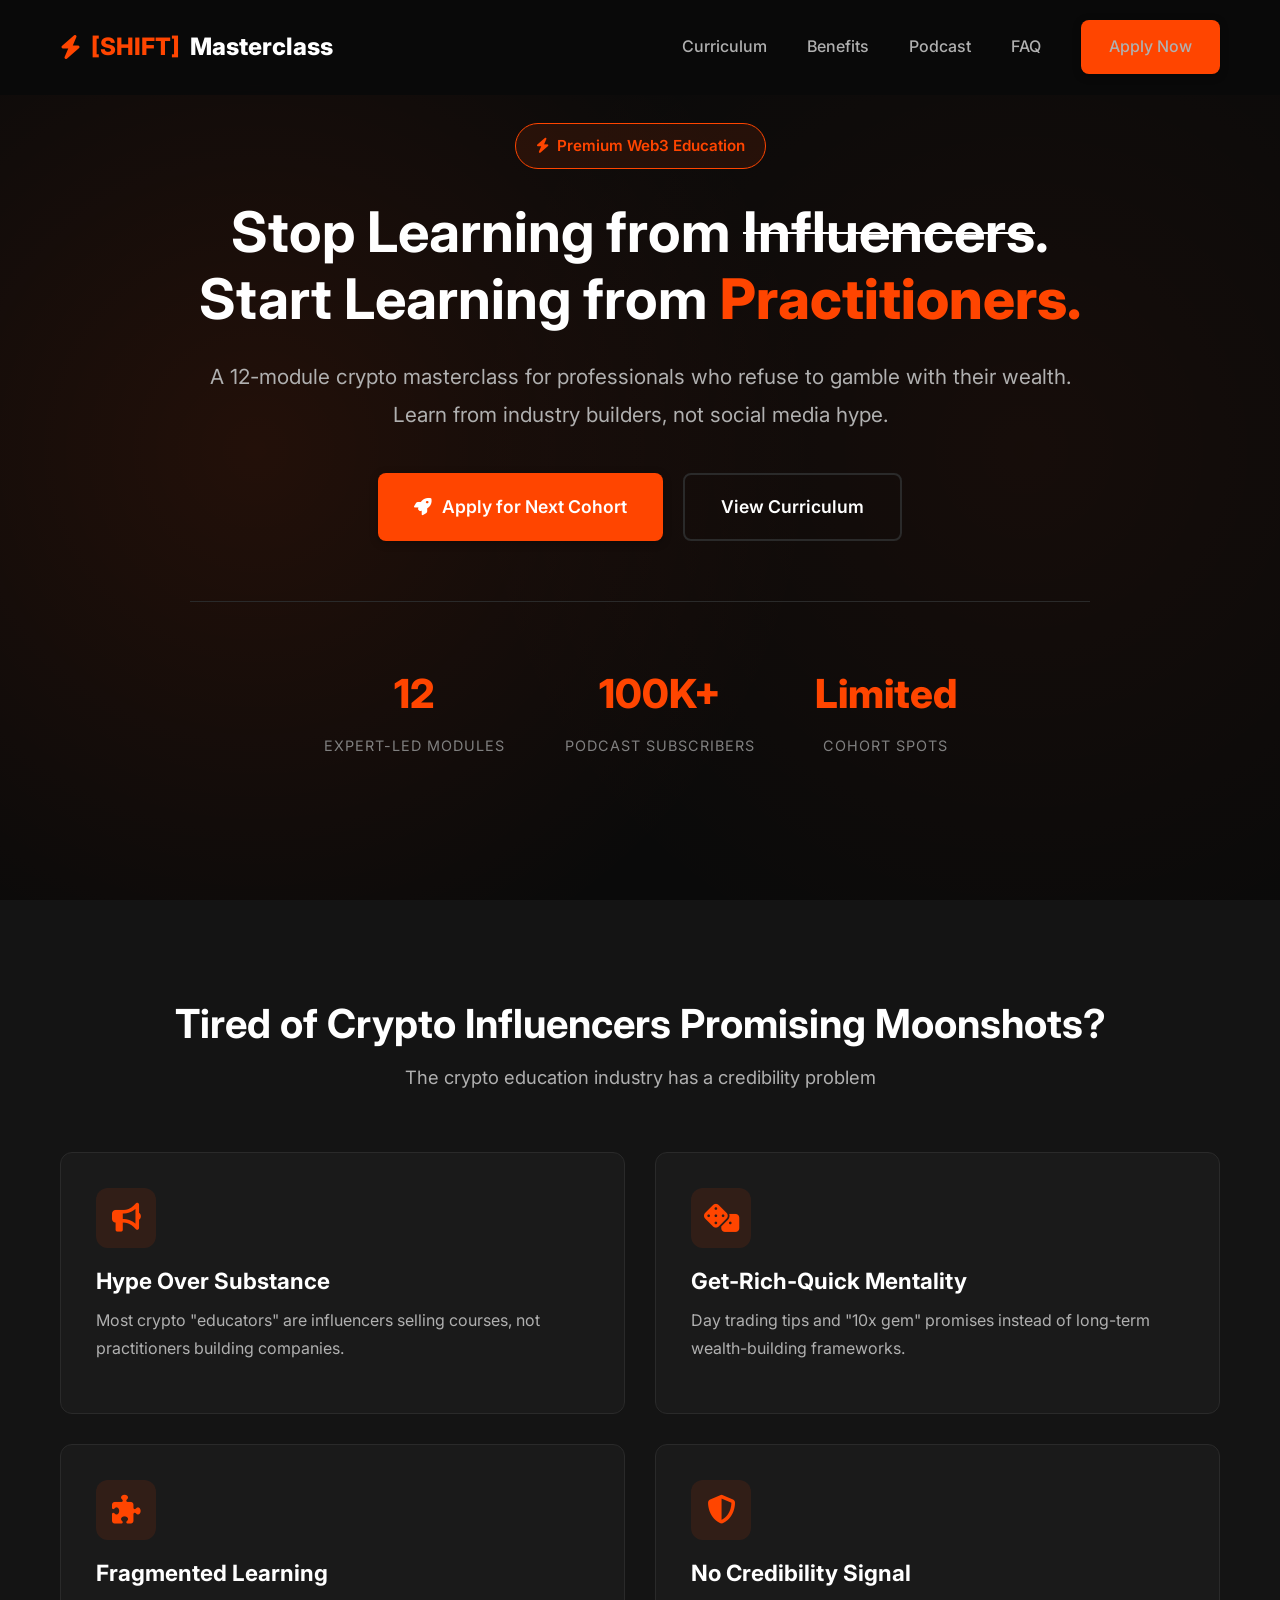
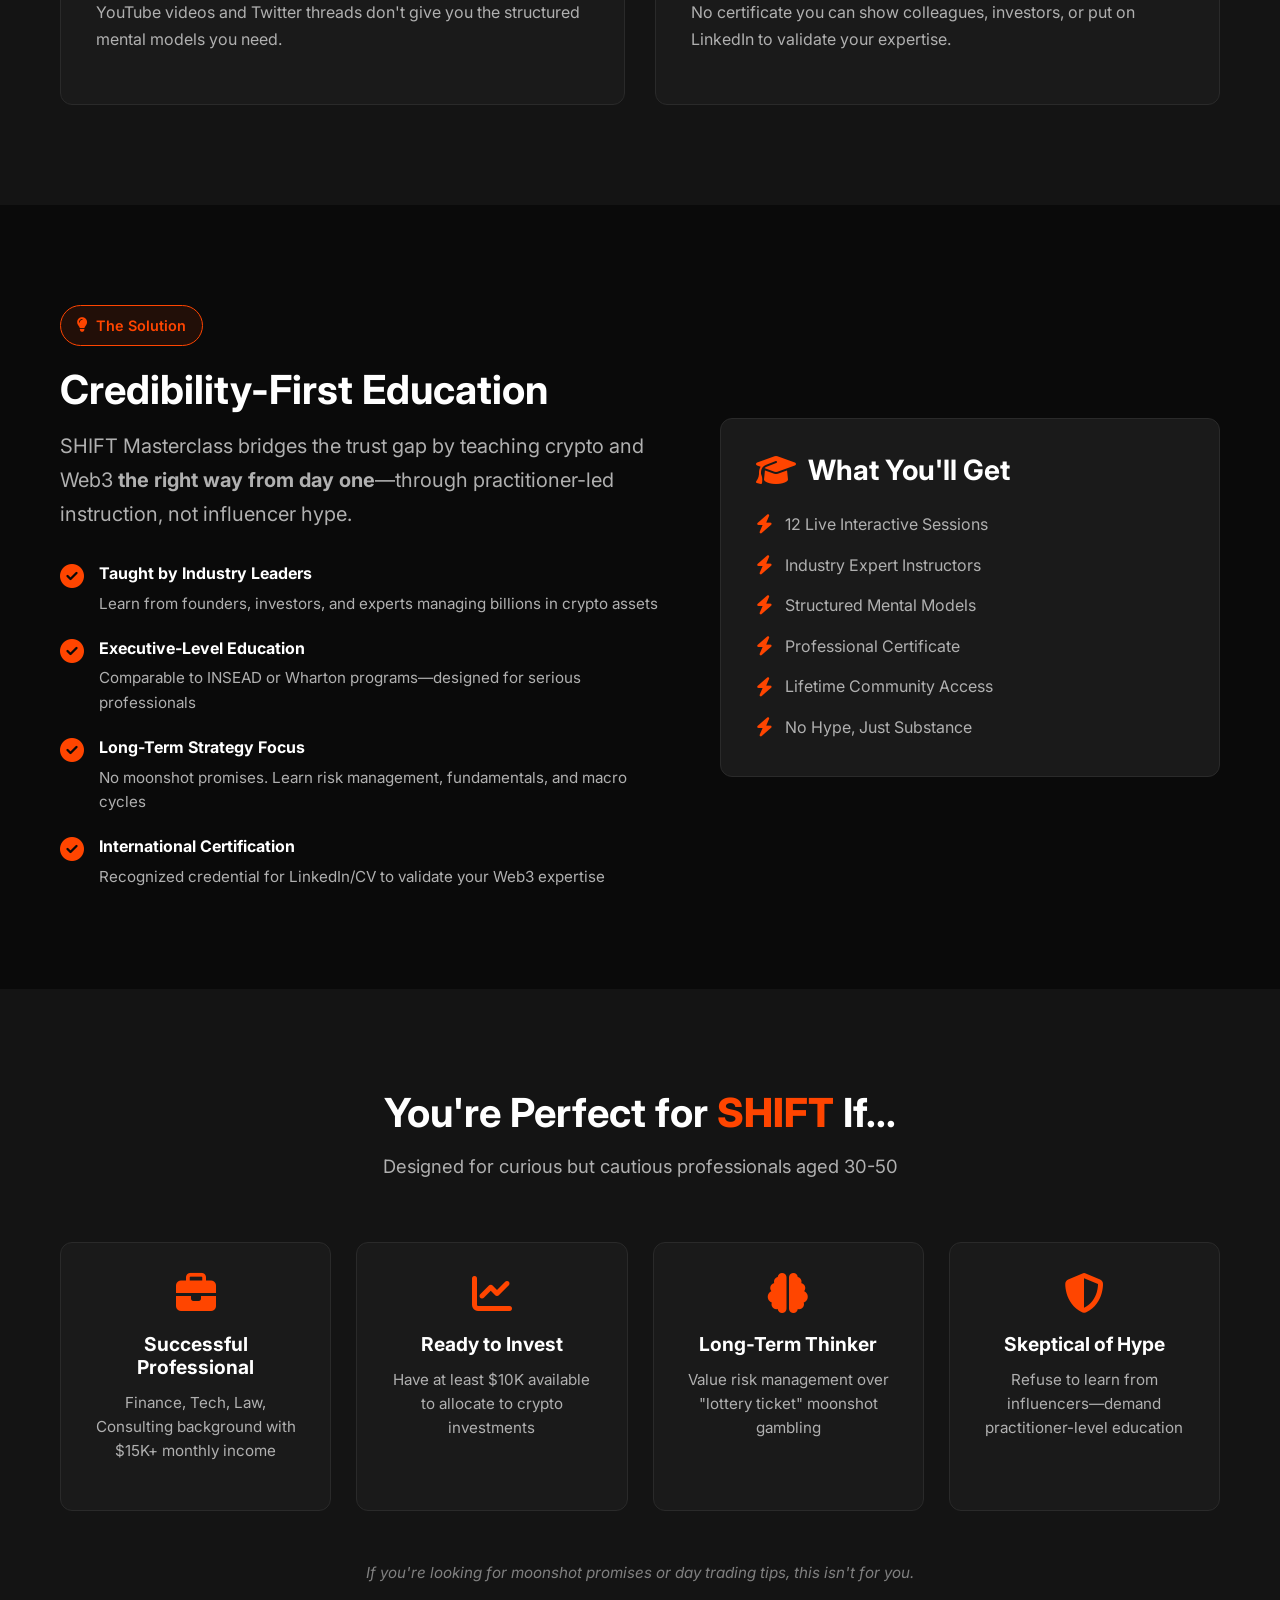
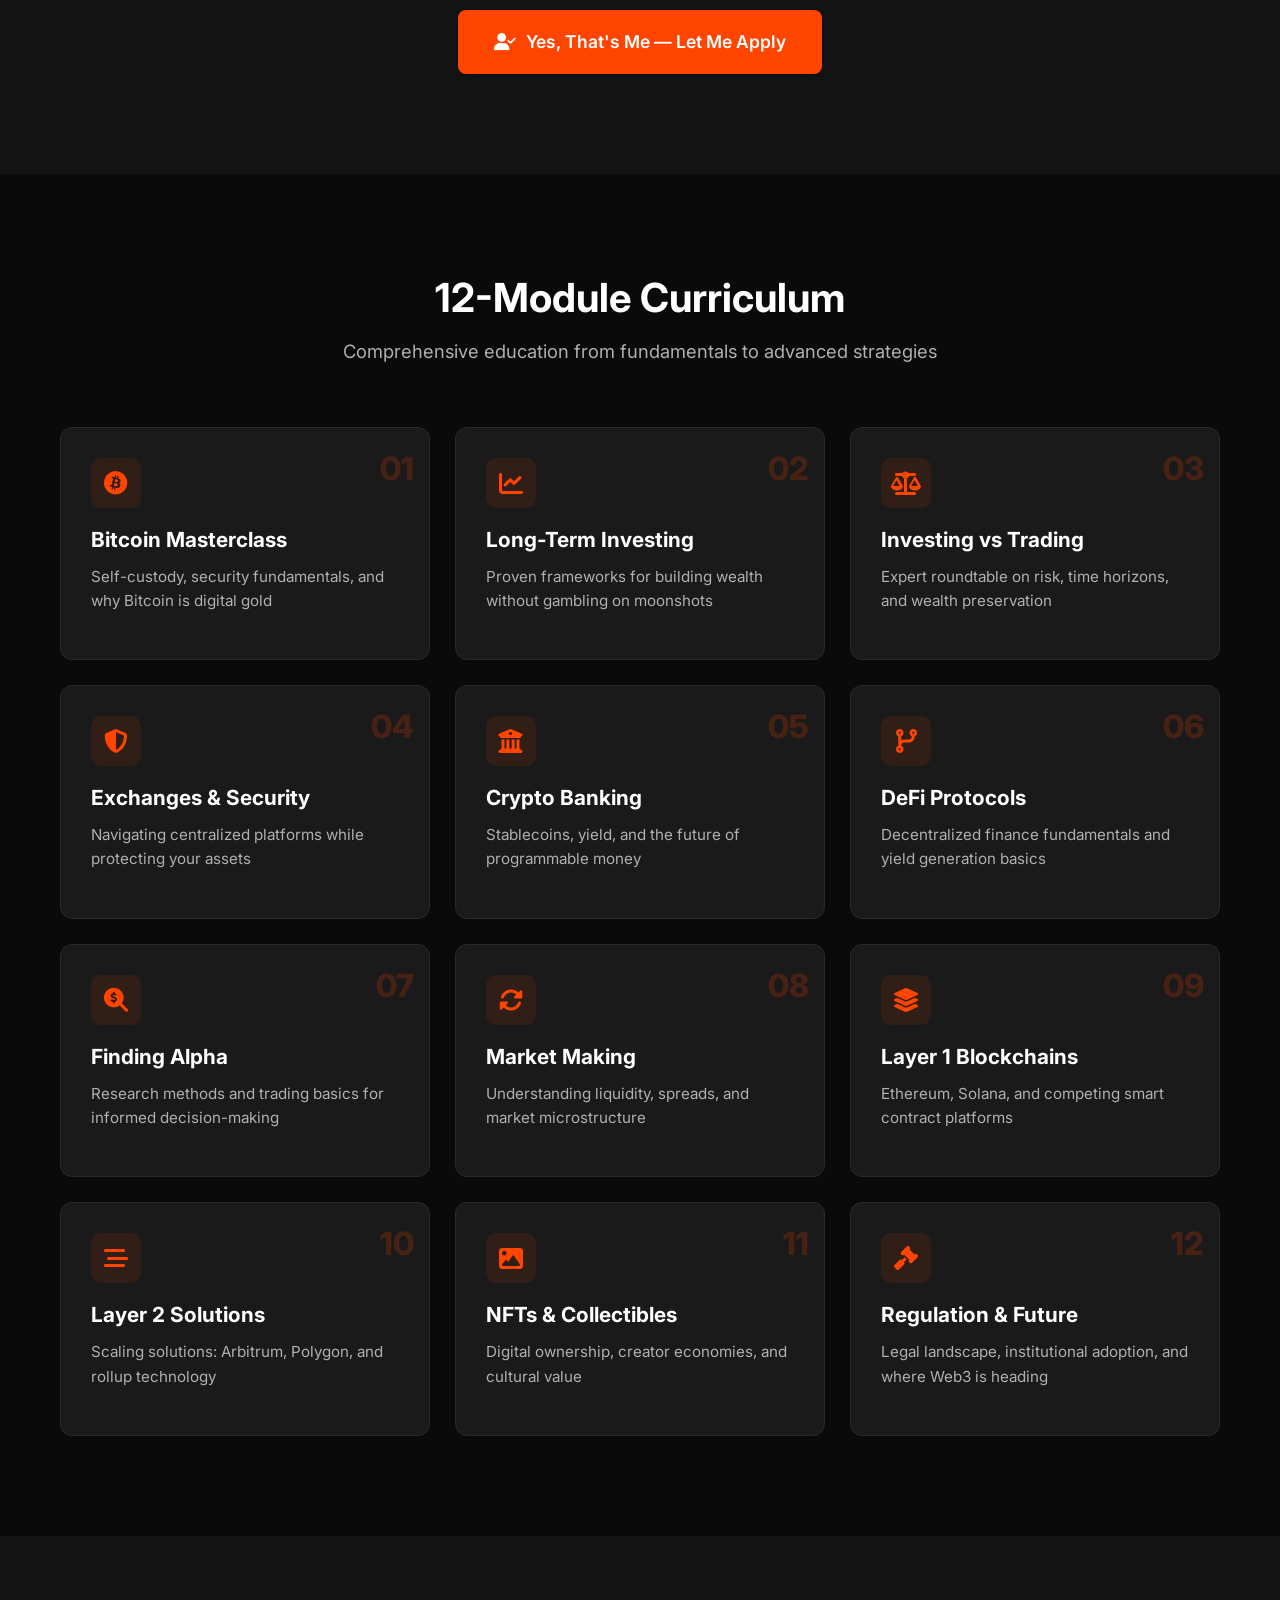
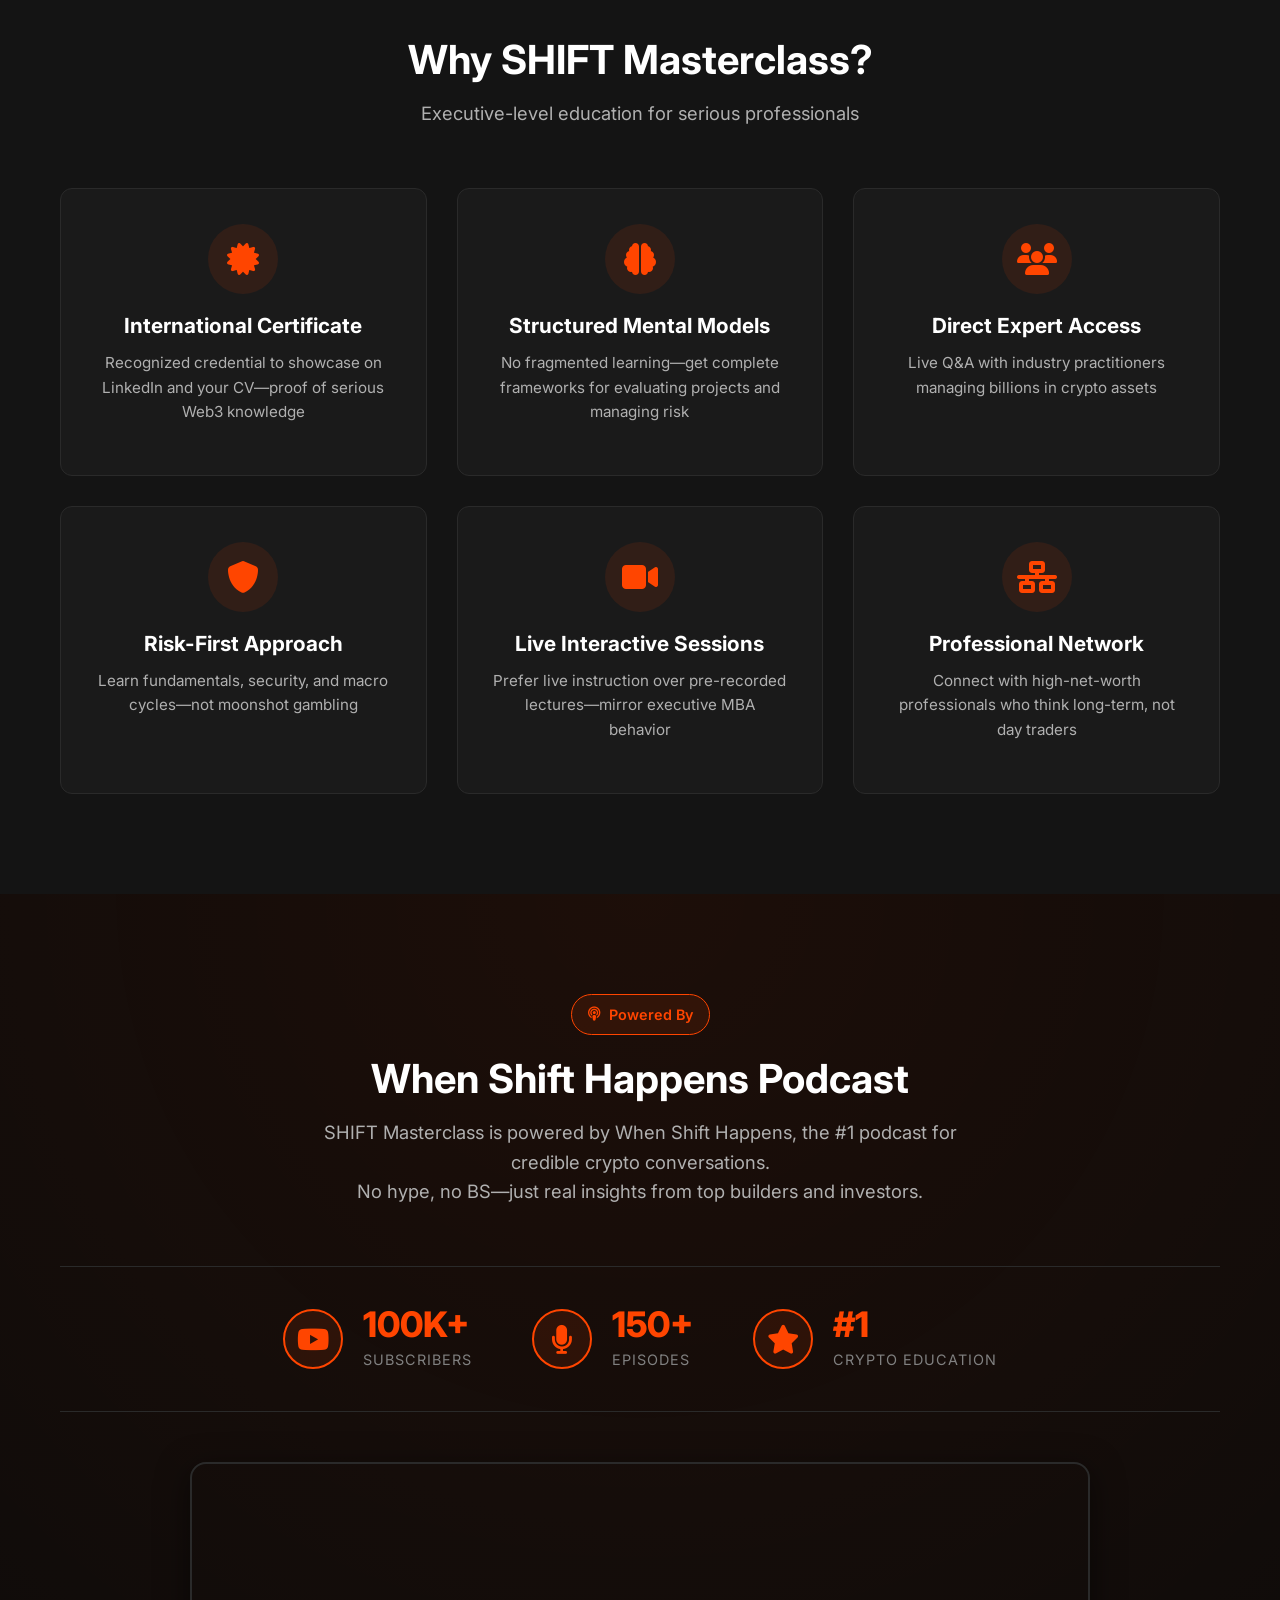
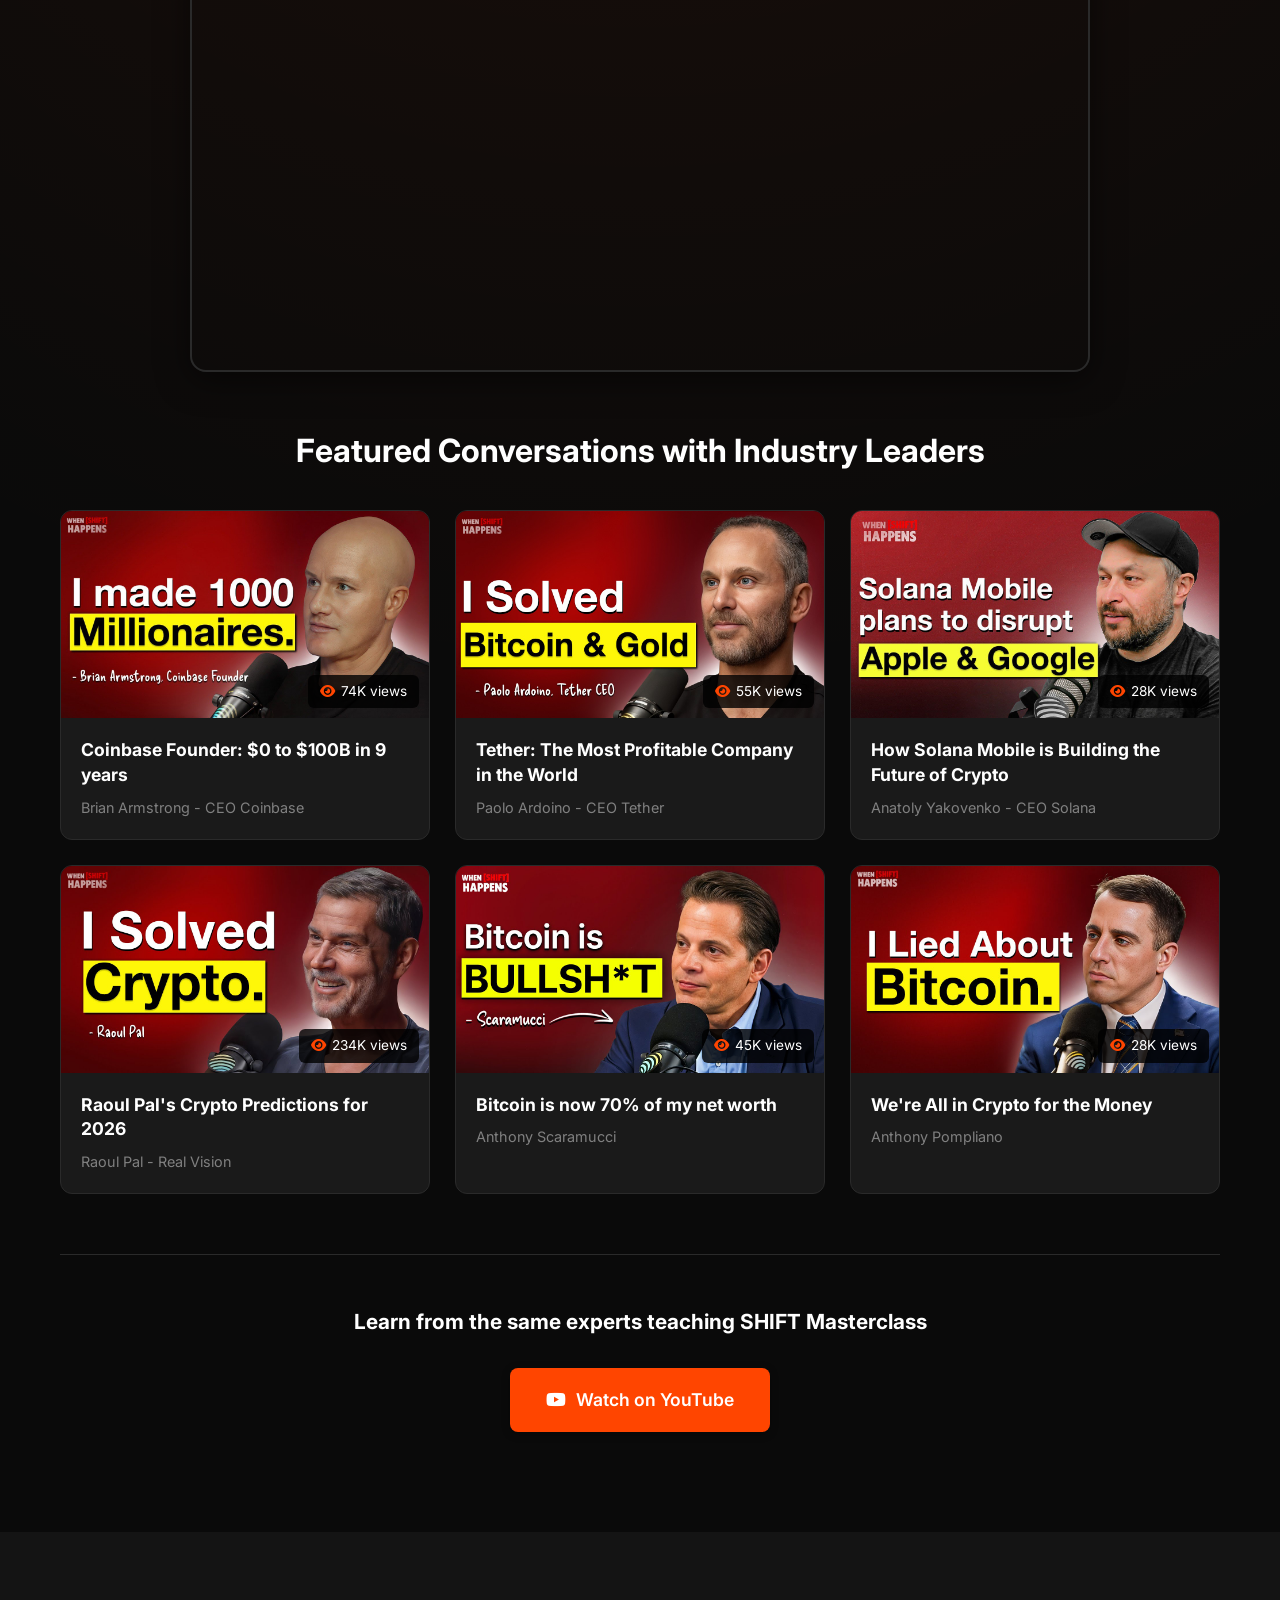
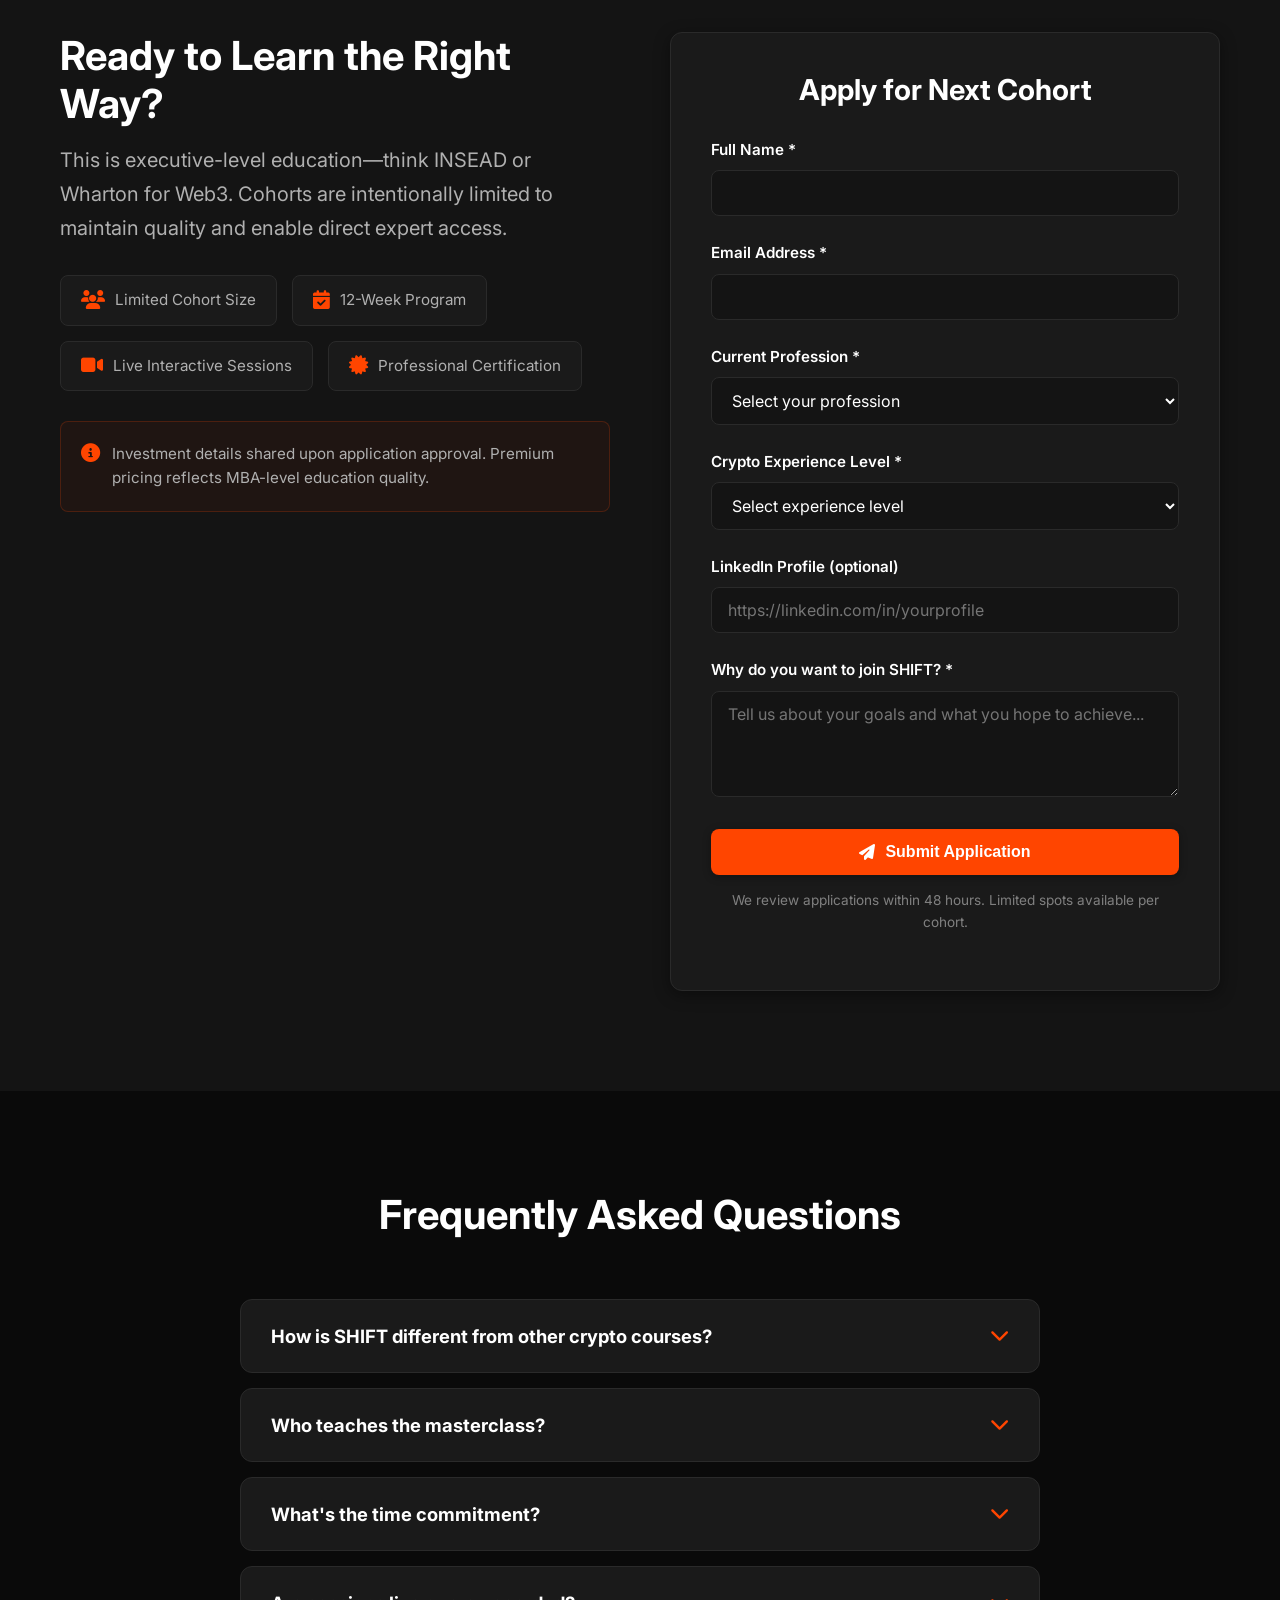
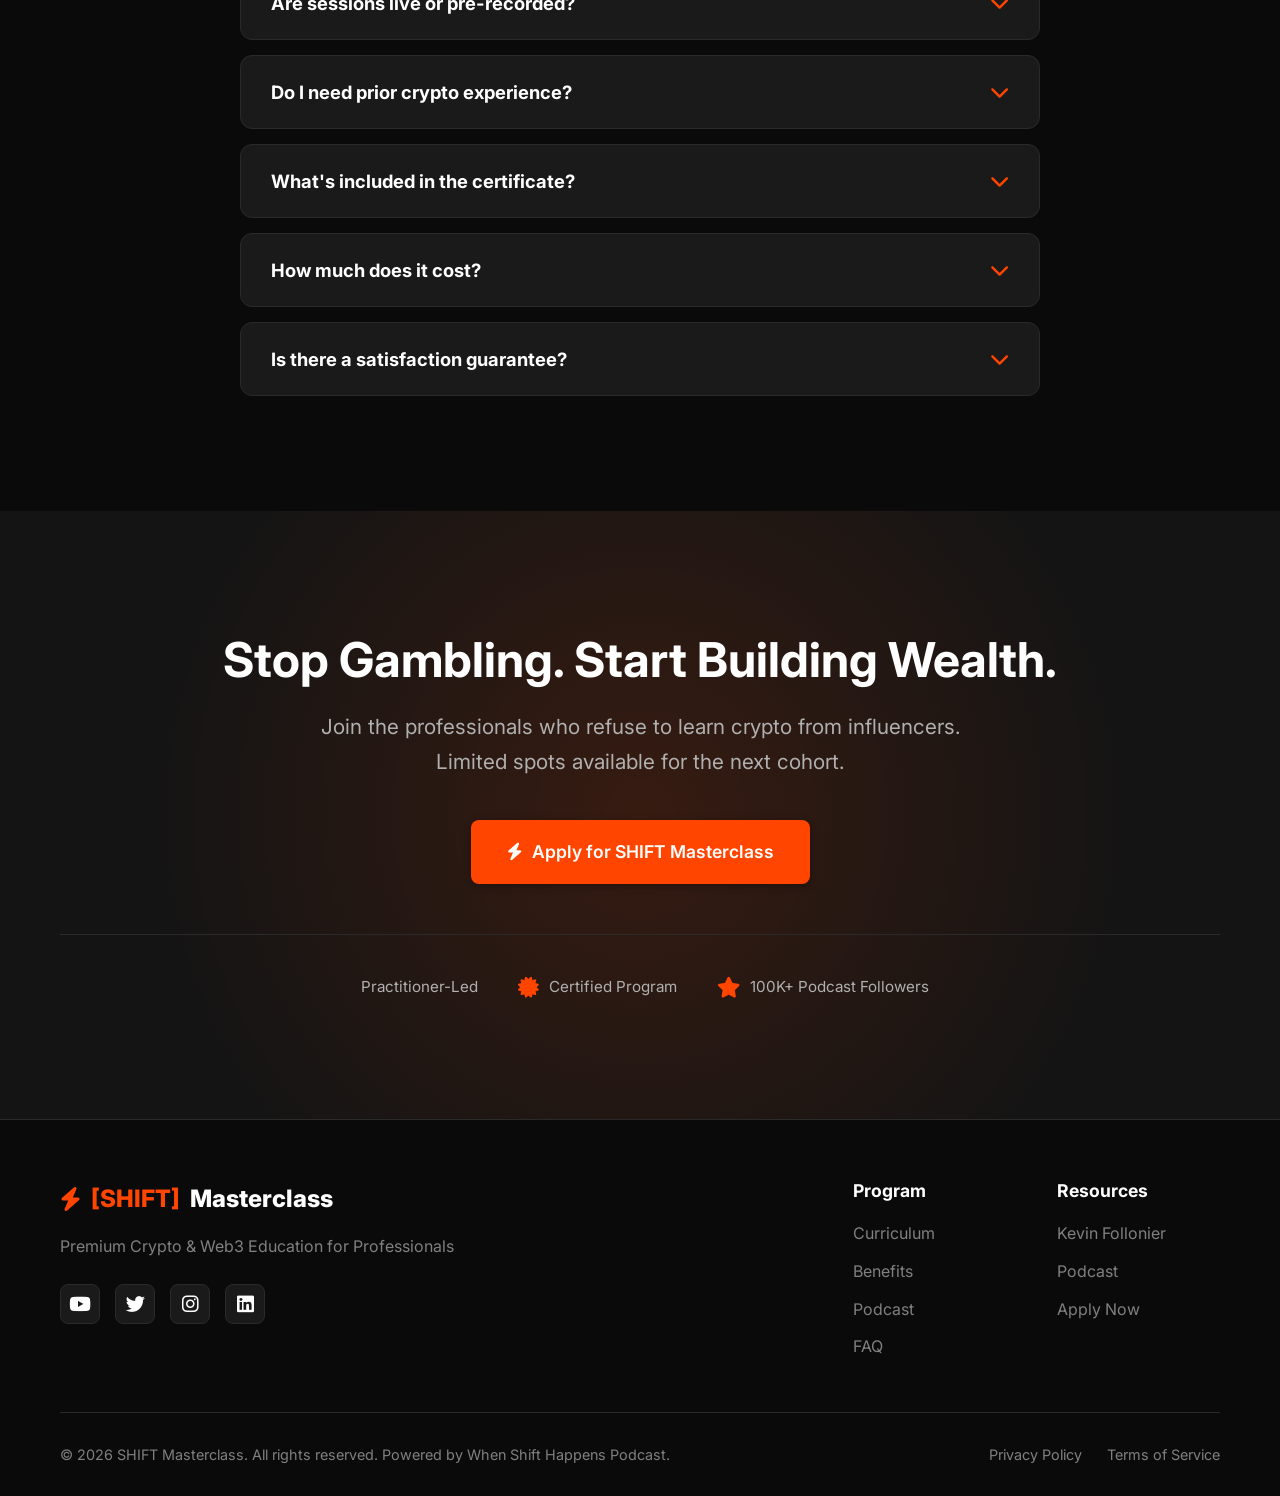
==== index.html @ 2f245530 "Al files All" ====
<!DOCTYPE html>
<html lang="en">
<head>
    <meta charset="UTF-8">
    <meta name="viewport" content="width=device-width, initial-scale=1.0">
    <title>SHIFT Masterclass - Premium Crypto & Web3 Education for Professionals</title>
    <meta name="description" content="Stop learning from influencers. Start learning from practitioners. Premium crypto education powered by the When Shift Happens podcast.">
    <link rel="stylesheet" href="css/style.css">
    <link rel="stylesheet" href="https://cdnjs.cloudflare.com/ajax/libs/font-awesome/6.4.0/css/all.min.css">
    <link rel="preconnect" href="https://fonts.googleapis.com">
    <link rel="preconnect" href="https://fonts.gstatic.com" crossorigin>
    <link href="https://fonts.googleapis.com/css2?family=Inter:wght@300;400;500;600;700;800;900&display=swap" rel="stylesheet">
</head>
<body>
    <!-- Navigation -->
    <nav class="navbar" id="navbar">
        <div class="container">
            <div class="nav-content">
                <a href="#" class="logo">
                    <i class="fas fa-bolt"></i>
                    <span class="shift-text">[SHIFT]</span> Masterclass
                </a>
                <button class="mobile-menu-toggle" id="mobileMenuToggle">
                    <span></span>
                    <span></span>
                    <span></span>
                </button>
                <ul class="nav-links" id="navLinks">
                    <li><a href="#curriculum">Curriculum</a></li>
                    <li><a href="#benefits">Benefits</a></li>
                    <li><a href="#podcast">Podcast</a></li>
                    <li><a href="#faq">FAQ</a></li>
                    <li><a href="#enroll" class="btn btn-primary">Apply Now</a></li>
                </ul>
            </div>
        </div>
    </nav>

    <!-- Hero Section -->
    <section class="hero" id="hero">
        <div class="container">
            <div class="hero-content">
                <div class="hero-badge">
                    <i class="fas fa-bolt"></i> Premium Web3 Education
                </div>
                <h1 class="hero-title">
                    Stop Learning from <span class="strikethrough">Influencers</span>.<br>
                    Start Learning from <span class="shift-text">Practitioners.</span>
                </h1>
                <p class="hero-subtitle">
                    A 12-module crypto masterclass for professionals who refuse to gamble with their wealth. 
                    Learn from industry builders, not social media hype.
                </p>
                <div class="hero-cta">
                    <a href="#enroll" class="btn btn-primary btn-large">
                        <i class="fas fa-rocket"></i> Apply for Next Cohort
                    </a>
                    <a href="#curriculum" class="btn btn-secondary btn-large">
                        View Curriculum
                    </a>
                </div>
                <div class="hero-stats">
                    <div class="stat">
                        <div class="stat-number">12</div>
                        <div class="stat-label">Expert-Led Modules</div>
                    </div>
                    <div class="stat">
                        <div class="stat-number">100K+</div>
                        <div class="stat-label">Podcast Subscribers</div>
                    </div>
                    <div class="stat">
                        <div class="stat-number">Limited</div>
                        <div class="stat-label">Cohort Spots</div>
                    </div>
                </div>
            </div>
        </div>
    </section>

    <!-- Problem Section -->
    <section class="problem" id="problem">
        <div class="container">
            <div class="section-header">
                <h2 class="section-title">Tired of Crypto Influencers Promising Moonshots?</h2>
                <p class="section-subtitle">The crypto education industry has a credibility problem</p>
            </div>
            <div class="problem-grid">
                <div class="problem-card">
                    <div class="problem-icon">
                        <i class="fas fa-bullhorn"></i>
                    </div>
                    <h3>Hype Over Substance</h3>
                    <p>Most crypto "educators" are influencers selling courses, not practitioners building companies.</p>
                </div>
                <div class="problem-card">
                    <div class="problem-icon">
                        <i class="fas fa-dice"></i>
                    </div>
                    <h3>Get-Rich-Quick Mentality</h3>
                    <p>Day trading tips and "10x gem" promises instead of long-term wealth-building frameworks.</p>
                </div>
                <div class="problem-card">
                    <div class="problem-icon">
                        <i class="fas fa-puzzle-piece"></i>
                    </div>
                    <h3>Fragmented Learning</h3>
                    <p>YouTube videos and Twitter threads don't give you the structured mental models you need.</p>
                </div>
                <div class="problem-card">
                    <div class="problem-icon">
                        <i class="fas fa-shield-alt"></i>
                    </div>
                    <h3>No Credibility Signal</h3>
                    <p>No certificate you can show colleagues, investors, or put on LinkedIn to validate your expertise.</p>
                </div>
            </div>
        </div>
    </section>

    <!-- Solution Section -->
    <section class="solution" id="solution">
        <div class="container">
            <div class="solution-content">
                <div class="solution-text">
                    <div class="section-badge">
                        <i class="fas fa-lightbulb"></i> The Solution
                    </div>
                    <h2 class="section-title">Credibility-First Education</h2>
                    <p class="lead">
                        SHIFT Masterclass bridges the trust gap by teaching crypto and Web3 
                        <strong>the right way from day one</strong>—through practitioner-led instruction, 
                        not influencer hype.
                    </p>
                    <div class="solution-features">
                        <div class="feature-item">
                            <i class="fas fa-check-circle"></i>
                            <div>
                                <strong>Taught by Industry Leaders</strong>
                                <p>Learn from founders, investors, and experts managing billions in crypto assets</p>
                            </div>
                        </div>
                        <div class="feature-item">
                            <i class="fas fa-check-circle"></i>
                            <div>
                                <strong>Executive-Level Education</strong>
                                <p>Comparable to INSEAD or Wharton programs—designed for serious professionals</p>
                            </div>
                        </div>
                        <div class="feature-item">
                            <i class="fas fa-check-circle"></i>
                            <div>
                                <strong>Long-Term Strategy Focus</strong>
                                <p>No moonshot promises. Learn risk management, fundamentals, and macro cycles</p>
                            </div>
                        </div>
                        <div class="feature-item">
                            <i class="fas fa-check-circle"></i>
                            <div>
                                <strong>International Certification</strong>
                                <p>Recognized credential for LinkedIn/CV to validate your Web3 expertise</p>
                            </div>
                        </div>
                    </div>
                </div>
                <div class="solution-image">
                    <div class="solution-card">
                        <div class="card-header">
                            <i class="fas fa-graduation-cap"></i>
                            <h3>What You'll Get</h3>
                        </div>
                        <ul class="checklist">
                            <li><i class="fas fa-bolt"></i> 12 Live Interactive Sessions</li>
                            <li><i class="fas fa-bolt"></i> Industry Expert Instructors</li>
                            <li><i class="fas fa-bolt"></i> Structured Mental Models</li>
                            <li><i class="fas fa-bolt"></i> Professional Certificate</li>
                            <li><i class="fas fa-bolt"></i> Lifetime Community Access</li>
                            <li><i class="fas fa-bolt"></i> No Hype, Just Substance</li>
                        </ul>
                    </div>
                </div>
            </div>
        </div>
    </section>

    <!-- Target Audience Section -->
    <section class="audience" id="audience">
        <div class="container">
            <div class="section-header">
                <h2 class="section-title">You're Perfect for <span class="shift-text">SHIFT</span> If...</h2>
                <p class="section-subtitle">Designed for curious but cautious professionals aged 30-50</p>
            </div>
            <div class="audience-grid">
                <div class="audience-card">
                    <i class="fas fa-briefcase"></i>
                    <h3>Successful Professional</h3>
                    <p>Finance, Tech, Law, Consulting background with $15K+ monthly income</p>
                </div>
                <div class="audience-card">
                    <i class="fas fa-chart-line"></i>
                    <h3>Ready to Invest</h3>
                    <p>Have at least $10K available to allocate to crypto investments</p>
                </div>
                <div class="audience-card">
                    <i class="fas fa-brain"></i>
                    <h3>Long-Term Thinker</h3>
                    <p>Value risk management over "lottery ticket" moonshot gambling</p>
                </div>
                <div class="audience-card">
                    <i class="fas fa-shield-halved"></i>
                    <h3>Skeptical of Hype</h3>
                    <p>Refuse to learn from influencers—demand practitioner-level education</p>
                </div>
            </div>
            <div class="audience-cta">
                <p class="disclaimer">If you're looking for moonshot promises or day trading tips, this isn't for you.</p>
                <a href="#enroll" class="btn btn-primary btn-large">
                    <i class="fas fa-user-check"></i> Yes, That's Me — Let Me Apply
                </a>
            </div>
        </div>
    </section>

    <!-- Curriculum Section -->
    <section class="curriculum" id="curriculum">
        <div class="container">
            <div class="section-header">
                <h2 class="section-title">12-Module Curriculum</h2>
                <p class="section-subtitle">Comprehensive education from fundamentals to advanced strategies</p>
            </div>
            <div class="curriculum-grid">
                <div class="module-card">
                    <div class="module-number">01</div>
                    <div class="module-icon"><i class="fab fa-bitcoin"></i></div>
                    <h3>Bitcoin Masterclass</h3>
                    <p>Self-custody, security fundamentals, and why Bitcoin is digital gold</p>
                </div>
                <div class="module-card">
                    <div class="module-number">02</div>
                    <div class="module-icon"><i class="fas fa-chart-line"></i></div>
                    <h3>Long-Term Investing</h3>
                    <p>Proven frameworks for building wealth without gambling on moonshots</p>
                </div>
                <div class="module-card">
                    <div class="module-number">03</div>
                    <div class="module-icon"><i class="fas fa-balance-scale"></i></div>
                    <h3>Investing vs Trading</h3>
                    <p>Expert roundtable on risk, time horizons, and wealth preservation</p>
                </div>
                <div class="module-card">
                    <div class="module-number">04</div>
                    <div class="module-icon"><i class="fas fa-shield-alt"></i></div>
                    <h3>Exchanges & Security</h3>
                    <p>Navigating centralized platforms while protecting your assets</p>
                </div>
                <div class="module-card">
                    <div class="module-number">05</div>
                    <div class="module-icon"><i class="fas fa-university"></i></div>
                    <h3>Crypto Banking</h3>
                    <p>Stablecoins, yield, and the future of programmable money</p>
                </div>
                <div class="module-card">
                    <div class="module-number">06</div>
                    <div class="module-icon"><i class="fas fa-code-branch"></i></div>
                    <h3>DeFi Protocols</h3>
                    <p>Decentralized finance fundamentals and yield generation basics</p>
                </div>
                <div class="module-card">
                    <div class="module-number">07</div>
                    <div class="module-icon"><i class="fas fa-search-dollar"></i></div>
                    <h3>Finding Alpha</h3>
                    <p>Research methods and trading basics for informed decision-making</p>
                </div>
                <div class="module-card">
                    <div class="module-number">08</div>
                    <div class="module-icon"><i class="fas fa-sync-alt"></i></div>
                    <h3>Market Making</h3>
                    <p>Understanding liquidity, spreads, and market microstructure</p>
                </div>
                <div class="module-card">
                    <div class="module-number">09</div>
                    <div class="module-icon"><i class="fas fa-layer-group"></i></div>
                    <h3>Layer 1 Blockchains</h3>
                    <p>Ethereum, Solana, and competing smart contract platforms</p>
                </div>
                <div class="module-card">
                    <div class="module-number">10</div>
                    <div class="module-icon"><i class="fas fa-stream"></i></div>
                    <h3>Layer 2 Solutions</h3>
                    <p>Scaling solutions: Arbitrum, Polygon, and rollup technology</p>
                </div>
                <div class="module-card">
                    <div class="module-number">11</div>
                    <div class="module-icon"><i class="fas fa-image"></i></div>
                    <h3>NFTs & Collectibles</h3>
                    <p>Digital ownership, creator economies, and cultural value</p>
                </div>
                <div class="module-card">
                    <div class="module-number">12</div>
                    <div class="module-icon"><i class="fas fa-gavel"></i></div>
                    <h3>Regulation & Future</h3>
                    <p>Legal landscape, institutional adoption, and where Web3 is heading</p>
                </div>
            </div>
        </div>
    </section>

    <!-- Benefits Section -->
    <section class="benefits" id="benefits">
        <div class="container">
            <div class="section-header">
                <h2 class="section-title">Why SHIFT Masterclass?</h2>
                <p class="section-subtitle">Executive-level education for serious professionals</p>
            </div>
            <div class="benefits-grid">
                <div class="benefit-card">
                    <div class="benefit-icon">
                        <i class="fas fa-certificate"></i>
                    </div>
                    <h3>International Certificate</h3>
                    <p>Recognized credential to showcase on LinkedIn and your CV—proof of serious Web3 knowledge</p>
                </div>
                <div class="benefit-card">
                    <div class="benefit-icon">
                        <i class="fas fa-brain"></i>
                    </div>
                    <h3>Structured Mental Models</h3>
                    <p>No fragmented learning—get complete frameworks for evaluating projects and managing risk</p>
                </div>
                <div class="benefit-card">
                    <div class="benefit-icon">
                        <i class="fas fa-users"></i>
                    </div>
                    <h3>Direct Expert Access</h3>
                    <p>Live Q&A with industry practitioners managing billions in crypto assets</p>
                </div>
                <div class="benefit-card">
                    <div class="benefit-icon">
                        <i class="fas fa-shield"></i>
                    </div>
                    <h3>Risk-First Approach</h3>
                    <p>Learn fundamentals, security, and macro cycles—not moonshot gambling</p>
                </div>
                <div class="benefit-card">
                    <div class="benefit-icon">
                        <i class="fas fa-video"></i>
                    </div>
                    <h3>Live Interactive Sessions</h3>
                    <p>Prefer live instruction over pre-recorded lectures—mirror executive MBA behavior</p>
                </div>
                <div class="benefit-card">
                    <div class="benefit-icon">
                        <i class="fas fa-network-wired"></i>
                    </div>
                    <h3>Professional Network</h3>
                    <p>Connect with high-net-worth professionals who think long-term, not day traders</p>
                </div>
            </div>
        </div>
    </section>

    <!-- Podcast Showcase Section - NEW -->
    <section class="podcast-showcase" id="podcast">
        <div class="container">
            <div class="section-header">
                <div class="section-badge">
                    <i class="fas fa-podcast"></i> Powered By
                </div>
                <h2 class="section-title">When Shift Happens Podcast</h2>
                <p class="section-subtitle">
                    SHIFT Masterclass is powered by When Shift Happens, the #1 podcast for credible crypto conversations. 
                    <br>No hype, no BS—just real insights from top builders and investors.
                </p>
            </div>

            <!-- Podcast Stats -->
            <div class="podcast-stats">
                <div class="podcast-stat">
                    <div class="stat-icon"><i class="fab fa-youtube"></i></div>
                    <div class="stat-content">
                        <div class="stat-number">100K+</div>
                        <div class="stat-label">Subscribers</div>
                    </div>
                </div>
                <div class="podcast-stat">
                    <div class="stat-icon"><i class="fas fa-microphone"></i></div>
                    <div class="stat-content">
                        <div class="stat-number">150+</div>
                        <div class="stat-label">Episodes</div>
                    </div>
                </div>
                <div class="podcast-stat">
                    <div class="stat-icon"><i class="fas fa-star"></i></div>
                    <div class="stat-content">
                        <div class="stat-number">#1</div>
                        <div class="stat-label">Crypto Education</div>
                    </div>
                </div>
            </div>

            <!-- YouTube Video Embed -->
            <div class="youtube-preview">
                <div class="youtube-embed">
                    <iframe 
                        width="100%" 
                        height="100%" 
                        src="https://www.youtube-nocookie.com/embed/NK9kBiZTRqw?rel=0&modestbranding=1" 
                        title="Coinbase Founder: $0 to $100B in 9 years" 
                        frameborder="0" 
                        allow="accelerometer; autoplay; clipboard-write; encrypted-media; gyroscope; picture-in-picture; web-share" 
                        referrerpolicy="strict-origin-when-cross-origin"
                        allowfullscreen>
                    </iframe>
                </div>
            </div>

            <!-- Featured Episodes Grid -->
            <div class="episodes-header">
                <h3>Featured Conversations with Industry Leaders</h3>
            </div>
            <div class="episodes-grid">
                <div class="episode-card" data-episode-url="https://www.youtube.com/watch?v=NK9kBiZTRqw&t=4083s">
                    <div class="episode-thumbnail">
                        <img src="images/ep1-raoul.jpg" alt="Brian Armstrong Interview">
                        <div class="episode-views">
                            <i class="fas fa-eye"></i> 74K views
                        </div>
                    </div>
                    <div class="episode-info">
                        <h4>Coinbase Founder: $0 to $100B in 9 years</h4>
                        <p class="episode-guest">Brian Armstrong - CEO Coinbase</p>
                    </div>
                </div>
                <div class="episode-card" data-episode-url="https://www.youtube.com/watch?v=xXRxV-e7crI&t=662s">
                    <div class="episode-thumbnail">
                        <img src="images/ep2-coinbase.jpg" alt="Paolo Ardoino Interview">
                        <div class="episode-views">
                            <i class="fas fa-eye"></i> 55K views
                        </div>
                    </div>
                    <div class="episode-info">
                        <h4>Tether: The Most Profitable Company in the World</h4>
                        <p class="episode-guest">Paolo Ardoino - CEO Tether</p>
                    </div>
                </div>
                <div class="episode-card" data-episode-url="https://www.youtube.com/watch?v=wTDH0_3JKLU&t=27s">
                    <div class="episode-thumbnail">
                        <img src="images/ep3-polygon.jpg" alt="Anatoly Yakovenko Interview">
                        <div class="episode-views">
                            <i class="fas fa-eye"></i> 28K views
                        </div>
                    </div>
                    <div class="episode-info">
                        <h4>How Solana Mobile is Building the Future of Crypto</h4>
                        <p class="episode-guest">Anatoly Yakovenko - CEO Solana</p>
                    </div>
                </div>
                <div class="episode-card" data-episode-url="https://www.youtube.com/watch?v=q15uDEi5_Jg&t=1s">
                    <div class="episode-thumbnail">
                        <img src="images/ep4-jupiter.jpg" alt="Raoul Pal Interview">
                        <div class="episode-views">
                            <i class="fas fa-eye"></i> 234K views
                        </div>
                    </div>
                    <div class="episode-info">
                        <h4>Raoul Pal's Crypto Predictions for 2026</h4>
                        <p class="episode-guest">Raoul Pal - Real Vision</p>
                    </div>
                </div>
                <div class="episode-card" data-episode-url="https://www.youtube.com/watch?v=0_mIQlTE-KM&t=3698s">
                    <div class="episode-thumbnail">
                        <img src="images/ep5-novogratz.jpg" alt="Anthony Scaramucci Interview">
                        <div class="episode-views">
                            <i class="fas fa-eye"></i> 45K views
                        </div>
                    </div>
                    <div class="episode-info">
                        <h4>Bitcoin is now 70% of my net worth</h4>
                        <p class="episode-guest">Anthony Scaramucci</p>
                    </div>
                </div>
                <div class="episode-card" data-episode-url="https://www.youtube.com/watch?v=g5w6Wggp118">
                    <div class="episode-thumbnail">
                        <img src="images/ep6-bybit.jpg" alt="Anthony Pompliano Interview">
                        <div class="episode-views">
                            <i class="fas fa-eye"></i> 28K views
                        </div>
                    </div>
                    <div class="episode-info">
                        <h4>We're All in Crypto for the Money</h4>
                        <p class="episode-guest">Anthony Pompliano</p>
                    </div>
                </div>
            </div>

            <!-- Podcast CTA -->
            <div class="podcast-cta">
                <p class="podcast-tagline">
                    <strong>Learn from the same experts teaching SHIFT Masterclass</strong>
                </p>
                <a href="https://www.youtube.com/@when-shift-happens" target="_blank" class="btn btn-primary btn-large">
                    <i class="fab fa-youtube"></i> Watch on YouTube
                </a>
            </div>
        </div>
    </section>

    <!-- Enrollment Section -->
    <section class="enrollment" id="enroll">
        <div class="container">
            <div class="enrollment-content">
                <div class="enrollment-text">
                    <h2 class="section-title">Ready to Learn the Right Way?</h2>
                    <p class="lead">
                        This is executive-level education—think INSEAD or Wharton for Web3. 
                        Cohorts are intentionally limited to maintain quality and enable direct expert access.
                    </p>
                    <div class="enrollment-features">
                        <div class="feature-badge">
                            <i class="fas fa-users"></i>
                            <span>Limited Cohort Size</span>
                        </div>
                        <div class="feature-badge">
                            <i class="fas fa-calendar-check"></i>
                            <span>12-Week Program</span>
                        </div>
                        <div class="feature-badge">
                            <i class="fas fa-video"></i>
                            <span>Live Interactive Sessions</span>
                        </div>
                        <div class="feature-badge">
                            <i class="fas fa-certificate"></i>
                            <span>Professional Certification</span>
                        </div>
                    </div>
                    <div class="pricing-note">
                        <i class="fas fa-info-circle"></i>
                        <p>Investment details shared upon application approval. Premium pricing reflects MBA-level education quality.</p>
                    </div>
                </div>
                <div class="enrollment-form">
                    <div class="form-card">
                        <h3>Apply for Next Cohort</h3>
                        <form id="enrollmentForm">
                            <div class="form-group">
                                <label for="fullName">Full Name *</label>
                                <input type="text" id="fullName" name="fullName" required>
                            </div>
                            <div class="form-group">
                                <label for="email">Email Address *</label>
                                <input type="email" id="email" name="email" required>
                            </div>
                            <div class="form-group">
                                <label for="profession">Current Profession *</label>
                                <select id="profession" name="profession" required>
                                    <option value="">Select your profession</option>
                                    <option value="finance">Finance</option>
                                    <option value="tech">Technology</option>
                                    <option value="law">Legal</option>
                                    <option value="consulting">Consulting</option>
                                    <option value="founder">Founder/Entrepreneur</option>
                                    <option value="other">Other</option>
                                </select>
                            </div>
                            <div class="form-group">
                                <label for="experience">Crypto Experience Level *</label>
                                <select id="experience" name="experience" required>
                                    <option value="">Select experience level</option>
                                    <option value="beginner">Beginner - Curious to learn</option>
                                    <option value="intermediate">Intermediate - Some knowledge</option>
                                    <option value="advanced">Advanced - Active investor</option>
                                </select>
                            </div>
                            <div class="form-group">
                                <label for="linkedin">LinkedIn Profile (optional)</label>
                                <input type="url" id="linkedin" name="linkedin" placeholder="https://linkedin.com/in/yourprofile">
                            </div>
                            <div class="form-group">
                                <label for="motivation">Why do you want to join SHIFT? *</label>
                                <textarea id="motivation" name="motivation" rows="4" required placeholder="Tell us about your goals and what you hope to achieve..."></textarea>
                            </div>
                            <button type="submit" class="btn btn-primary btn-block">
                                <i class="fas fa-paper-plane"></i> Submit Application
                            </button>
                            <p class="form-note">
                                We review applications within 48 hours. Limited spots available per cohort.
                            </p>
                        </form>
                    </div>
                </div>
            </div>
        </div>
    </section>

    <!-- FAQ Section -->
    <section class="faq" id="faq">
        <div class="container">
            <div class="section-header">
                <h2 class="section-title">Frequently Asked Questions</h2>
            </div>
            <div class="faq-container">
                <div class="faq-item">
                    <div class="faq-question">
                        <h3>How is SHIFT different from other crypto courses?</h3>
                        <i class="fas fa-chevron-down"></i>
                    </div>
                    <div class="faq-answer">
                        <p>SHIFT is taught by <strong>industry practitioners</strong>—founders, investors, and experts managing billions in crypto—not influencers selling courses. We focus on long-term wealth building, risk management, and fundamentals, not moonshot gambling. Plus, you get an internationally recognized certificate to validate your expertise.</p>
                    </div>
                </div>
                <div class="faq-item">
                    <div class="faq-question">
                        <h3>Who teaches the masterclass?</h3>
                        <i class="fas fa-chevron-down"></i>
                    </div>
                    <div class="faq-answer">
                        <p>Instructors include guests from the When Shift Happens podcast: founders of major crypto companies, institutional investors, DeFi protocol creators, and industry veterans with real-world experience building and managing billions in digital assets.</p>
                    </div>
                </div>
                <div class="faq-item">
                    <div class="faq-question">
                        <h3>What's the time commitment?</h3>
                        <i class="fas fa-chevron-down"></i>
                    </div>
                    <div class="faq-answer">
                        <p>The program runs for 12 weeks with one 90-minute live session per week. Sessions are scheduled for professional availability (evenings/weekends). Expect 2-3 hours per week for the live session plus self-study.</p>
                    </div>
                </div>
                <div class="faq-item">
                    <div class="faq-question">
                        <h3>Are sessions live or pre-recorded?</h3>
                        <i class="fas fa-chevron-down"></i>
                    </div>
                    <div class="faq-answer">
                        <p><strong>Live and interactive.</strong> We believe in real-time learning with direct Q&A access to instructors. Sessions are recorded for review, but live attendance is strongly encouraged for maximum value.</p>
                    </div>
                </div>
                <div class="faq-item">
                    <div class="faq-question">
                        <h3>Do I need prior crypto experience?</h3>
                        <i class="fas fa-chevron-down"></i>
                    </div>
                    <div class="faq-answer">
                        <p>No prior experience required. The curriculum starts with Bitcoin fundamentals and progressively builds to advanced topics. The program is designed for curious professionals who are new to crypto but serious about learning properly.</p>
                    </div>
                </div>
                <div class="faq-item">
                    <div class="faq-question">
                        <h3>What's included in the certificate?</h3>
                        <i class="fas fa-chevron-down"></i>
                    </div>
                    <div class="faq-answer">
                        <p>Upon completion, you receive an <strong>internationally recognized certificate</strong> validated by When Shift Happens and program sponsors. Perfect for LinkedIn, your CV, or demonstrating Web3 expertise to colleagues and investors.</p>
                    </div>
                </div>
                <div class="faq-item">
                    <div class="faq-question">
                        <h3>How much does it cost?</h3>
                        <i class="fas fa-chevron-down"></i>
                    </div>
                    <div class="faq-answer">
                        <p>Investment details are shared upon application approval. This is executive-level education comparable to MBA programs—premium pricing reflects the quality, expert access, and career value. Think INSEAD or Wharton for Web3.</p>
                    </div>
                </div>
                <div class="faq-item">
                    <div class="faq-question">
                        <h3>Is there a satisfaction guarantee?</h3>
                        <i class="fas fa-chevron-down"></i>
                    </div>
                    <div class="faq-answer">
                        <p>Yes. If after the first two modules you feel SHIFT isn't delivering practitioner-level value, we offer a full refund. We're confident in the quality and want committed participants who benefit fully.</p>
                    </div>
                </div>
            </div>
        </div>
    </section>

    <!-- Final CTA Section -->
    <section class="final-cta">
        <div class="container">
            <div class="cta-content">
                <h2 class="cta-title">Stop Gambling. Start Building Wealth.</h2>
                <p class="cta-subtitle">
                    Join the professionals who refuse to learn crypto from influencers. 
                    <br>Limited spots available for the next cohort.
                </p>
                <a href="#enroll" class="btn btn-primary btn-large">
                    <i class="fas fa-bolt"></i> Apply for SHIFT Masterclass
                </a>
                <div class="cta-trust">
                    <div class="trust-badge">
                        <i class="fas fa-shield-check"></i>
                        <span>Practitioner-Led</span>
                    </div>
                    <div class="trust-badge">
                        <i class="fas fa-certificate"></i>
                        <span>Certified Program</span>
                    </div>
                    <div class="trust-badge">
                        <i class="fas fa-star"></i>
                        <span>100K+ Podcast Followers</span>
                    </div>
                </div>
            </div>
        </div>
    </section>

    <!-- Footer -->
    <footer class="footer">
        <div class="container">
            <div class="footer-content">
                <div class="footer-brand">
                    <div class="logo">
                        <i class="fas fa-bolt"></i>
                        <span class="shift-text">[SHIFT]</span> Masterclass
                    </div>
                    <p>Premium Crypto & Web3 Education for Professionals</p>
                    <div class="social-links">
                        <a href="https://www.youtube.com/@when-shift-happens" target="_blank" aria-label="YouTube">
                            <i class="fab fa-youtube"></i>
                        </a>
                        <a href="https://twitter.com/KevinWSHPod" target="_blank" aria-label="Twitter">
                            <i class="fab fa-twitter"></i>
                        </a>
                        <a href="https://www.instagram.com/kevinfollonier" target="_blank" aria-label="Instagram">
                            <i class="fab fa-instagram"></i>
                        </a>
                        <a href="https://www.linkedin.com/in/kevinfollonier" target="_blank" aria-label="LinkedIn">
                            <i class="fab fa-linkedin"></i>
                        </a>
                    </div>
                </div>
                <div class="footer-links">
                    <div class="footer-column">
                        <h4>Program</h4>
                        <ul>
                            <li><a href="#curriculum">Curriculum</a></li>
                            <li><a href="#benefits">Benefits</a></li>
                            <li><a href="#podcast">Podcast</a></li>
                            <li><a href="#faq">FAQ</a></li>
                        </ul>
                    </div>
                    <div class="footer-column">
                        <h4>Resources</h4>
                        <ul>
                            <li><a href="https://www.kevinfollonier.com" target="_blank">Kevin Follonier</a></li>
                            <li><a href="https://www.youtube.com/@when-shift-happens" target="_blank">Podcast</a></li>
                            <li><a href="#enroll">Apply Now</a></li>
                        </ul>
                    </div>
                </div>
            </div>
            <div class="footer-bottom">
                <p>&copy; 2026 SHIFT Masterclass. All rights reserved. Powered by When Shift Happens Podcast.</p>
                <div class="footer-legal">
                    <a href="#">Privacy Policy</a>
                    <a href="#">Terms of Service</a>
                </div>
            </div>
        </div>
    </footer>

    <script src="js/main.js"></script>
</body>
</html>
---- css/style.css ----
/* ===================================
   SHIFT Masterclass - Main Styles
   =================================== */

/* Reset & Base Styles */
* {
    margin: 0;
    padding: 0;
    box-sizing: border-box;
}

:root {
    /* Colors */
    --primary-bg: #0a0a0a;
    --secondary-bg: #141414;
    --card-bg: #1a1a1a;
    --accent-color: #FF4500;
    --accent-hover: #FF6A33;
    --text-primary: #ffffff;
    --text-secondary: #b0b0b0;
    --text-muted: #808080;
    --border-color: #2a2a2a;
    
    /* Spacing */
    --section-padding: 100px 0;
    --container-width: 1200px;
    
    /* Typography */
    --font-primary: 'Inter', -apple-system, BlinkMacSystemFont, 'Segoe UI', sans-serif;
    
    /* Shadows */
    --shadow-sm: 0 2px 8px rgba(0, 0, 0, 0.3);
    --shadow-md: 0 4px 16px rgba(0, 0, 0, 0.4);
    --shadow-lg: 0 8px 32px rgba(0, 0, 0, 0.5);
    --glow-orange: 0 0 20px rgba(255, 69, 0, 0.3);
    
    /* Transitions */
    --transition-smooth: all 0.3s cubic-bezier(0.4, 0, 0.2, 1);
}

body {
    font-family: var(--font-primary);
    background-color: var(--primary-bg);
    color: var(--text-primary);
    line-height: 1.6;
    overflow-x: hidden;
}

/* Container */
.container {
    max-width: var(--container-width);
    margin: 0 auto;
    padding: 0 20px;
}

/* Typography */
h1, h2, h3, h4, h5, h6 {
    font-weight: 700;
    line-height: 1.2;
    margin-bottom: 1rem;
}

h1 { font-size: 3.5rem; }
h2 { font-size: 2.5rem; }
h3 { font-size: 1.75rem; }
h4 { font-size: 1.25rem; }

p {
    margin-bottom: 1rem;
    color: var(--text-secondary);
}

a {
    text-decoration: none;
    color: inherit;
    transition: var(--transition-smooth);
}

.shift-text {
    color: var(--accent-color);
    font-weight: 800;
}

.strikethrough {
    position: relative;
    display: inline-block;
}

.strikethrough::after {
    content: '';
    position: absolute;
    left: 0;
    top: 50%;
    width: 100%;
    height: 2px;
    background: #ffffff;
    transform: translateY(-50%);
}

/* Section Styles */
section {
    padding: var(--section-padding);
    position: relative;
}

.section-header {
    text-align: center;
    margin-bottom: 60px;
}

.section-badge {
    display: inline-flex;
    align-items: center;
    gap: 8px;
    background: rgba(255, 69, 0, 0.1);
    border: 1px solid var(--accent-color);
    color: var(--accent-color);
    padding: 8px 16px;
    border-radius: 50px;
    font-size: 0.9rem;
    font-weight: 600;
    margin-bottom: 20px;
}

.section-title {
    font-size: 2.5rem;
    color: var(--text-primary);
    margin-bottom: 15px;
}

.section-subtitle {
    font-size: 1.15rem;
    color: var(--text-secondary);
    max-width: 700px;
    margin: 0 auto;
}

.lead {
    font-size: 1.25rem;
    color: var(--text-secondary);
    line-height: 1.7;
}

/* Buttons */
.btn {
    display: inline-flex;
    align-items: center;
    gap: 10px;
    padding: 14px 28px;
    font-size: 1rem;
    font-weight: 600;
    border: none;
    border-radius: 8px;
    cursor: pointer;
    transition: var(--transition-smooth);
    text-align: center;
    white-space: nowrap;
}

.btn-primary {
    background: var(--accent-color);
    color: var(--text-primary);
    box-shadow: var(--shadow-sm);
}

.btn-primary:hover {
    background: var(--accent-hover);
    box-shadow: var(--glow-orange);
    transform: translateY(-2px);
}

.btn-secondary {
    background: transparent;
    color: var(--text-primary);
    border: 2px solid var(--border-color);
}

.btn-secondary:hover {
    border-color: var(--accent-color);
    color: var(--accent-color);
}

.btn-large {
    padding: 18px 36px;
    font-size: 1.1rem;
}

.btn-block {
    width: 100%;
    justify-content: center;
}

/* ===================================
   NAVIGATION
   =================================== */
.navbar {
    position: fixed;
    top: 0;
    left: 0;
    right: 0;
    z-index: 1000;
    background: rgba(10, 10, 10, 0.95);
    backdrop-filter: blur(10px);
    border-bottom: 1px solid transparent;
    transition: var(--transition-smooth);
}

.navbar.scrolled {
    border-bottom-color: var(--border-color);
    box-shadow: var(--shadow-md);
}

.nav-content {
    display: flex;
    justify-content: space-between;
    align-items: center;
    padding: 20px 0;
}

.logo {
    display: flex;
    align-items: center;
    gap: 10px;
    font-size: 1.5rem;
    font-weight: 800;
}

.logo i {
    color: var(--accent-color);
}

.nav-links {
    display: flex;
    list-style: none;
    gap: 40px;
    align-items: center;
}

.nav-links a {
    color: var(--text-secondary);
    font-weight: 500;
    transition: var(--transition-smooth);
}

.nav-links a:hover {
    color: var(--accent-color);
}

.mobile-menu-toggle {
    display: none;
    flex-direction: column;
    gap: 5px;
    background: none;
    border: none;
    cursor: pointer;
}

.mobile-menu-toggle span {
    width: 25px;
    height: 3px;
    background: var(--text-primary);
    border-radius: 3px;
    transition: var(--transition-smooth);
}

/* ===================================
   HERO SECTION
   =================================== */
.hero {
    min-height: 100vh;
    display: flex;
    align-items: center;
    justify-content: center;
    padding-top: 80px;
    background: 
        radial-gradient(circle at 20% 50%, rgba(255, 69, 0, 0.1) 0%, transparent 50%),
        radial-gradient(circle at 80% 50%, rgba(255, 69, 0, 0.05) 0%, transparent 50%);
}

.hero-content {
    text-align: center;
    max-width: 900px;
    margin: 0 auto;
}

.hero-badge {
    display: inline-flex;
    align-items: center;
    gap: 8px;
    background: rgba(255, 69, 0, 0.1);
    border: 1px solid var(--accent-color);
    color: var(--accent-color);
    padding: 10px 20px;
    border-radius: 50px;
    font-size: 0.95rem;
    font-weight: 600;
    margin-bottom: 30px;
}

.hero-title {
    font-size: 3.5rem;
    line-height: 1.2;
    margin-bottom: 25px;
}

.hero-subtitle {
    font-size: 1.3rem;
    color: var(--text-secondary);
    line-height: 1.8;
    margin-bottom: 40px;
}

.hero-cta {
    display: flex;
    gap: 20px;
    justify-content: center;
    margin-bottom: 60px;
}

.hero-stats {
    display: flex;
    gap: 60px;
    justify-content: center;
    margin-top: 60px;
    padding-top: 60px;
    border-top: 1px solid var(--border-color);
}

.stat {
    text-align: center;
}

.stat-number {
    font-size: 2.5rem;
    font-weight: 800;
    color: var(--accent-color);
    margin-bottom: 8px;
}

.stat-label {
    font-size: 0.9rem;
    color: var(--text-muted);
    text-transform: uppercase;
    letter-spacing: 1px;
}

/* ===================================
   PROBLEM SECTION
   =================================== */
.problem {
    background: var(--secondary-bg);
}

.problem-grid {
    display: grid;
    grid-template-columns: repeat(2, 1fr);
    gap: 30px;
}

.problem-card {
    background: var(--card-bg);
    border: 1px solid var(--border-color);
    border-radius: 12px;
    padding: 35px;
    transition: var(--transition-smooth);
}

.problem-card:hover {
    border-color: var(--accent-color);
    box-shadow: var(--shadow-md);
    transform: translateY(-5px);
}

.problem-icon {
    width: 60px;
    height: 60px;
    display: flex;
    align-items: center;
    justify-content: center;
    background: rgba(255, 69, 0, 0.1);
    border-radius: 12px;
    margin-bottom: 20px;
}

.problem-icon i {
    font-size: 1.8rem;
    color: var(--accent-color);
}

.problem-card h3 {
    font-size: 1.4rem;
    margin-bottom: 12px;
}

.problem-card p {
    font-size: 1rem;
    line-height: 1.7;
}

/* ===================================
   SOLUTION SECTION
   =================================== */
.solution-content {
    display: grid;
    grid-template-columns: 1.2fr 1fr;
    gap: 60px;
    align-items: center;
}

.solution-features {
    margin-top: 30px;
    display: flex;
    flex-direction: column;
    gap: 20px;
}

.feature-item {
    display: flex;
    gap: 15px;
    align-items: flex-start;
}

.feature-item i {
    color: var(--accent-color);
    font-size: 1.5rem;
    flex-shrink: 0;
    margin-top: 3px;
}

.feature-item strong {
    color: var(--text-primary);
    display: block;
    margin-bottom: 5px;
}

.feature-item p {
    margin: 0;
    font-size: 0.95rem;
}

.solution-card {
    background: var(--card-bg);
    border: 1px solid var(--border-color);
    border-radius: 12px;
    padding: 35px;
}

.card-header {
    display: flex;
    align-items: center;
    gap: 12px;
    margin-bottom: 25px;
}

.card-header i {
    font-size: 2rem;
    color: var(--accent-color);
}

.card-header h3 {
    margin: 0;
}

.checklist {
    list-style: none;
    display: flex;
    flex-direction: column;
    gap: 15px;
}

.checklist li {
    display: flex;
    align-items: center;
    gap: 12px;
    font-size: 1rem;
    color: var(--text-secondary);
}

.checklist i {
    color: var(--accent-color);
    font-size: 1.2rem;
}

/* ===================================
   AUDIENCE SECTION
   =================================== */
.audience {
    background: var(--secondary-bg);
}

.audience-grid {
    display: grid;
    grid-template-columns: repeat(4, 1fr);
    gap: 25px;
    margin-bottom: 50px;
}

.audience-card {
    background: var(--card-bg);
    border: 1px solid var(--border-color);
    border-radius: 12px;
    padding: 30px;
    text-align: center;
    transition: var(--transition-smooth);
}

.audience-card:hover {
    border-color: var(--accent-color);
    transform: translateY(-5px);
}

.audience-card i {
    font-size: 2.5rem;
    color: var(--accent-color);
    margin-bottom: 20px;
}

.audience-card h3 {
    font-size: 1.2rem;
    margin-bottom: 12px;
}

.audience-card p {
    font-size: 0.95rem;
}

.audience-cta {
    text-align: center;
    margin-top: 50px;
}

.disclaimer {
    font-size: 0.95rem;
    color: var(--text-muted);
    font-style: italic;
    margin-bottom: 25px;
}

/* ===================================
   CURRICULUM SECTION
   =================================== */
.curriculum-grid {
    display: grid;
    grid-template-columns: repeat(3, 1fr);
    gap: 25px;
}

.module-card {
    background: var(--card-bg);
    border: 1px solid var(--border-color);
    border-radius: 12px;
    padding: 30px;
    transition: var(--transition-smooth);
    position: relative;
    overflow: hidden;
}

.module-card::before {
    content: '';
    position: absolute;
    top: 0;
    left: 0;
    width: 4px;
    height: 0;
    background: var(--accent-color);
    transition: height 0.3s ease;
}

.module-card:hover::before {
    height: 100%;
}

.module-card:hover {
    border-color: var(--accent-color);
    transform: translateY(-5px);
}

.module-number {
    position: absolute;
    top: 15px;
    right: 15px;
    font-size: 2rem;
    font-weight: 800;
    color: rgba(255, 69, 0, 0.2);
}

.module-icon {
    width: 50px;
    height: 50px;
    display: flex;
    align-items: center;
    justify-content: center;
    background: rgba(255, 69, 0, 0.1);
    border-radius: 10px;
    margin-bottom: 20px;
}

.module-icon i {
    font-size: 1.5rem;
    color: var(--accent-color);
}

.module-card h3 {
    font-size: 1.3rem;
    margin-bottom: 12px;
}

.module-card p {
    font-size: 0.95rem;
}

/* ===================================
   BENEFITS SECTION
   =================================== */
.benefits {
    background: var(--secondary-bg);
}

.benefits-grid {
    display: grid;
    grid-template-columns: repeat(3, 1fr);
    gap: 30px;
}

.benefit-card {
    background: var(--card-bg);
    border: 1px solid var(--border-color);
    border-radius: 12px;
    padding: 35px;
    text-align: center;
    transition: var(--transition-smooth);
}

.benefit-card:hover {
    border-color: var(--accent-color);
    transform: translateY(-5px);
    box-shadow: var(--shadow-md);
}

.benefit-icon {
    width: 70px;
    height: 70px;
    display: flex;
    align-items: center;
    justify-content: center;
    background: rgba(255, 69, 0, 0.1);
    border-radius: 50%;
    margin: 0 auto 20px;
}

.benefit-icon i {
    font-size: 2rem;
    color: var(--accent-color);
}

.benefit-card h3 {
    font-size: 1.3rem;
    margin-bottom: 12px;
}

.benefit-card p {
    font-size: 0.95rem;
}

/* ===================================
   PODCAST SHOWCASE SECTION - NEW
   =================================== */
.podcast-showcase {
    background: 
        radial-gradient(circle at 50% 0%, rgba(255, 69, 0, 0.08) 0%, transparent 60%),
        var(--primary-bg);
    position: relative;
}

.podcast-stats {
    display: flex;
    justify-content: center;
    gap: 60px;
    margin: 50px 0;
    padding: 40px 0;
    border-top: 1px solid var(--border-color);
    border-bottom: 1px solid var(--border-color);
}

.podcast-stat {
    display: flex;
    align-items: center;
    gap: 20px;
}

.stat-icon {
    width: 60px;
    height: 60px;
    display: flex;
    align-items: center;
    justify-content: center;
    background: rgba(255, 69, 0, 0.1);
    border: 2px solid var(--accent-color);
    border-radius: 50%;
    font-size: 1.8rem;
    color: var(--accent-color);
}

.stat-content {
    text-align: left;
}

.podcast-stat .stat-number {
    font-size: 2.2rem;
    font-weight: 800;
    color: var(--accent-color);
    line-height: 1;
    margin-bottom: 5px;
}

.podcast-stat .stat-label {
    font-size: 0.9rem;
    color: var(--text-muted);
    text-transform: uppercase;
    letter-spacing: 1px;
}

/* YouTube Preview */
.youtube-preview {
    margin: 50px 0;
    max-width: 900px;
    margin-left: auto;
    margin-right: auto;
}

.youtube-embed {
    position: relative;
    width: 100%;
    padding-top: 56.25%; /* 16:9 aspect ratio */
    border-radius: 16px;
    overflow: hidden;
    box-shadow: var(--shadow-lg);
    border: 2px solid var(--border-color);
    transition: var(--transition-smooth);
}

.youtube-embed:hover {
    border-color: var(--accent-color);
    box-shadow: var(--glow-orange);
}

.youtube-embed iframe {
    position: absolute;
    top: 0;
    left: 0;
    width: 100%;
    height: 100%;
    border: none;
}

.youtube-frame {
    position: relative;
    width: 100%;
    border-radius: 16px;
    overflow: hidden;
    box-shadow: var(--shadow-lg);
    border: 2px solid var(--border-color);
    transition: var(--transition-smooth);
}

.youtube-frame:hover {
    border-color: var(--accent-color);
    box-shadow: var(--glow-orange);
    transform: scale(1.02);
}

.youtube-frame img {
    width: 100%;
    height: auto;
    display: block;
}

.play-overlay {
    position: absolute;
    top: 0;
    left: 0;
    right: 0;
    bottom: 0;
    display: flex;
    align-items: center;
    justify-content: center;
    background: rgba(0, 0, 0, 0.3);
    backdrop-filter: blur(2px);
    opacity: 0;
    transition: var(--transition-smooth);
}

.youtube-frame:hover .play-overlay {
    opacity: 1;
}

.play-button {
    width: 80px;
    height: 80px;
    display: flex;
    align-items: center;
    justify-content: center;
    background: var(--accent-color);
    border-radius: 50%;
    font-size: 2.5rem;
    color: white;
    transition: var(--transition-smooth);
    box-shadow: var(--glow-orange);
}

.play-button:hover {
    background: var(--accent-hover);
    transform: scale(1.1);
}

/* Episodes Section */
.episodes-header {
    text-align: center;
    margin: 60px 0 40px;
}

.episodes-header h3 {
    font-size: 2rem;
    color: var(--text-primary);
}

.episodes-grid {
    display: grid;
    grid-template-columns: repeat(3, 1fr);
    gap: 25px;
    margin-bottom: 50px;
}

.episode-card {
    background: var(--card-bg);
    border: 1px solid var(--border-color);
    border-radius: 12px;
    overflow: hidden;
    transition: var(--transition-smooth);
    cursor: pointer;
}

.episode-card:hover {
    border-color: var(--accent-color);
    transform: translateY(-8px);
    box-shadow: var(--shadow-lg);
}

.episode-thumbnail {
    position: relative;
    width: 100%;
    padding-top: 56.25%; /* 16:9 aspect ratio */
    overflow: hidden;
    background: var(--secondary-bg);
}

.episode-thumbnail img {
    position: absolute;
    top: 0;
    left: 0;
    width: 100%;
    height: 100%;
    object-fit: cover;
    transition: var(--transition-smooth);
}

.episode-card:hover .episode-thumbnail img {
    transform: scale(1.05);
}

.episode-views {
    position: absolute;
    bottom: 10px;
    right: 10px;
    background: rgba(0, 0, 0, 0.8);
    padding: 6px 12px;
    border-radius: 6px;
    font-size: 0.85rem;
    color: var(--text-primary);
    display: flex;
    align-items: center;
    gap: 6px;
}

.episode-views i {
    color: var(--accent-color);
}

.episode-info {
    padding: 20px;
}

.episode-info h4 {
    font-size: 1.1rem;
    color: var(--text-primary);
    margin-bottom: 8px;
    line-height: 1.4;
}

.episode-guest {
    font-size: 0.9rem;
    color: var(--text-muted);
    margin: 0;
}

/* Podcast CTA */
.podcast-cta {
    text-align: center;
    margin-top: 60px;
    padding-top: 50px;
    border-top: 1px solid var(--border-color);
}

.podcast-tagline {
    font-size: 1.3rem;
    color: var(--text-secondary);
    margin-bottom: 30px;
}

.podcast-tagline strong {
    color: var(--text-primary);
}

/* ===================================
   ENROLLMENT SECTION
   =================================== */
.enrollment {
    background: var(--secondary-bg);
}

.enrollment-content {
    display: grid;
    grid-template-columns: 1fr 1fr;
    gap: 60px;
    align-items: start;
}

.enrollment-features {
    display: flex;
    flex-wrap: wrap;
    gap: 15px;
    margin: 30px 0;
}

.feature-badge {
    display: flex;
    align-items: center;
    gap: 10px;
    background: var(--card-bg);
    border: 1px solid var(--border-color);
    padding: 12px 20px;
    border-radius: 8px;
    font-size: 0.95rem;
    color: var(--text-secondary);
}

.feature-badge i {
    color: var(--accent-color);
    font-size: 1.2rem;
}

.pricing-note {
    display: flex;
    gap: 12px;
    padding: 20px;
    background: rgba(255, 69, 0, 0.05);
    border: 1px solid rgba(255, 69, 0, 0.2);
    border-radius: 8px;
    margin-top: 30px;
}

.pricing-note i {
    color: var(--accent-color);
    font-size: 1.2rem;
    flex-shrink: 0;
    margin-top: 2px;
}

.pricing-note p {
    margin: 0;
    font-size: 0.95rem;
}

/* Form Styles */
.form-card {
    background: var(--card-bg);
    border: 1px solid var(--border-color);
    border-radius: 12px;
    padding: 40px;
    box-shadow: var(--shadow-md);
}

.form-card h3 {
    font-size: 1.8rem;
    margin-bottom: 30px;
    text-align: center;
}

.form-group {
    margin-bottom: 25px;
}

.form-group label {
    display: block;
    margin-bottom: 8px;
    font-weight: 600;
    color: var(--text-primary);
    font-size: 0.95rem;
}

.form-group input,
.form-group select,
.form-group textarea {
    width: 100%;
    padding: 12px 16px;
    background: var(--secondary-bg);
    border: 1px solid var(--border-color);
    border-radius: 8px;
    color: var(--text-primary);
    font-family: inherit;
    font-size: 1rem;
    transition: var(--transition-smooth);
}

.form-group input:focus,
.form-group select:focus,
.form-group textarea:focus {
    outline: none;
    border-color: var(--accent-color);
    box-shadow: 0 0 0 3px rgba(255, 69, 0, 0.1);
}

.form-group textarea {
    resize: vertical;
    min-height: 100px;
}

.form-note {
    text-align: center;
    font-size: 0.85rem;
    color: var(--text-muted);
    margin-top: 15px;
}

/* ===================================
   FAQ SECTION
   =================================== */
.faq-container {
    max-width: 800px;
    margin: 0 auto;
}

.faq-item {
    background: var(--card-bg);
    border: 1px solid var(--border-color);
    border-radius: 12px;
    margin-bottom: 15px;
    overflow: hidden;
    transition: var(--transition-smooth);
}

.faq-item:hover {
    border-color: var(--accent-color);
}

.faq-question {
    display: flex;
    justify-content: space-between;
    align-items: center;
    padding: 25px 30px;
    cursor: pointer;
    transition: var(--transition-smooth);
}

.faq-question:hover {
    background: rgba(255, 69, 0, 0.05);
}

.faq-question h3 {
    font-size: 1.15rem;
    margin: 0;
    color: var(--text-primary);
}

.faq-question i {
    font-size: 1.2rem;
    color: var(--accent-color);
    transition: transform 0.3s ease;
}

.faq-item.active .faq-question i {
    transform: rotate(180deg);
}

.faq-answer {
    max-height: 0;
    overflow: hidden;
    transition: max-height 0.4s ease, padding 0.4s ease;
}

.faq-item.active .faq-answer {
    max-height: 500px;
    padding: 0 30px 25px;
}

.faq-answer p {
    margin: 0;
    line-height: 1.8;
    font-size: 1rem;
}

.faq-answer strong {
    color: var(--text-primary);
}

/* ===================================
   FINAL CTA SECTION
   =================================== */
.final-cta {
    background: 
        radial-gradient(circle at 50% 50%, rgba(255, 69, 0, 0.15) 0%, transparent 70%),
        var(--secondary-bg);
    text-align: center;
    padding: 120px 0;
}

.cta-title {
    font-size: 3rem;
    margin-bottom: 20px;
}

.cta-subtitle {
    font-size: 1.3rem;
    color: var(--text-secondary);
    margin-bottom: 40px;
    line-height: 1.7;
}

.cta-trust {
    display: flex;
    justify-content: center;
    gap: 40px;
    margin-top: 50px;
    padding-top: 40px;
    border-top: 1px solid var(--border-color);
}

.trust-badge {
    display: flex;
    align-items: center;
    gap: 10px;
    font-size: 0.95rem;
    color: var(--text-secondary);
}

.trust-badge i {
    color: var(--accent-color);
    font-size: 1.3rem;
}

/* ===================================
   FOOTER
   =================================== */
.footer {
    background: var(--primary-bg);
    border-top: 1px solid var(--border-color);
    padding: 60px 0 30px;
}

.footer-content {
    display: grid;
    grid-template-columns: 2fr 1fr;
    gap: 60px;
    margin-bottom: 40px;
}

.footer-brand p {
    color: var(--text-muted);
    margin: 15px 0 25px;
}

.social-links {
    display: flex;
    gap: 15px;
}

.social-links a {
    width: 40px;
    height: 40px;
    display: flex;
    align-items: center;
    justify-content: center;
    background: var(--card-bg);
    border: 1px solid var(--border-color);
    border-radius: 8px;
    font-size: 1.2rem;
    transition: var(--transition-smooth);
}

.social-links a:hover {
    background: var(--accent-color);
    border-color: var(--accent-color);
    transform: translateY(-3px);
}

.footer-links {
    display: grid;
    grid-template-columns: repeat(2, 1fr);
    gap: 40px;
}

.footer-column h4 {
    font-size: 1.1rem;
    margin-bottom: 20px;
    color: var(--text-primary);
}

.footer-column ul {
    list-style: none;
}

.footer-column li {
    margin-bottom: 12px;
}

.footer-column a {
    color: var(--text-muted);
    transition: var(--transition-smooth);
}

.footer-column a:hover {
    color: var(--accent-color);
}

.footer-bottom {
    display: flex;
    justify-content: space-between;
    align-items: center;
    padding-top: 30px;
    border-top: 1px solid var(--border-color);
}

.footer-bottom p {
    color: var(--text-muted);
    margin: 0;
    font-size: 0.9rem;
}

.footer-legal {
    display: flex;
    gap: 25px;
}

.footer-legal a {
    color: var(--text-muted);
    font-size: 0.9rem;
}

.footer-legal a:hover {
    color: var(--accent-color);
}

/* ===================================
   RESPONSIVE DESIGN
   =================================== */

@media (max-width: 1024px) {
    h1 { font-size: 2.5rem; }
    h2 { font-size: 2rem; }
    
    .section-title { font-size: 2rem; }
    
    .hero-title { font-size: 2.5rem; }
    
    .problem-grid,
    .curriculum-grid,
    .benefits-grid,
    .episodes-grid {
        grid-template-columns: repeat(2, 1fr);
    }
    
    .solution-content,
    .enrollment-content {
        grid-template-columns: 1fr;
        gap: 40px;
    }
    
    .audience-grid {
        grid-template-columns: repeat(2, 1fr);
    }
    
    .podcast-stats {
        gap: 40px;
    }
}

@media (max-width: 768px) {
    /* Navigation */
    .nav-links {
        position: fixed;
        top: 70px;
        left: 0;
        right: 0;
        flex-direction: column;
        background: rgba(10, 10, 10, 0.98);
        backdrop-filter: blur(10px);
        padding: 20px;
        gap: 20px;
        transform: translateY(-100%);
        opacity: 0;
        visibility: hidden;
        transition: all 0.3s ease;
        border-bottom: 1px solid var(--border-color);
    }
    
    .nav-links.active {
        transform: translateY(0);
        opacity: 1;
        visibility: visible;
    }
    
    .mobile-menu-toggle {
        display: flex;
    }
    
    /* Typography */
    h1 { font-size: 2rem; }
    h2 { font-size: 1.75rem; }
    
    .hero-title { font-size: 2rem; }
    .hero-subtitle { font-size: 1.1rem; }
    
    .hero-cta {
        flex-direction: column;
        gap: 15px;
    }
    
    .hero-stats {
        flex-direction: column;
        gap: 30px;
    }
    
    /* Grids */
    .problem-grid,
    .audience-grid,
    .curriculum-grid,
    .benefits-grid,
    .episodes-grid {
        grid-template-columns: 1fr;
    }
    
    .podcast-stats {
        flex-direction: column;
        gap: 30px;
        text-align: center;
    }
    
    .podcast-stat {
        flex-direction: column;
        text-align: center;
    }
    
    .stat-content {
        text-align: center;
    }
    
    .cta-trust {
        flex-direction: column;
        gap: 20px;
    }
    
    .footer-content {
        grid-template-columns: 1fr;
        gap: 40px;
    }
    
    .footer-bottom {
        flex-direction: column;
        gap: 20px;
        text-align: center;
    }
    
    .footer-legal {
        flex-direction: column;
        gap: 15px;
    }
}

@media (max-width: 480px) {
    :root {
        --section-padding: 60px 0;
    }
    
    h1 { font-size: 1.75rem; }
    h2 { font-size: 1.5rem; }
    
    .hero-title { font-size: 1.75rem; }
    
    .btn-large {
        padding: 14px 24px;
        font-size: 1rem;
    }
    
    .form-card {
        padding: 25px;
    }
}

/* ===================================
   ANIMATIONS
   =================================== */
@keyframes fadeInUp {
    from {
        opacity: 0;
        transform: translateY(30px);
    }
    to {
        opacity: 1;
        transform: translateY(0);
    }
}

.fade-in-up {
    animation: fadeInUp 0.6s ease forwards;
}

/* Success State for Forms */
.form-success {
    background: rgba(40, 167, 69, 0.1);
    border: 1px solid rgba(40, 167, 69, 0.3);
    border-radius: 8px;
    padding: 20px;
    text-align: center;
    color: #28a745;
}

.form-success i {
    font-size: 3rem;
    margin-bottom: 15px;
}

.form-error {
    color: #dc3545;
    font-size: 0.85rem;
    margin-top: 5px;
    display: none;
}

.form-group.error input,
.form-group.error select,
.form-group.error textarea {
    border-color: #dc3545;
}

.form-group.error .form-error {
    display: block;
}
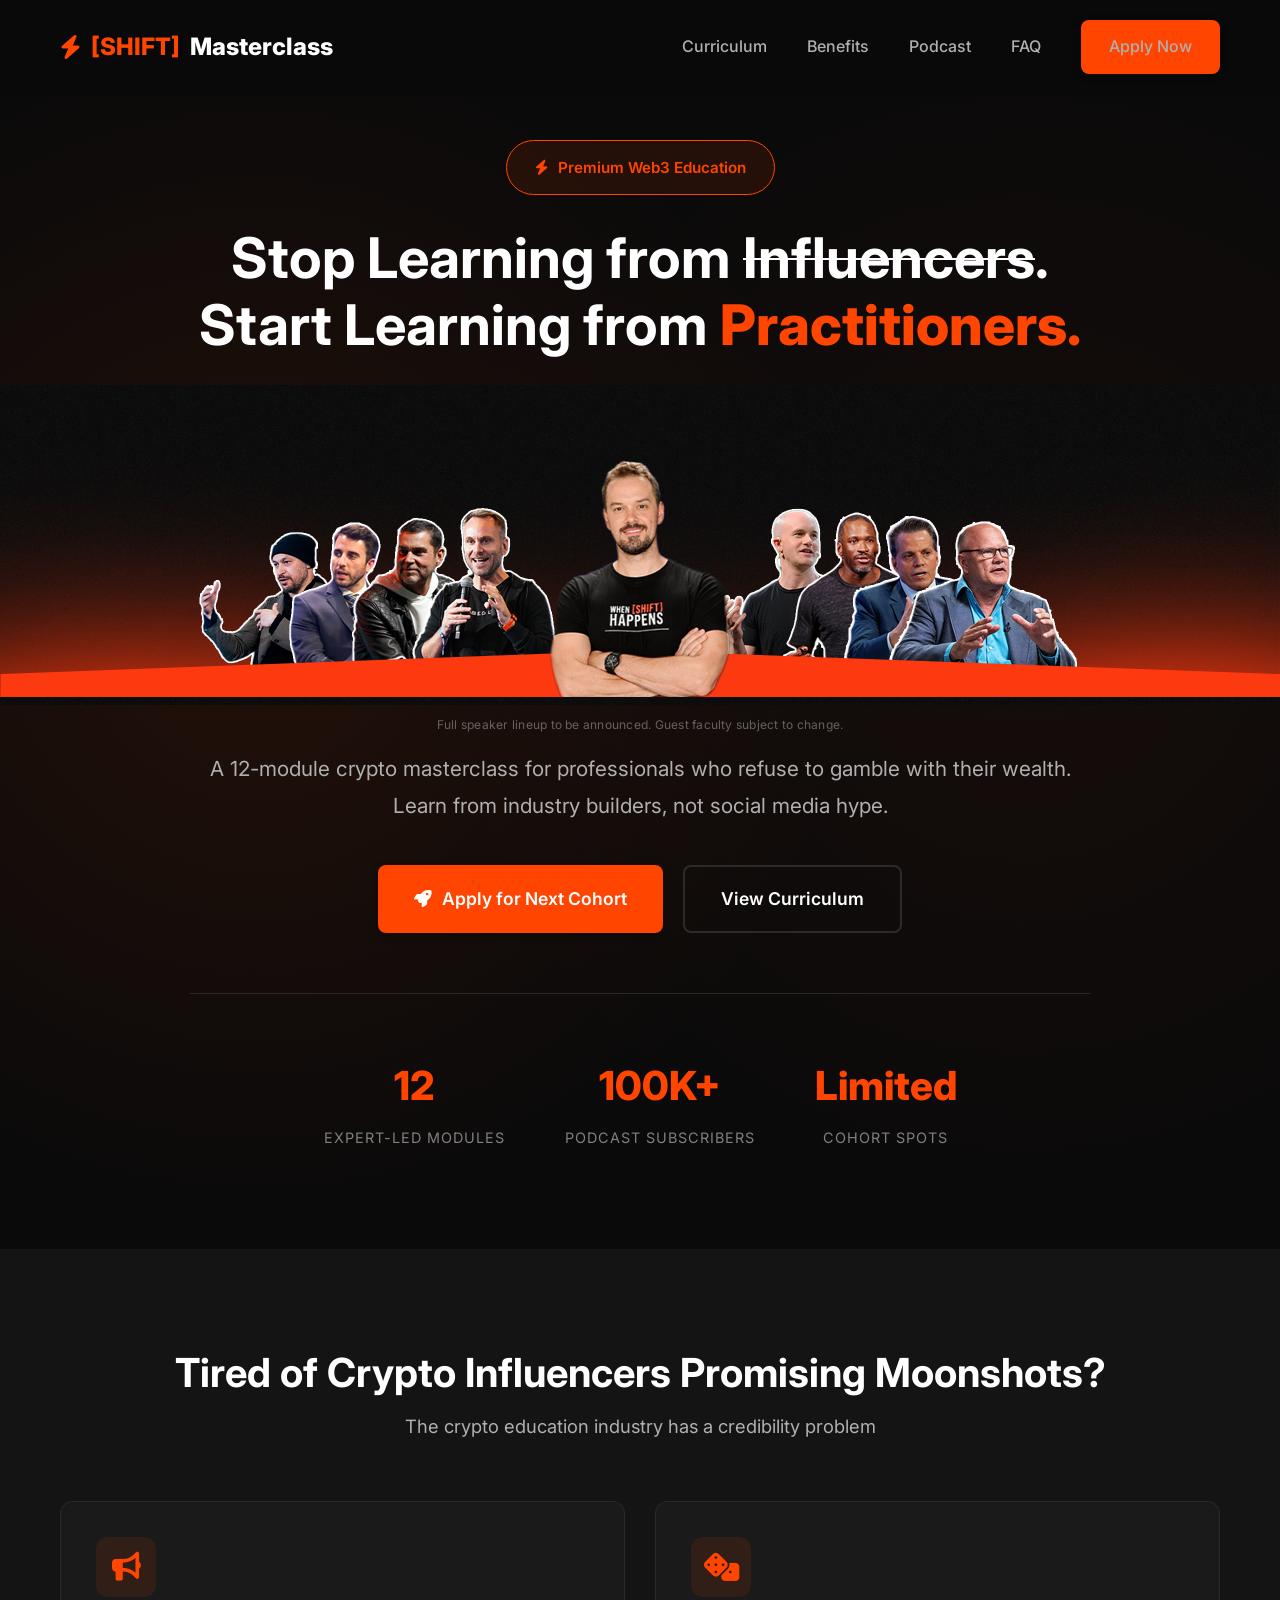
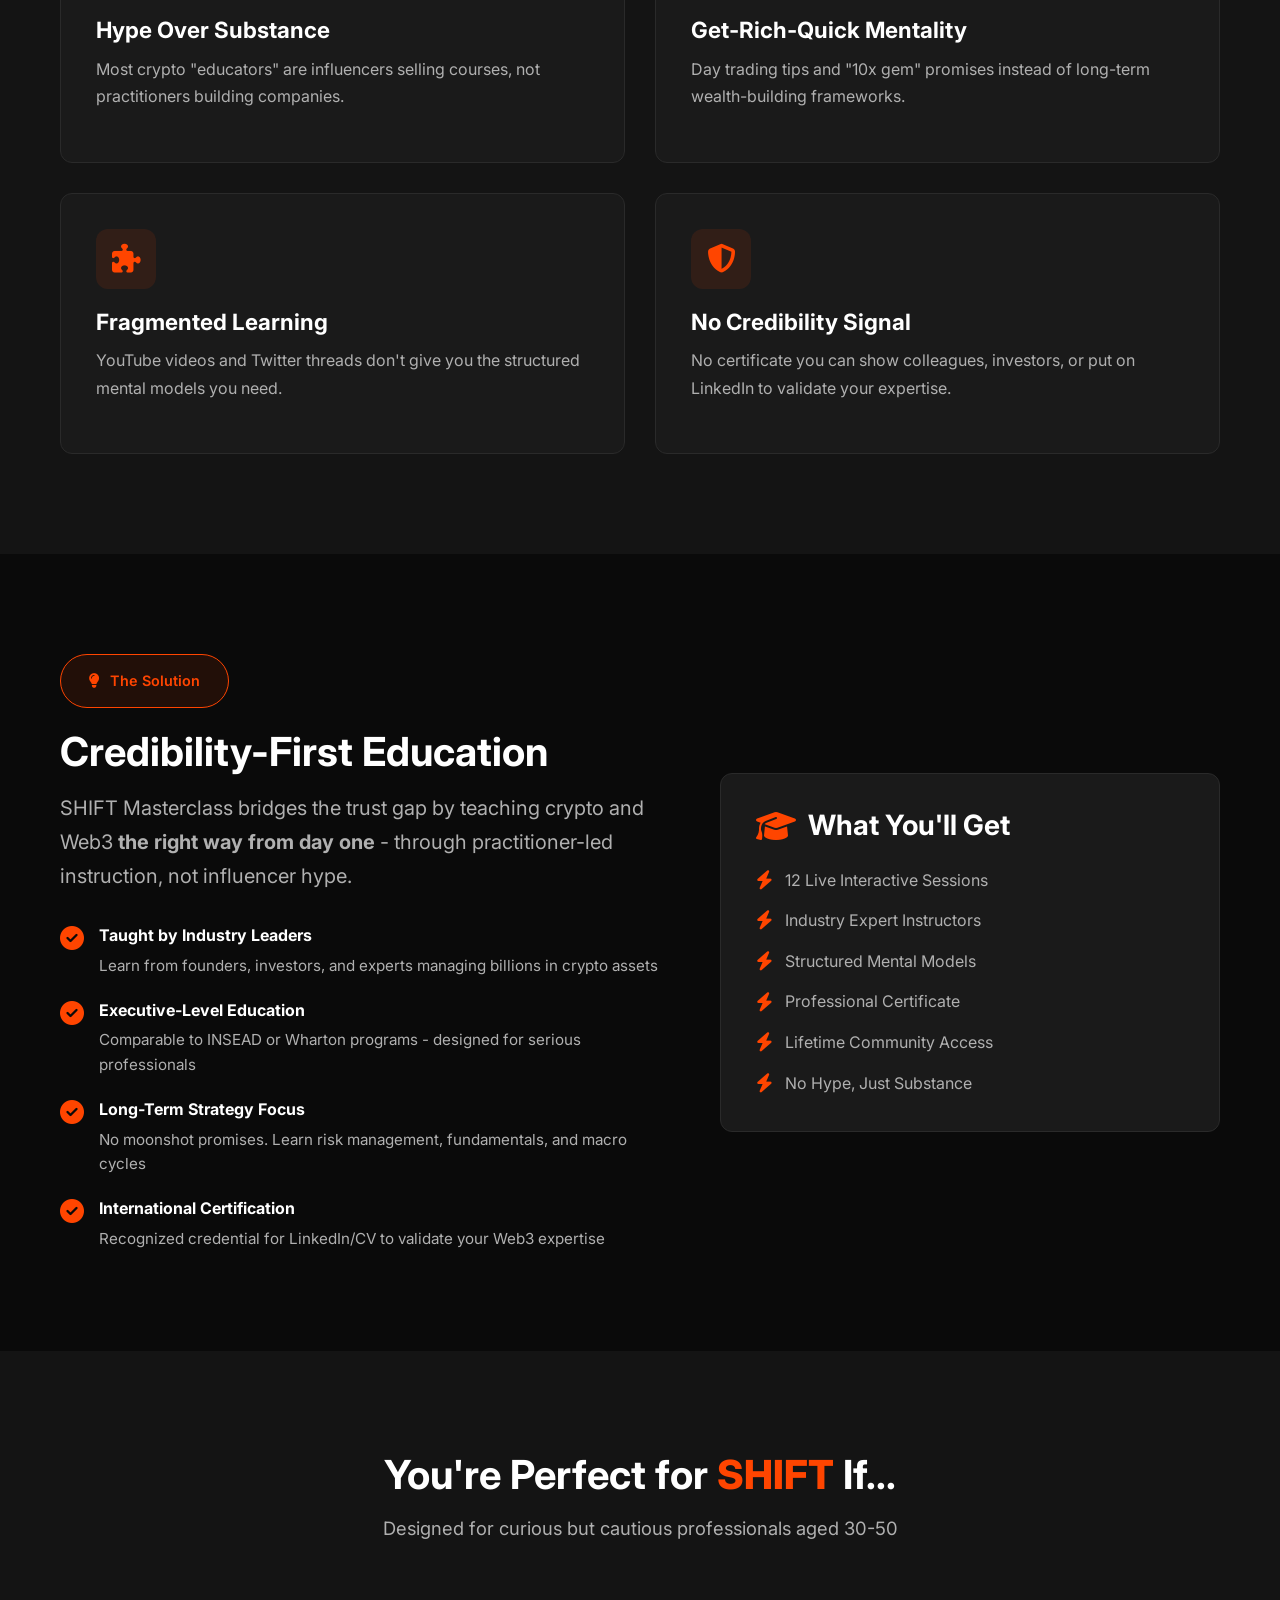
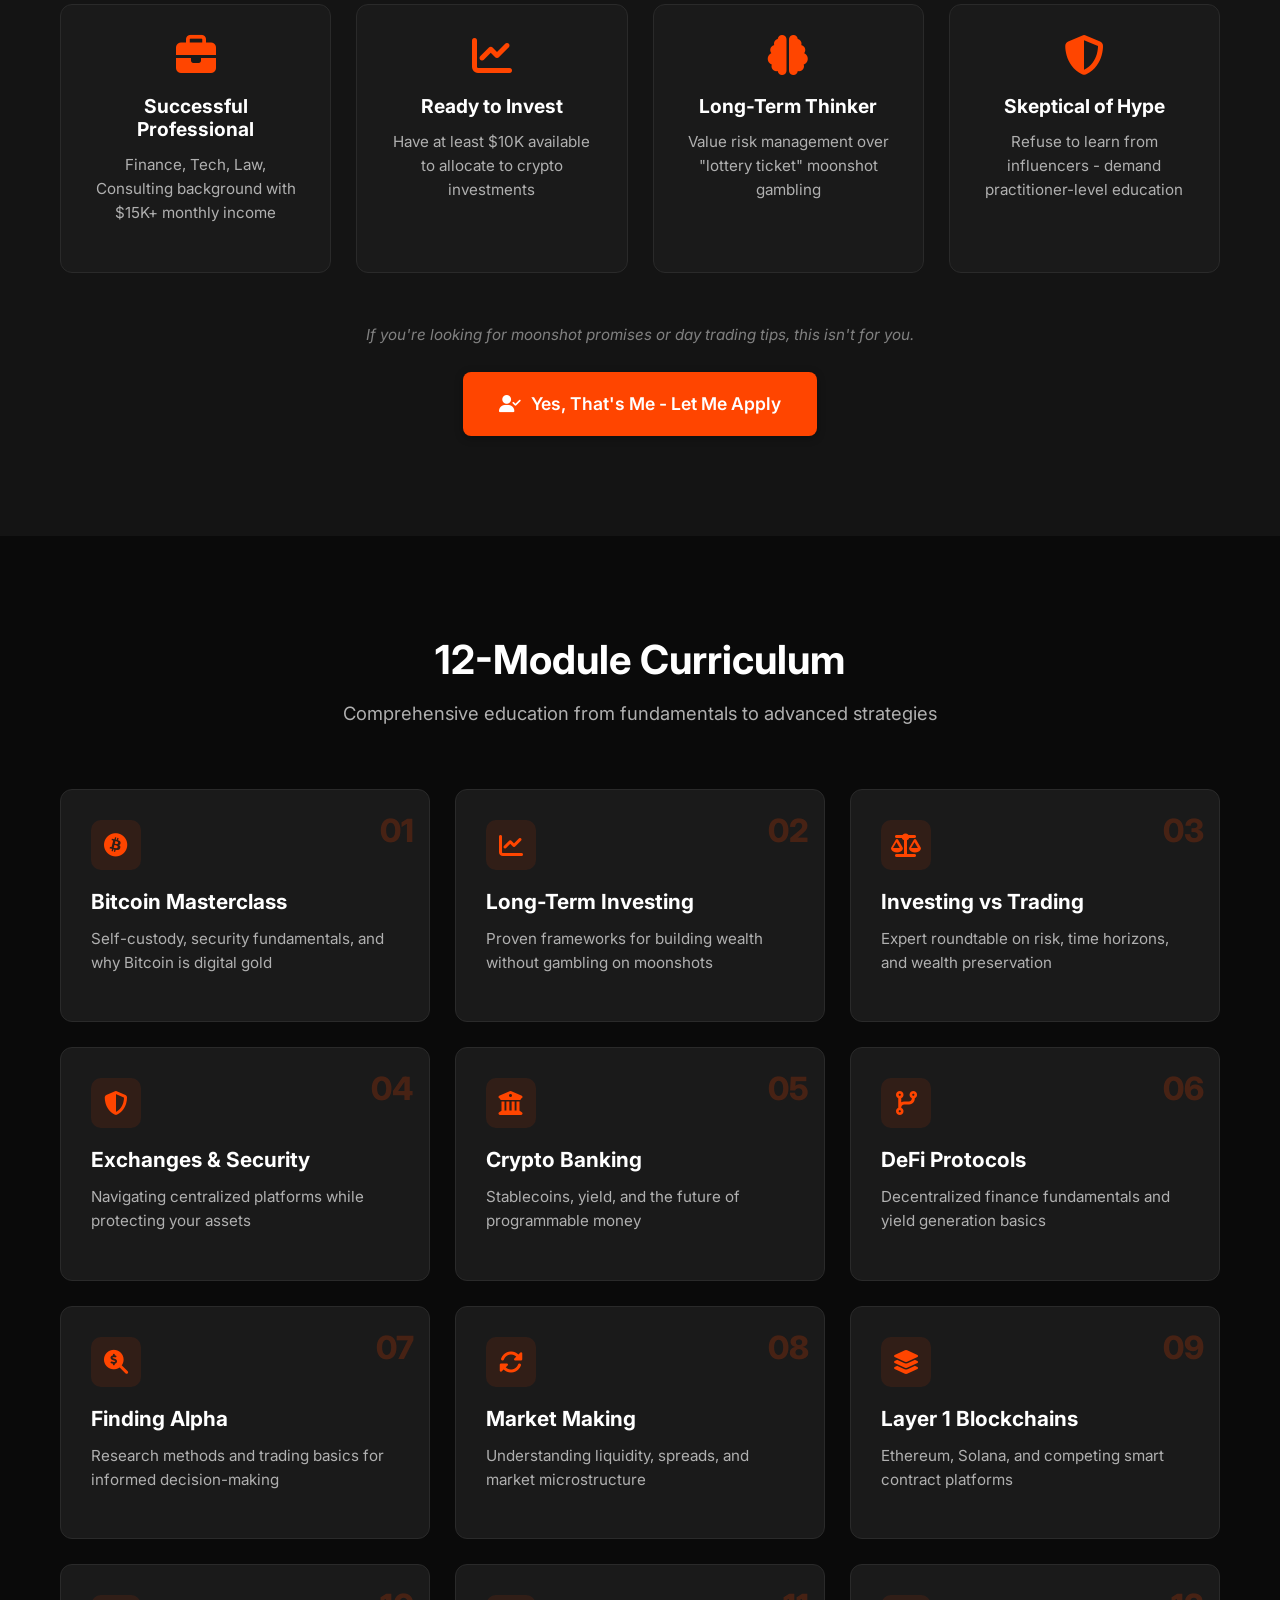
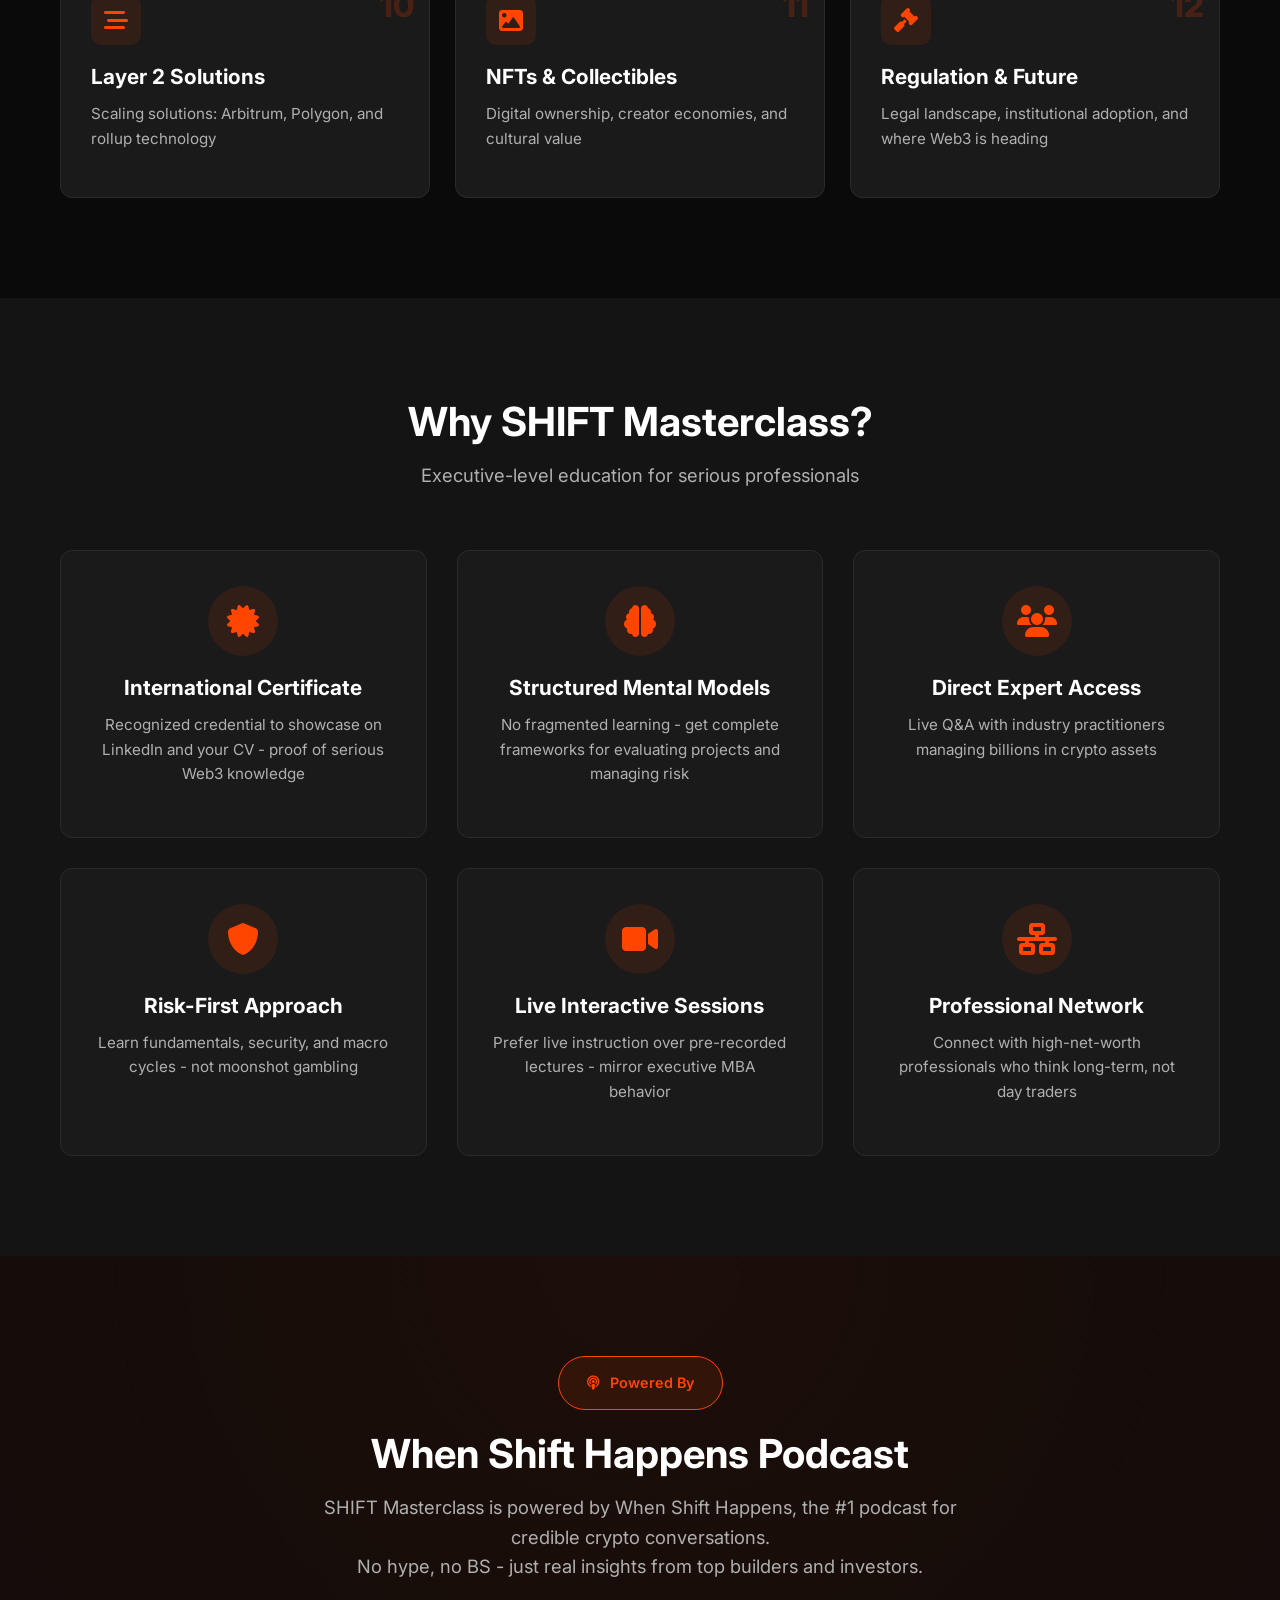
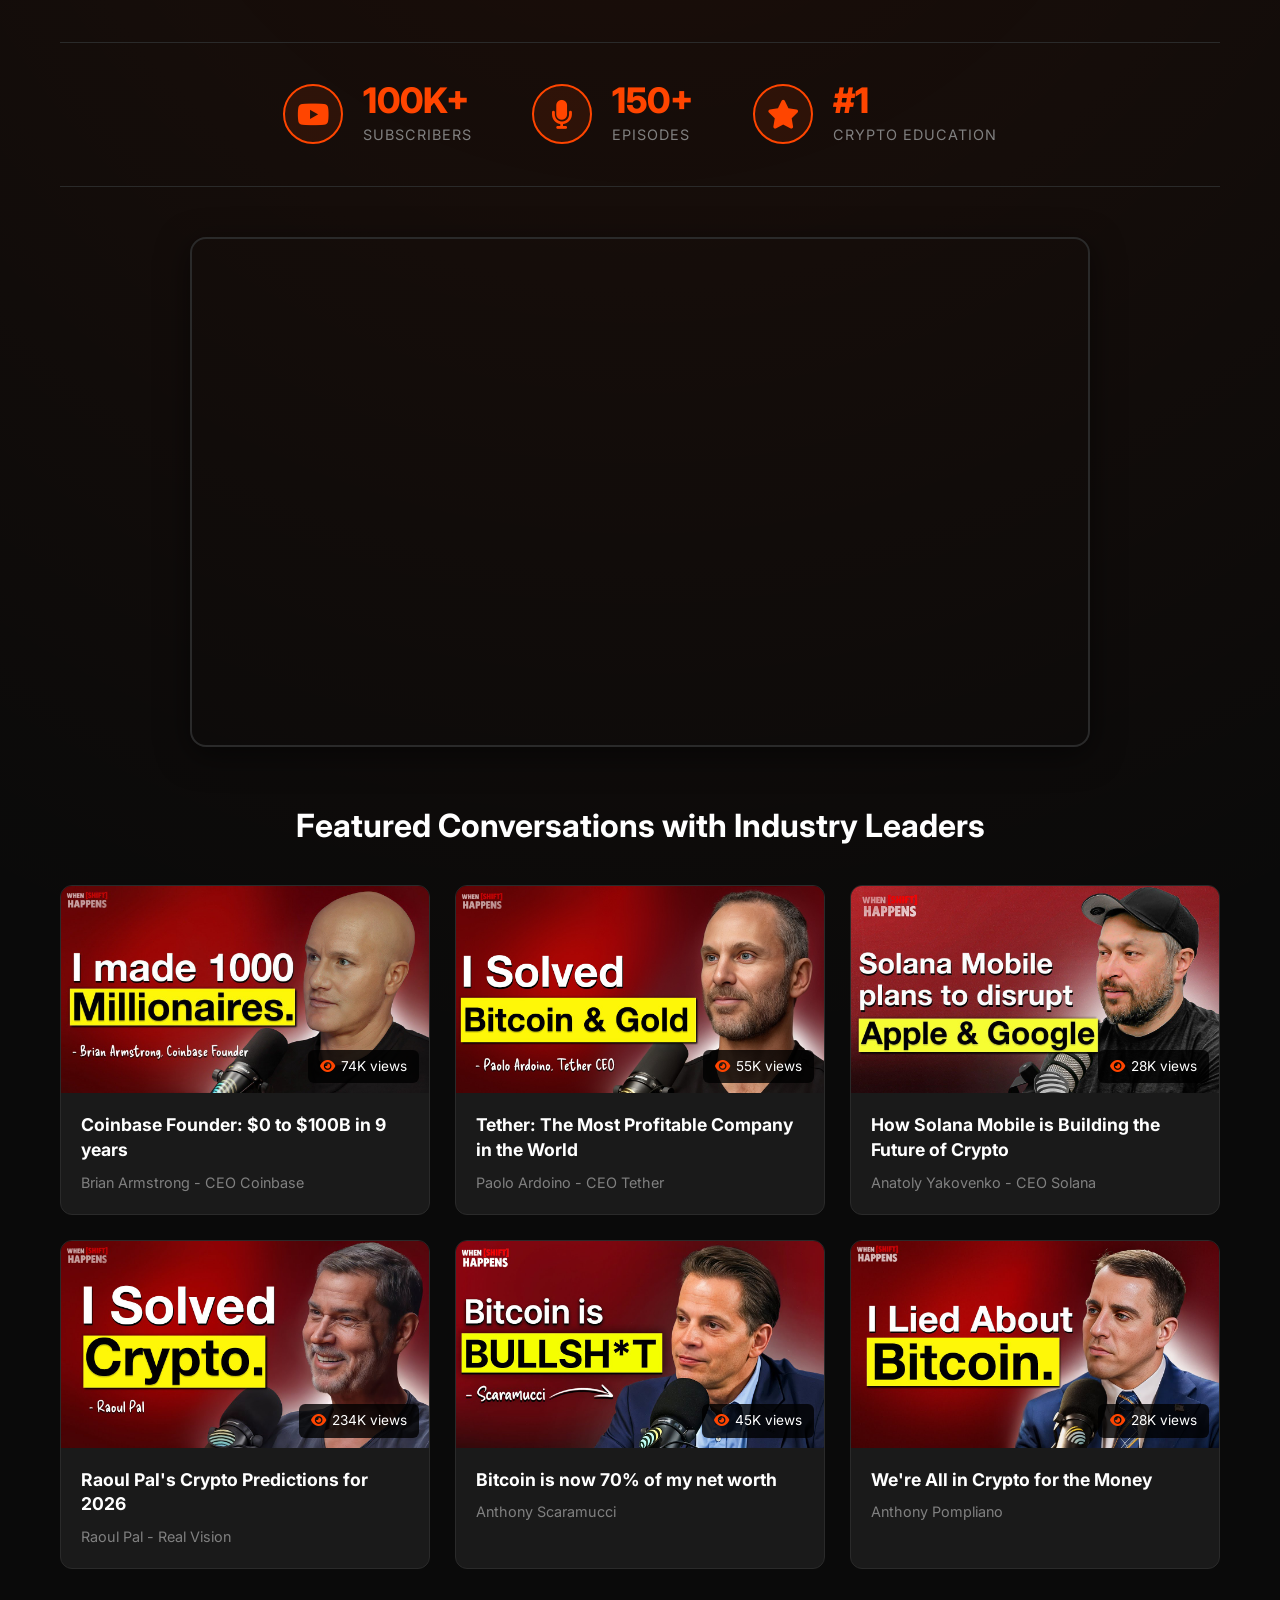
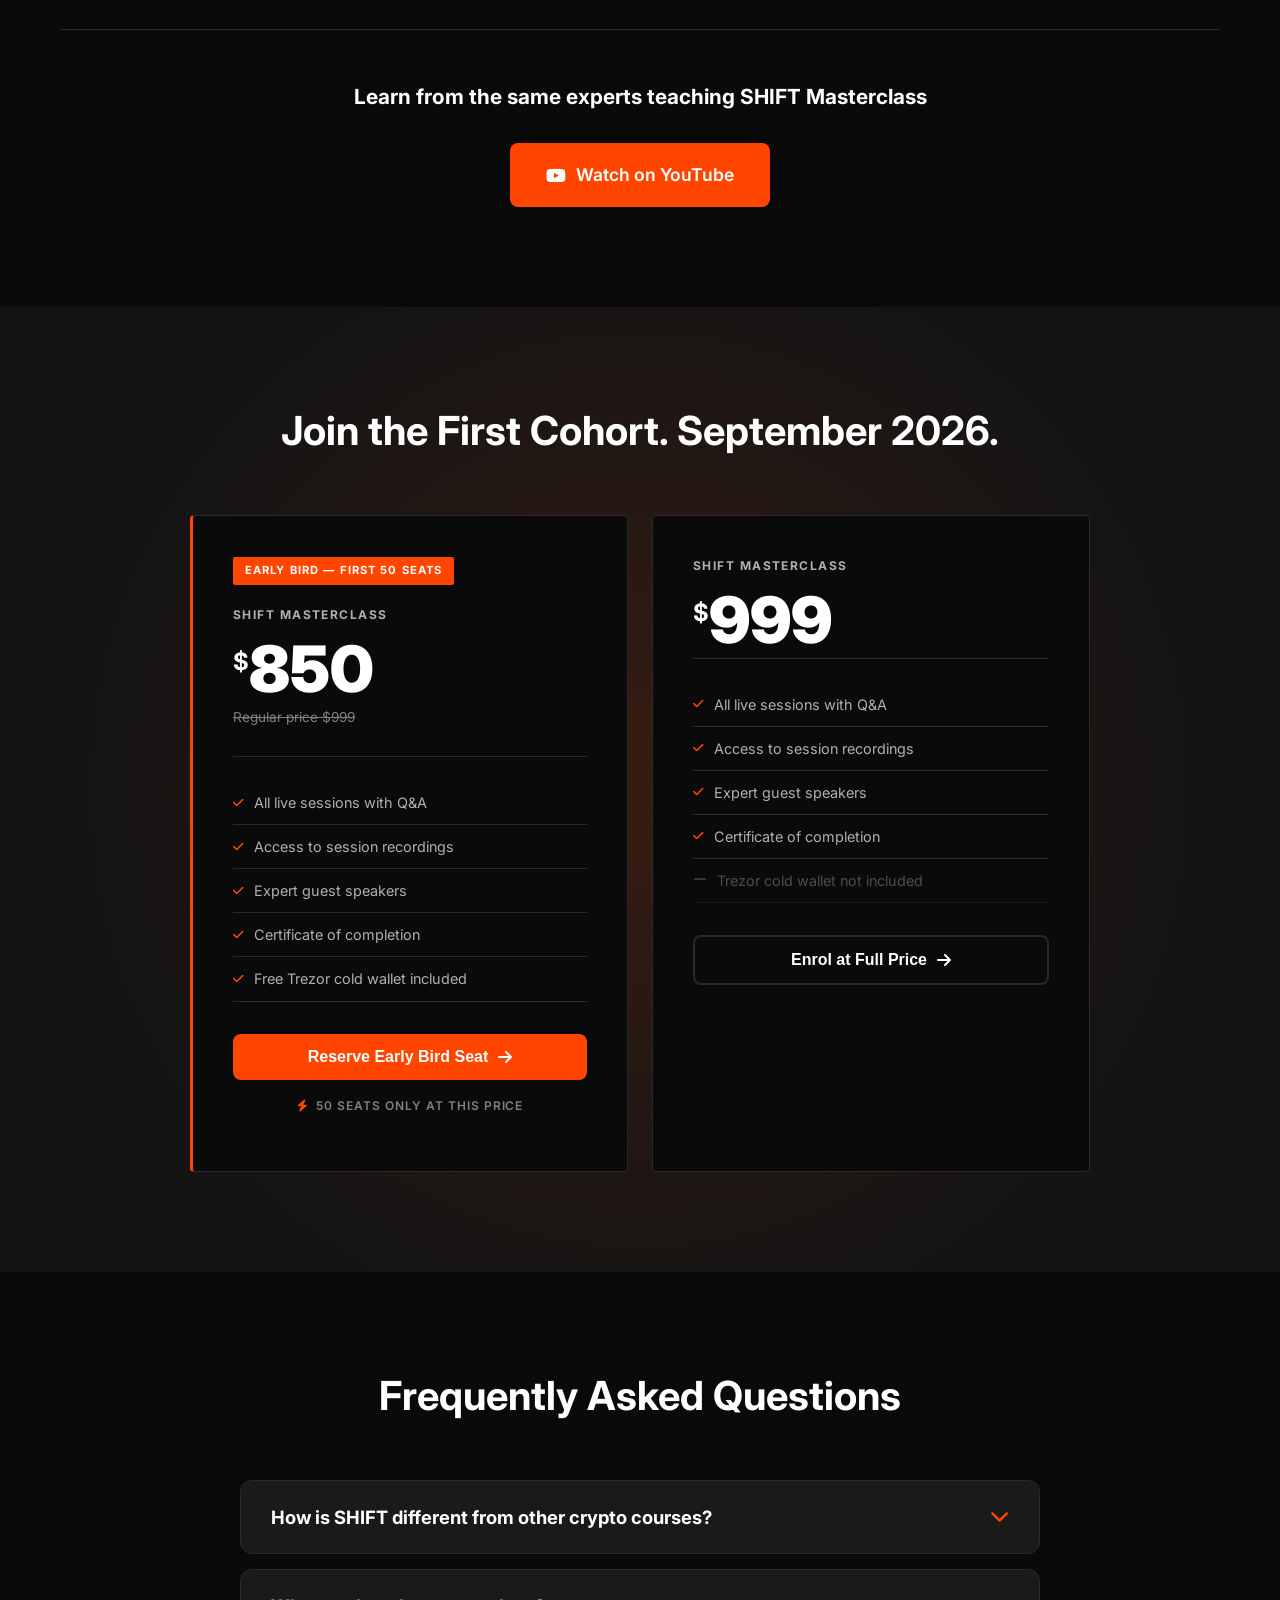
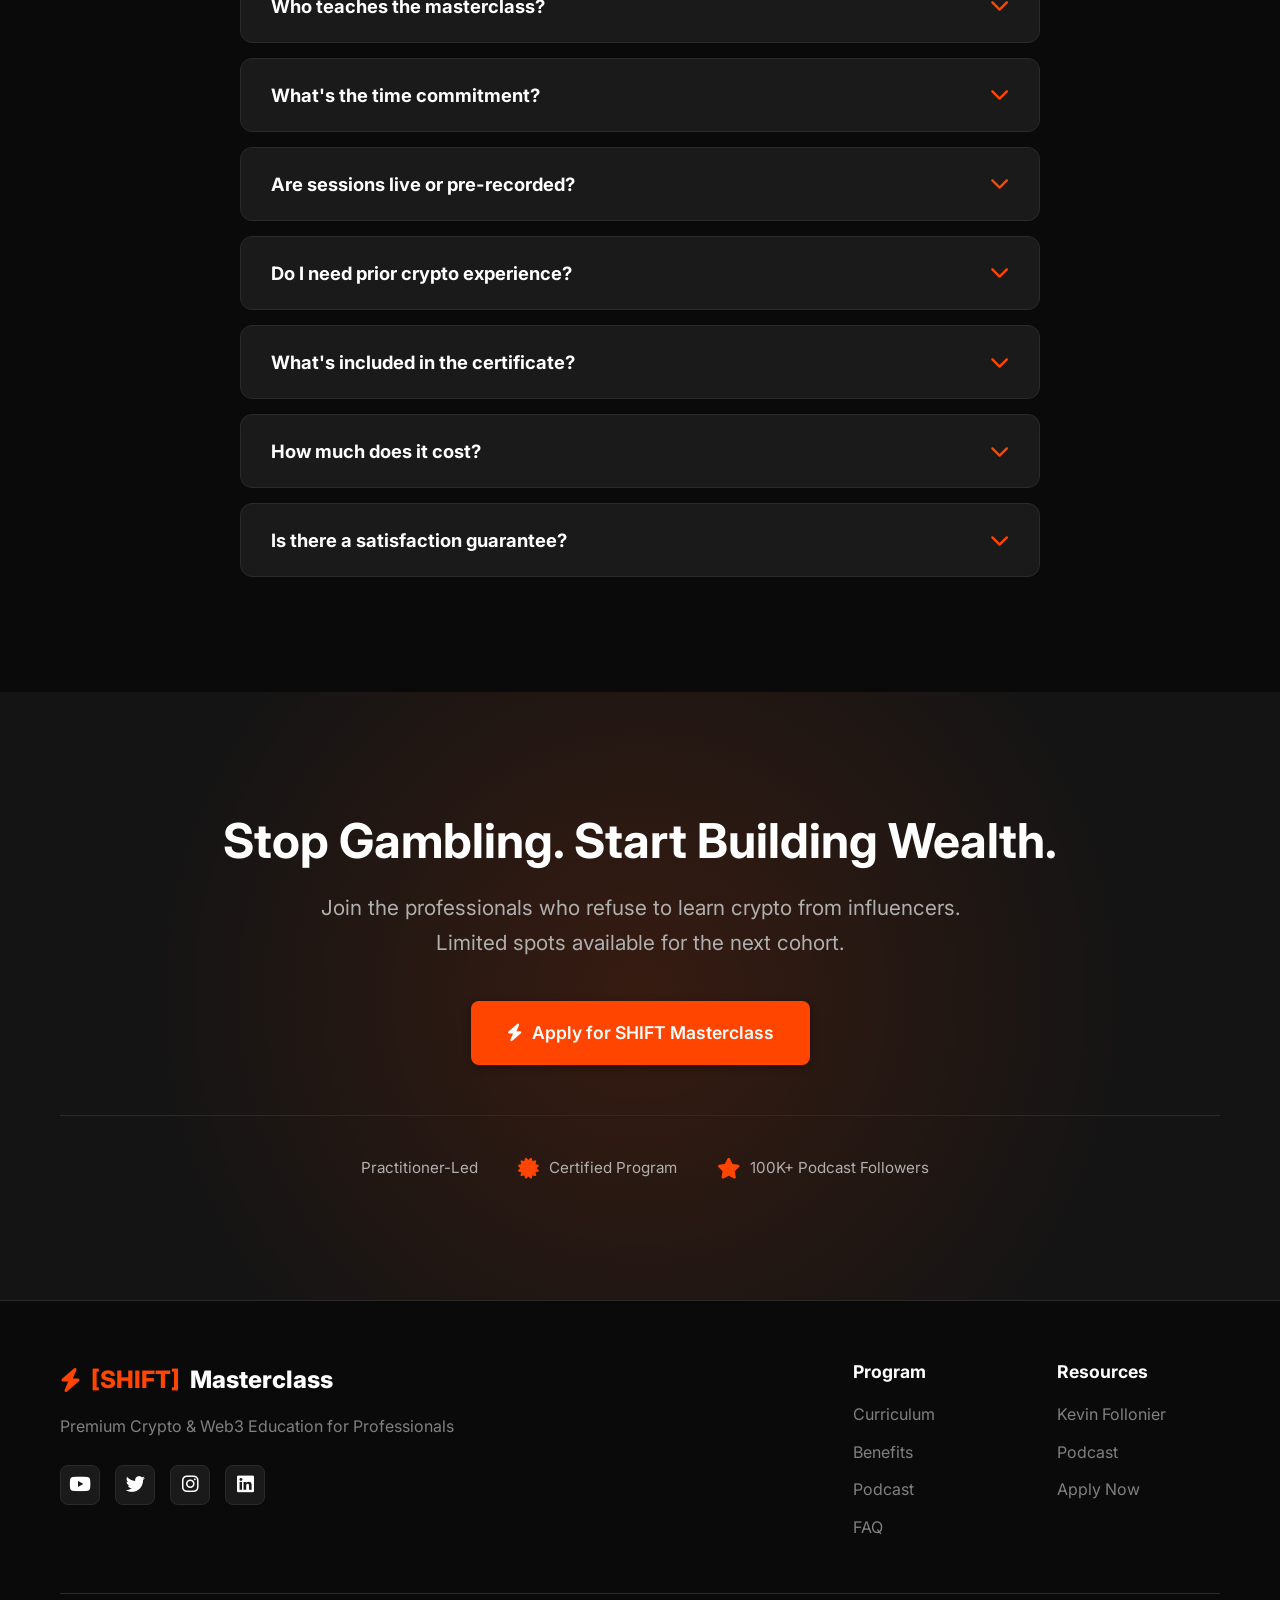
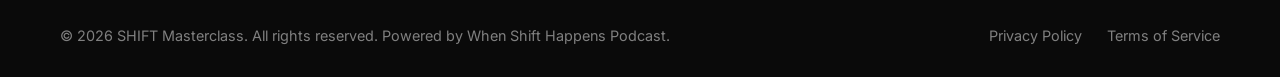
==== commit b3f0fd03: "Add pricing cards, enroll modal, and hero updates Replace the old enrollment section with a pricing " ====
--- a/index.html
+++ b/index.html
@@ -30,7 +30,7 @@
                     <li><a href="#benefits">Benefits</a></li>
                     <li><a href="#podcast">Podcast</a></li>
                     <li><a href="#faq">FAQ</a></li>
-                    <li><a href="#enroll" class="btn btn-primary">Apply Now</a></li>
+                    <li><a href="#pricing" class="btn btn-primary">Apply Now</a></li>
                 </ul>
             </div>
         </div>
@@ -47,12 +47,16 @@
                     Stop Learning from <span class="strikethrough">Influencers</span>.<br>
                     Start Learning from <span class="shift-text">Practitioners.</span>
                 </h1>
+                <div class="hero-guests">
+                    <img src="images/Banner YT - IMG_5723.JPG" alt="SHIFT Masterclass featured guests">
+                    <p class="speaker-disclaimer">Full speaker lineup to be announced. Guest faculty subject to change.</p>
+                </div>
                 <p class="hero-subtitle">
                     A 12-module crypto masterclass for professionals who refuse to gamble with their wealth. 
                     Learn from industry builders, not social media hype.
                 </p>
                 <div class="hero-cta">
-                    <a href="#enroll" class="btn btn-primary btn-large">
+                    <a href="#pricing" class="btn btn-primary btn-large">
                         <i class="fas fa-rocket"></i> Apply for Next Cohort
                     </a>
                     <a href="#curriculum" class="btn btn-secondary btn-large">
@@ -128,7 +132,7 @@
                     <h2 class="section-title">Credibility-First Education</h2>
                     <p class="lead">
                         SHIFT Masterclass bridges the trust gap by teaching crypto and Web3 
-                        <strong>the right way from day one</strong>—through practitioner-led instruction, 
+                        <strong>the right way from day one</strong> - through practitioner-led instruction, 
                         not influencer hype.
                     </p>
                     <div class="solution-features">
@@ -143,7 +147,7 @@
                             <i class="fas fa-check-circle"></i>
                             <div>
                                 <strong>Executive-Level Education</strong>
-                                <p>Comparable to INSEAD or Wharton programs—designed for serious professionals</p>
+                                <p>Comparable to INSEAD or Wharton programs - designed for serious professionals</p>
                             </div>
                         </div>
                         <div class="feature-item">
@@ -208,13 +212,13 @@
                 <div class="audience-card">
                     <i class="fas fa-shield-halved"></i>
                     <h3>Skeptical of Hype</h3>
-                    <p>Refuse to learn from influencers—demand practitioner-level education</p>
+                    <p>Refuse to learn from influencers - demand practitioner-level education</p>
                 </div>
             </div>
             <div class="audience-cta">
                 <p class="disclaimer">If you're looking for moonshot promises or day trading tips, this isn't for you.</p>
-                <a href="#enroll" class="btn btn-primary btn-large">
-                    <i class="fas fa-user-check"></i> Yes, That's Me — Let Me Apply
+                <a href="#pricing" class="btn btn-primary btn-large">
+                    <i class="fas fa-user-check"></i> Yes, That's Me - Let Me Apply
                 </a>
             </div>
         </div>
@@ -317,14 +321,14 @@
                         <i class="fas fa-certificate"></i>
                     </div>
                     <h3>International Certificate</h3>
-                    <p>Recognized credential to showcase on LinkedIn and your CV—proof of serious Web3 knowledge</p>
+                    <p>Recognized credential to showcase on LinkedIn and your CV - proof of serious Web3 knowledge</p>
                 </div>
                 <div class="benefit-card">
                     <div class="benefit-icon">
                         <i class="fas fa-brain"></i>
                     </div>
                     <h3>Structured Mental Models</h3>
-                    <p>No fragmented learning—get complete frameworks for evaluating projects and managing risk</p>
+                    <p>No fragmented learning - get complete frameworks for evaluating projects and managing risk</p>
                 </div>
                 <div class="benefit-card">
                     <div class="benefit-icon">
@@ -338,14 +342,14 @@
                         <i class="fas fa-shield"></i>
                     </div>
                     <h3>Risk-First Approach</h3>
-                    <p>Learn fundamentals, security, and macro cycles—not moonshot gambling</p>
+                    <p>Learn fundamentals, security, and macro cycles - not moonshot gambling</p>
                 </div>
                 <div class="benefit-card">
                     <div class="benefit-icon">
                         <i class="fas fa-video"></i>
                     </div>
                     <h3>Live Interactive Sessions</h3>
-                    <p>Prefer live instruction over pre-recorded lectures—mirror executive MBA behavior</p>
+                    <p>Prefer live instruction over pre-recorded lectures - mirror executive MBA behavior</p>
                 </div>
                 <div class="benefit-card">
                     <div class="benefit-icon">
@@ -368,7 +372,7 @@
                 <h2 class="section-title">When Shift Happens Podcast</h2>
                 <p class="section-subtitle">
                     SHIFT Masterclass is powered by When Shift Happens, the #1 podcast for credible crypto conversations. 
-                    <br>No hype, no BS—just real insights from top builders and investors.
+                    <br>No hype, no BS - just real insights from top builders and investors.
                 </p>
             </div>
 
@@ -504,88 +508,45 @@
         </div>
     </section>
 
-    <!-- Enrollment Section -->
-    <section class="enrollment" id="enroll">
-        <div class="container">
-            <div class="enrollment-content">
-                <div class="enrollment-text">
-                    <h2 class="section-title">Ready to Learn the Right Way?</h2>
-                    <p class="lead">
-                        This is executive-level education—think INSEAD or Wharton for Web3. 
-                        Cohorts are intentionally limited to maintain quality and enable direct expert access.
-                    </p>
-                    <div class="enrollment-features">
-                        <div class="feature-badge">
-                            <i class="fas fa-users"></i>
-                            <span>Limited Cohort Size</span>
-                        </div>
-                        <div class="feature-badge">
-                            <i class="fas fa-calendar-check"></i>
-                            <span>12-Week Program</span>
-                        </div>
-                        <div class="feature-badge">
-                            <i class="fas fa-video"></i>
-                            <span>Live Interactive Sessions</span>
-                        </div>
-                        <div class="feature-badge">
-                            <i class="fas fa-certificate"></i>
-                            <span>Professional Certification</span>
-                        </div>
-                    </div>
-                    <div class="pricing-note">
-                        <i class="fas fa-info-circle"></i>
-                        <p>Investment details shared upon application approval. Premium pricing reflects MBA-level education quality.</p>
-                    </div>
-                </div>
-                <div class="enrollment-form">
-                    <div class="form-card">
-                        <h3>Apply for Next Cohort</h3>
-                        <form id="enrollmentForm">
-                            <div class="form-group">
-                                <label for="fullName">Full Name *</label>
-                                <input type="text" id="fullName" name="fullName" required>
-                            </div>
-                            <div class="form-group">
-                                <label for="email">Email Address *</label>
-                                <input type="email" id="email" name="email" required>
-                            </div>
-                            <div class="form-group">
-                                <label for="profession">Current Profession *</label>
-                                <select id="profession" name="profession" required>
-                                    <option value="">Select your profession</option>
-                                    <option value="finance">Finance</option>
-                                    <option value="tech">Technology</option>
-                                    <option value="law">Legal</option>
-                                    <option value="consulting">Consulting</option>
-                                    <option value="founder">Founder/Entrepreneur</option>
-                                    <option value="other">Other</option>
-                                </select>
-                            </div>
-                            <div class="form-group">
-                                <label for="experience">Crypto Experience Level *</label>
-                                <select id="experience" name="experience" required>
-                                    <option value="">Select experience level</option>
-                                    <option value="beginner">Beginner - Curious to learn</option>
-                                    <option value="intermediate">Intermediate - Some knowledge</option>
-                                    <option value="advanced">Advanced - Active investor</option>
-                                </select>
-                            </div>
-                            <div class="form-group">
-                                <label for="linkedin">LinkedIn Profile (optional)</label>
-                                <input type="url" id="linkedin" name="linkedin" placeholder="https://linkedin.com/in/yourprofile">
-                            </div>
-                            <div class="form-group">
-                                <label for="motivation">Why do you want to join SHIFT? *</label>
-                                <textarea id="motivation" name="motivation" rows="4" required placeholder="Tell us about your goals and what you hope to achieve..."></textarea>
-                            </div>
-                            <button type="submit" class="btn btn-primary btn-block">
-                                <i class="fas fa-paper-plane"></i> Submit Application
-                            </button>
-                            <p class="form-note">
-                                We review applications within 48 hours. Limited spots available per cohort.
-                            </p>
-                        </form>
-                    </div>
+    <!-- Pricing Section -->
+    <section class="pricing" id="pricing">
+        <div class="container">
+            <div class="section-header" style="text-align:center;">
+                <h2 class="section-title">Join the First Cohort. September 2026.</h2>
+            </div>
+            <div class="pricing-cards">
+                <!-- Early Bird -->
+                <div class="pricing-card pricing-card--featured">
+                    <div class="pricing-card__badge">Early Bird — First 50 Seats</div>
+                    <div class="pricing-card__name">SHIFT Masterclass</div>
+                    <div class="pricing-card__price">
+                        <span class="pricing-card__currency">$</span>850
+                    </div>
+                    <div class="pricing-card__original">Regular price $999</div>
+                    <ul class="pricing-card__features">
+                        <li><i class="fas fa-check"></i> All live sessions with Q&amp;A</li>
+                        <li><i class="fas fa-check"></i> Access to session recordings</li>
+                        <li><i class="fas fa-check"></i> Expert guest speakers</li>
+                        <li><i class="fas fa-check"></i> Certificate of completion</li>
+                        <li><i class="fas fa-check"></i> Free Trezor cold wallet included</li>
+                    </ul>
+                    <button type="button" class="btn btn-primary btn-block" data-open-modal="enrollModal">Reserve Early Bird Seat <i class="fas fa-arrow-right"></i></button>
+                    <p class="pricing-card__note"><i class="fas fa-bolt"></i> 50 seats only at this price</p>
+                </div>
+                <!-- Regular -->
+                <div class="pricing-card">
+                    <div class="pricing-card__name">SHIFT Masterclass</div>
+                    <div class="pricing-card__price">
+                        <span class="pricing-card__currency">$</span>999
+                    </div>
+                    <ul class="pricing-card__features">
+                        <li><i class="fas fa-check"></i> All live sessions with Q&amp;A</li>
+                        <li><i class="fas fa-check"></i> Access to session recordings</li>
+                        <li><i class="fas fa-check"></i> Expert guest speakers</li>
+                        <li><i class="fas fa-check"></i> Certificate of completion</li>
+                        <li class="pricing-card__feature--excluded"><i class="fas fa-minus"></i> Trezor cold wallet not included</li>
+                    </ul>
+                    <button type="button" class="btn btn-secondary btn-block" data-open-modal="enrollModal">Enrol at Full Price <i class="fas fa-arrow-right"></i></button>
                 </div>
             </div>
         </div>
@@ -604,7 +565,7 @@
                         <i class="fas fa-chevron-down"></i>
                     </div>
                     <div class="faq-answer">
-                        <p>SHIFT is taught by <strong>industry practitioners</strong>—founders, investors, and experts managing billions in crypto—not influencers selling courses. We focus on long-term wealth building, risk management, and fundamentals, not moonshot gambling. Plus, you get an internationally recognized certificate to validate your expertise.</p>
+                        <p>SHIFT is taught by <strong>industry practitioners</strong> - founders, investors, and experts managing billions in crypto - not influencers selling courses. We focus on long-term wealth building, risk management, and fundamentals, not moonshot gambling. Plus, you get an internationally recognized certificate to validate your expertise.</p>
                     </div>
                 </div>
                 <div class="faq-item">
@@ -658,7 +619,7 @@
                         <i class="fas fa-chevron-down"></i>
                     </div>
                     <div class="faq-answer">
-                        <p>Investment details are shared upon application approval. This is executive-level education comparable to MBA programs—premium pricing reflects the quality, expert access, and career value. Think INSEAD or Wharton for Web3.</p>
+                        <p>Investment details are shared upon application approval. This is executive-level education comparable to MBA programs - premium pricing reflects the quality, expert access, and career value. Think INSEAD or Wharton for Web3.</p>
                     </div>
                 </div>
                 <div class="faq-item">
@@ -683,7 +644,7 @@
                     Join the professionals who refuse to learn crypto from influencers. 
                     <br>Limited spots available for the next cohort.
                 </p>
-                <a href="#enroll" class="btn btn-primary btn-large">
+                <a href="#pricing" class="btn btn-primary btn-large">
                     <i class="fas fa-bolt"></i> Apply for SHIFT Masterclass
                 </a>
                 <div class="cta-trust">
@@ -744,7 +705,7 @@
                         <ul>
                             <li><a href="https://www.kevinfollonier.com" target="_blank">Kevin Follonier</a></li>
                             <li><a href="https://www.youtube.com/@when-shift-happens" target="_blank">Podcast</a></li>
-                            <li><a href="#enroll">Apply Now</a></li>
+                            <li><a href="#pricing">Apply Now</a></li>
                         </ul>
                     </div>
                 </div>
@@ -759,6 +720,34 @@
         </div>
     </footer>
 
+    <!-- Enrol Modal -->
+    <div class="modal-overlay" id="enrollModal" role="dialog" aria-modal="true" aria-labelledby="modalTitle">
+        <div class="modal">
+            <button class="modal__close" id="modalClose" aria-label="Close">&times;</button>
+            <h3 class="modal__title" id="modalTitle">Reserve Your Early Bird Seat</h3>
+            <p class="modal__subtitle">50 seats only · September 2026 cohort</p>
+            <form id="enrollmentForm" method="POST" action="https://formsubmit.co/whenshifthappens.pod@gmail.com">
+                <div class="form-group">
+                    <label for="fullName">Full Name *</label>
+                    <input type="text" id="fullName" name="fullName" required>
+                </div>
+                <div class="form-group">
+                    <label for="email">Email Address *</label>
+                    <input type="email" id="email" name="email" required>
+                </div>
+                <div class="form-group">
+                    <label for="linkedin">LinkedIn Profile (optional)</label>
+                    <input type="url" id="linkedin" name="linkedin" placeholder="https://linkedin.com/in/yourprofile">
+                </div>
+                <input type="hidden" name="_captcha" value="false">
+                <button type="submit" class="btn btn-primary btn-block">
+                    <i class="fas fa-paper-plane"></i> Submit Application
+                </button>
+                <p class="form-note">We review applications within 48 hours. Limited spots available per cohort.</p>
+            </form>
+        </div>
+    </div>
+
     <script src="js/main.js"></script>
 </body>
 </html>
--- a/css/style.css
+++ b/css/style.css
@@ -111,15 +111,16 @@
 .section-badge {
     display: inline-flex;
     align-items: center;
-    gap: 8px;
+    gap: 10px;
     background: rgba(255, 69, 0, 0.1);
     border: 1px solid var(--accent-color);
     color: var(--accent-color);
-    padding: 8px 16px;
+    padding: 16px 28px;
     border-radius: 50px;
     font-size: 0.9rem;
     font-weight: 600;
     margin-bottom: 20px;
+    line-height: 1.4;
 }
 
 .section-title {
@@ -271,7 +272,7 @@
     display: flex;
     align-items: center;
     justify-content: center;
-    padding-top: 80px;
+    padding-top: 140px;
     background: 
         radial-gradient(circle at 20% 50%, rgba(255, 69, 0, 0.1) 0%, transparent 50%),
         radial-gradient(circle at 80% 50%, rgba(255, 69, 0, 0.05) 0%, transparent 50%);
@@ -286,21 +287,44 @@
 .hero-badge {
     display: inline-flex;
     align-items: center;
-    gap: 8px;
+    gap: 10px;
     background: rgba(255, 69, 0, 0.1);
     border: 1px solid var(--accent-color);
     color: var(--accent-color);
-    padding: 10px 20px;
+    padding: 16px 28px;
     border-radius: 50px;
     font-size: 0.95rem;
     font-weight: 600;
     margin-bottom: 30px;
+    line-height: 1.4;
 }
 
 .hero-title {
     font-size: 3.5rem;
     line-height: 1.2;
     margin-bottom: 25px;
+}
+
+.hero-guests {
+    margin: 20px calc(-50vw + 50%) 0;
+    width: 100vw;
+    overflow: hidden;
+}
+
+.hero-guests img {
+    width: 100%;
+    height: 320px;
+    object-fit: cover;
+    object-position: center 45%;
+    display: block;
+}
+
+.speaker-disclaimer {
+    margin-top: 10px;
+    font-size: 0.75rem;
+    color: rgba(255, 255, 255, 0.35);
+    text-align: center;
+    letter-spacing: 0.02em;
 }
 
 .hero-subtitle {
@@ -1258,6 +1282,220 @@
 
 .footer-legal a:hover {
     color: var(--accent-color);
+}
+
+/* ===================================
+   MODAL
+   =================================== */
+
+.modal-overlay {
+    display: none;
+    position: fixed;
+    inset: 0;
+    background: rgba(0, 0, 0, 0.85);
+    z-index: 1000;
+    align-items: center;
+    justify-content: center;
+    padding: 20px;
+}
+
+.modal-overlay.is-open {
+    display: flex;
+}
+
+.modal {
+    background: #141414;
+    border: 1px solid var(--border-color);
+    border-radius: 8px;
+    padding: 48px;
+    width: 100%;
+    max-width: 480px;
+    position: relative;
+}
+
+.modal__close {
+    position: absolute;
+    top: 16px;
+    right: 20px;
+    background: none;
+    border: none;
+    color: var(--text-muted);
+    font-size: 1.8rem;
+    cursor: pointer;
+    line-height: 1;
+}
+
+.modal__close:hover {
+    color: var(--text-primary);
+}
+
+.modal__title {
+    font-size: 1.5rem;
+    font-weight: 800;
+    margin-bottom: 6px;
+}
+
+.modal__subtitle {
+    font-size: 0.85rem;
+    color: var(--accent-color);
+    font-weight: 600;
+    text-transform: uppercase;
+    letter-spacing: 0.08em;
+    margin-bottom: 28px;
+}
+
+/* ===================================
+   PRICING SECTION
+   =================================== */
+
+.pricing {
+    padding: 100px 0;
+    background:
+        radial-gradient(circle at 50% 50%, rgba(255, 69, 0, 0.15) 0%, transparent 70%),
+        #141414;
+}
+
+.pricing-label {
+    font-size: 0.75rem;
+    font-weight: 700;
+    letter-spacing: 0.15em;
+    color: var(--accent-color);
+    text-transform: uppercase;
+    display: flex;
+    align-items: center;
+    gap: 12px;
+    margin-bottom: 24px;
+}
+
+.pricing-label::before {
+    content: '';
+    display: block;
+    width: 32px;
+    height: 2px;
+    background: var(--accent-color);
+}
+
+.pricing-heading {
+    font-size: 3.5rem;
+    font-weight: 900;
+    text-transform: uppercase;
+    line-height: 1.05;
+    margin-bottom: 60px;
+    color: var(--text-primary);
+}
+
+.pricing-cards {
+    display: grid;
+    grid-template-columns: 1fr 1fr;
+    gap: 24px;
+    max-width: 900px;
+    margin: 0 auto;
+}
+
+.pricing-card {
+    background: #0a0a0a;
+    border: 1px solid var(--border-color);
+    border-radius: 4px;
+    padding: 40px;
+    position: relative;
+}
+
+.pricing-card--featured {
+    border-left: 3px solid var(--accent-color);
+}
+
+.pricing-card__badge {
+    display: inline-block;
+    background: var(--accent-color);
+    color: #fff;
+    font-size: 0.7rem;
+    font-weight: 700;
+    letter-spacing: 0.1em;
+    text-transform: uppercase;
+    padding: 5px 12px;
+    border-radius: 2px;
+    margin-bottom: 20px;
+}
+
+.pricing-card__name {
+    font-size: 0.75rem;
+    font-weight: 700;
+    letter-spacing: 0.12em;
+    text-transform: uppercase;
+    color: var(--text-secondary);
+    margin-bottom: 12px;
+}
+
+.pricing-card__price {
+    font-size: 4rem;
+    font-weight: 900;
+    color: var(--text-primary);
+    line-height: 1;
+    margin-bottom: 6px;
+}
+
+.pricing-card__currency {
+    font-size: 1.5rem;
+    font-weight: 700;
+    vertical-align: super;
+}
+
+.pricing-card__original {
+    font-size: 0.85rem;
+    color: var(--text-muted);
+    text-decoration: line-through;
+    margin-bottom: 28px;
+}
+
+.pricing-card__features {
+    list-style: none;
+    padding: 0;
+    margin: 0 0 32px;
+    border-top: 1px solid var(--border-color);
+    padding-top: 24px;
+}
+
+.pricing-card__features li {
+    display: flex;
+    align-items: center;
+    gap: 10px;
+    padding: 10px 0;
+    font-size: 0.9rem;
+    color: var(--text-secondary);
+    border-bottom: 1px solid var(--border-color);
+}
+
+.pricing-card__features li i.fa-check {
+    color: var(--accent-color);
+    font-size: 0.75rem;
+}
+
+.pricing-card__feature--excluded {
+    opacity: 0.4;
+}
+
+.pricing-card__feature--excluded i {
+    color: var(--text-muted) !important;
+}
+
+.pricing-card__note {
+    font-size: 0.75rem;
+    font-weight: 600;
+    letter-spacing: 0.08em;
+    text-transform: uppercase;
+    color: var(--text-muted);
+    margin-top: 16px;
+    text-align: center;
+}
+
+.pricing-card__note i {
+    color: var(--accent-color);
+    margin-right: 4px;
+}
+
+@media (max-width: 768px) {
+    .pricing-heading { font-size: 2.2rem; }
+    .pricing-cards { grid-template-columns: 1fr; }
 }
 
 /* ===================================
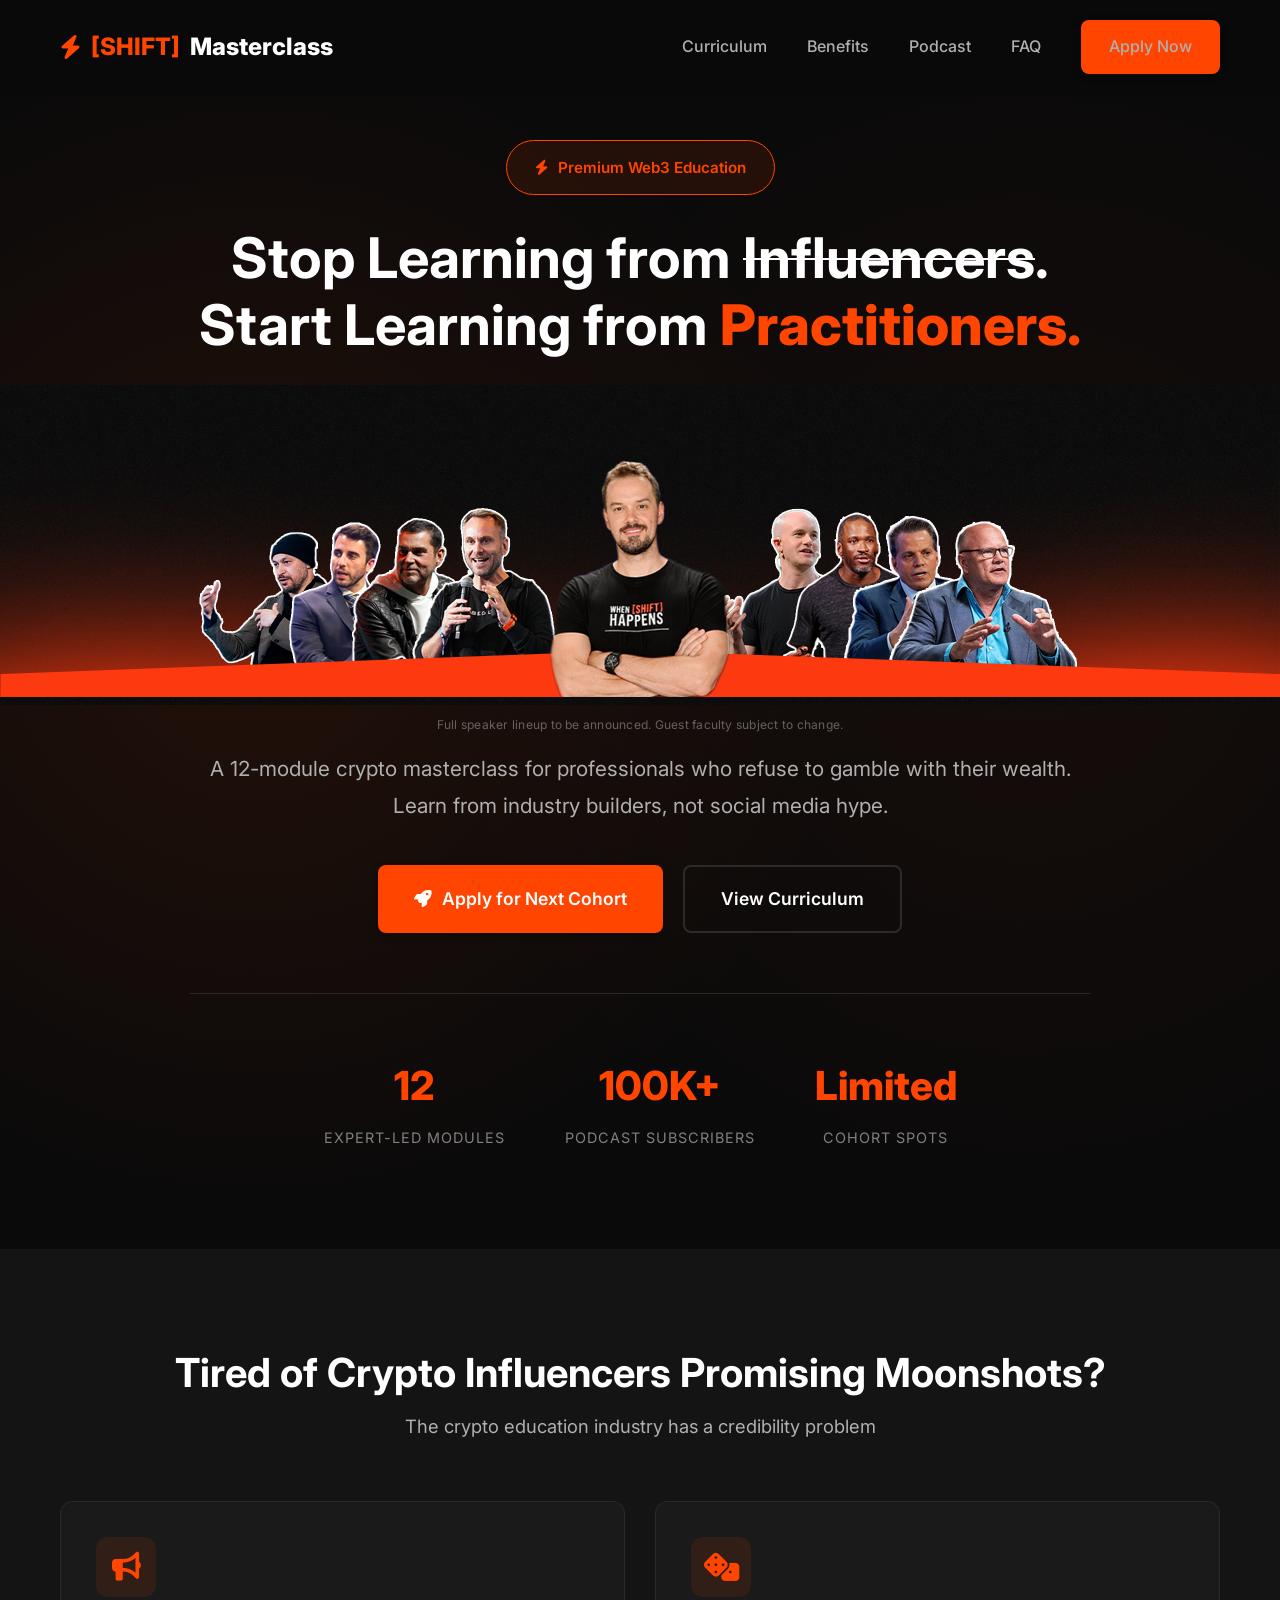
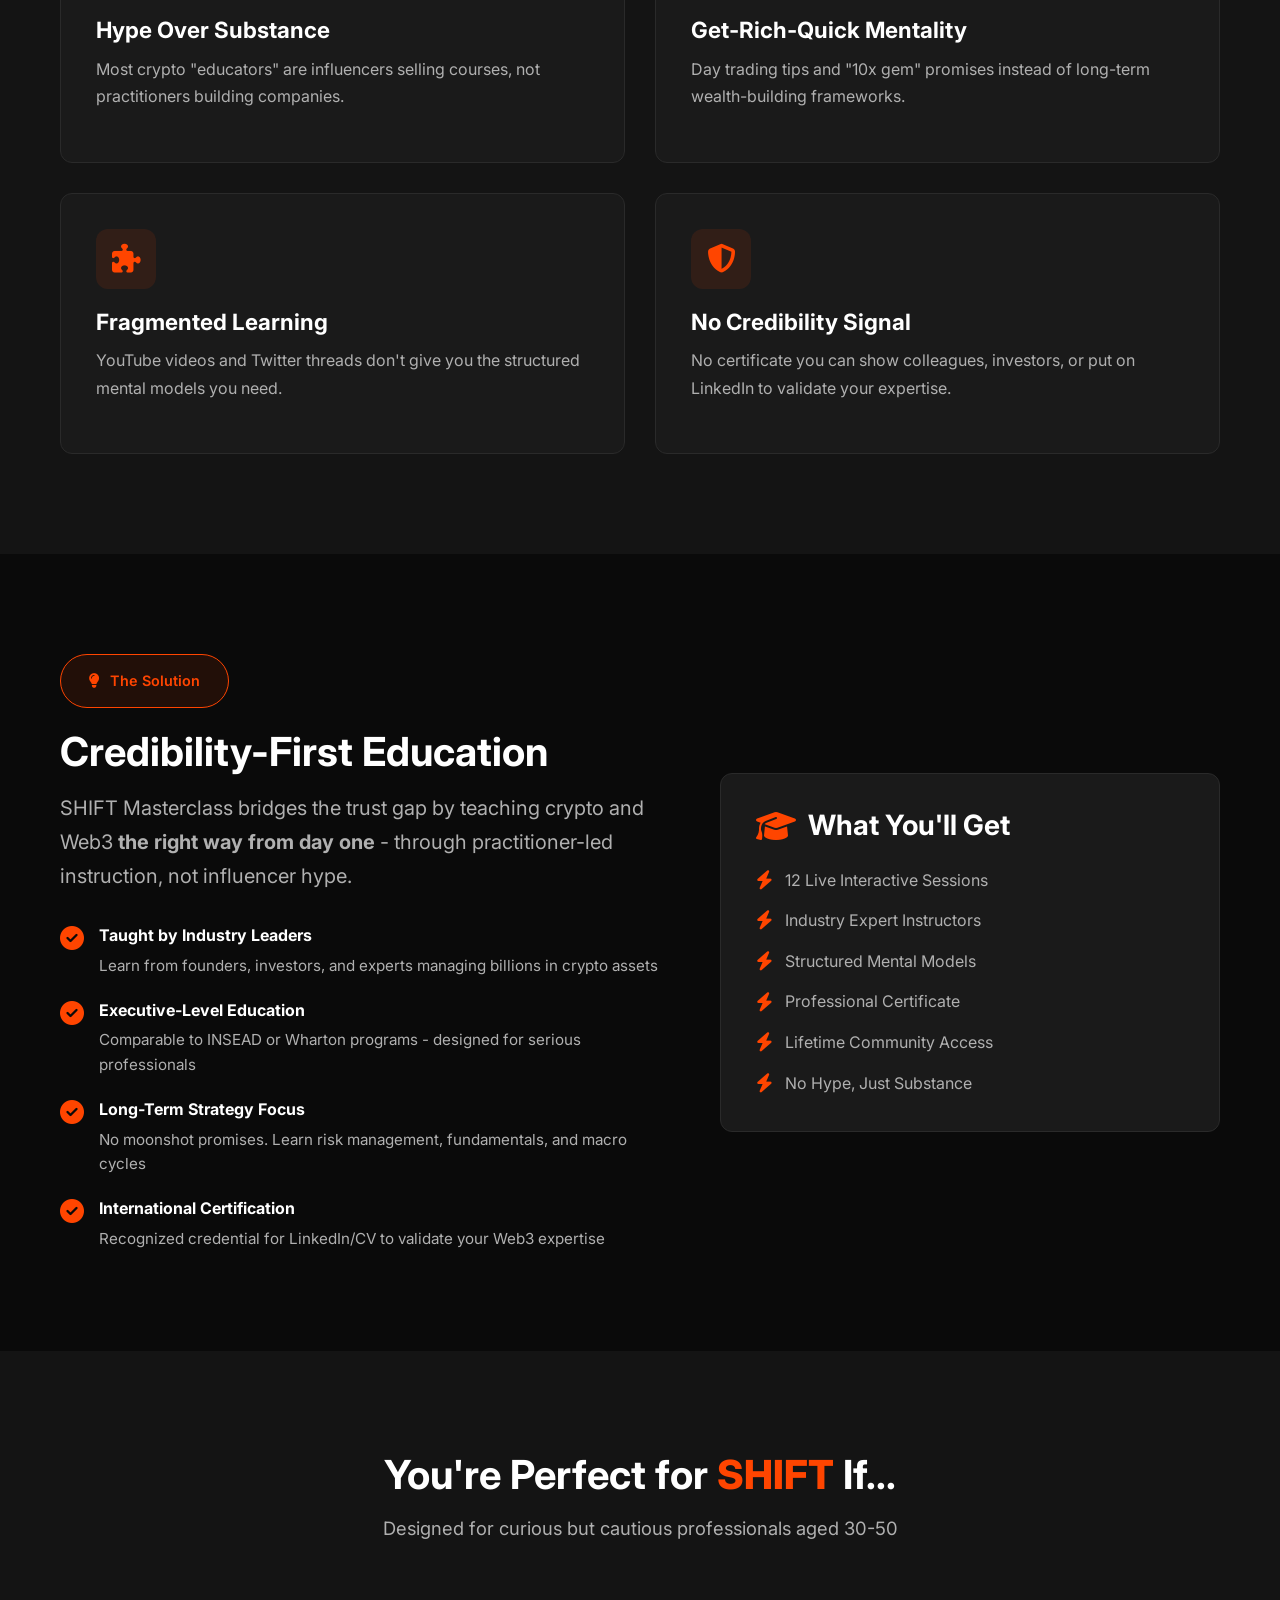
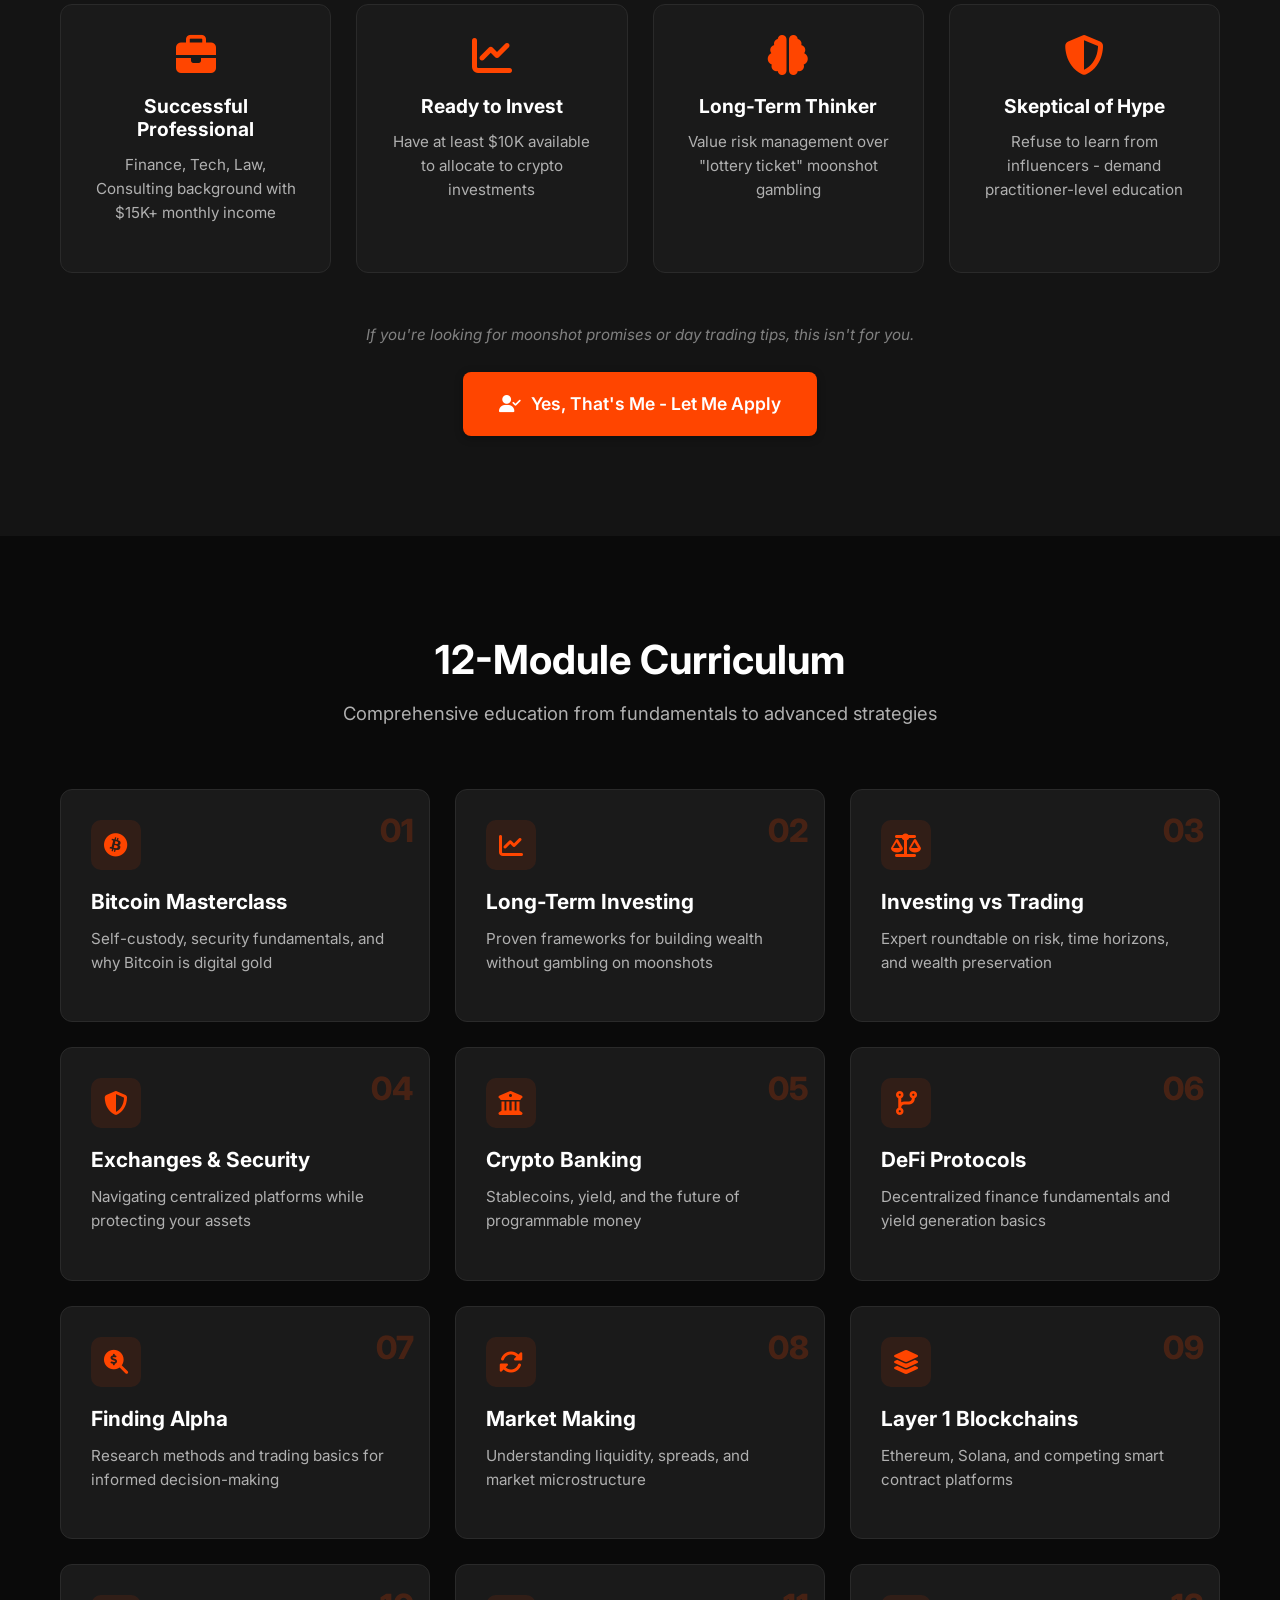
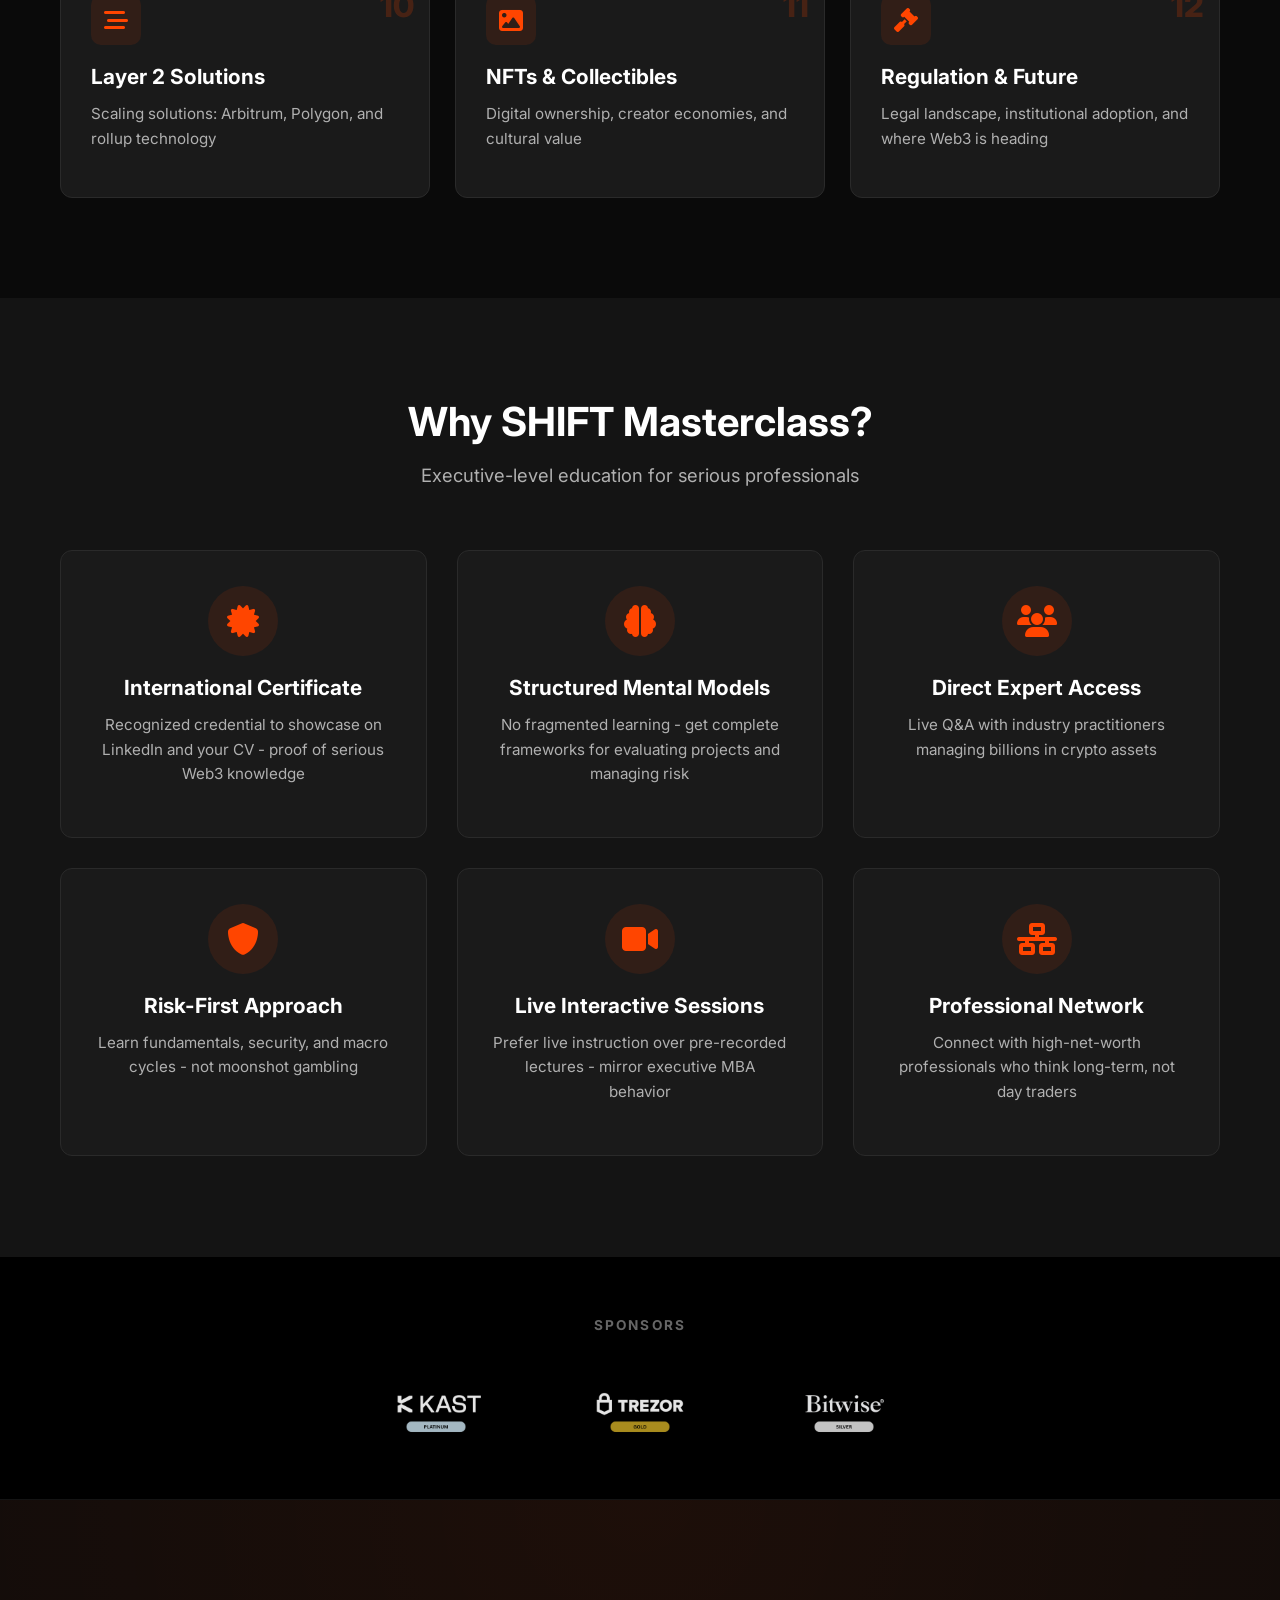
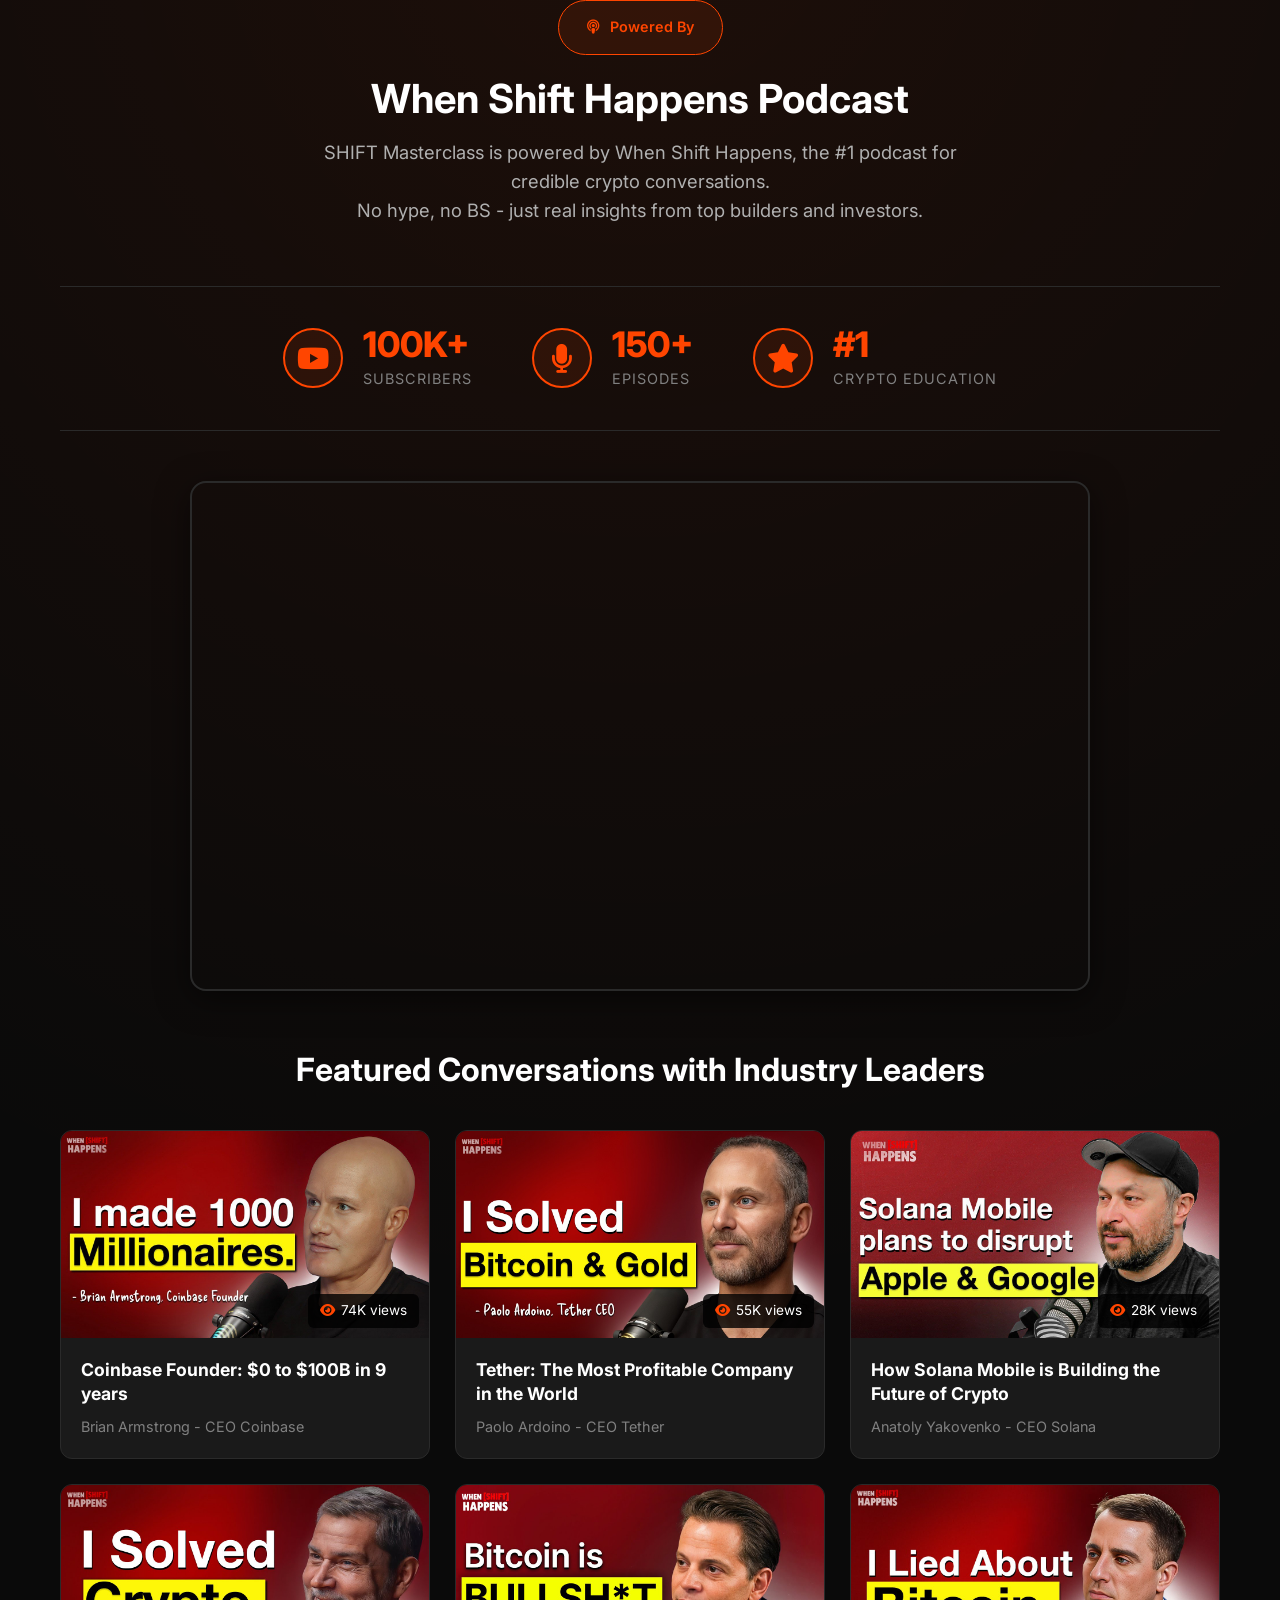
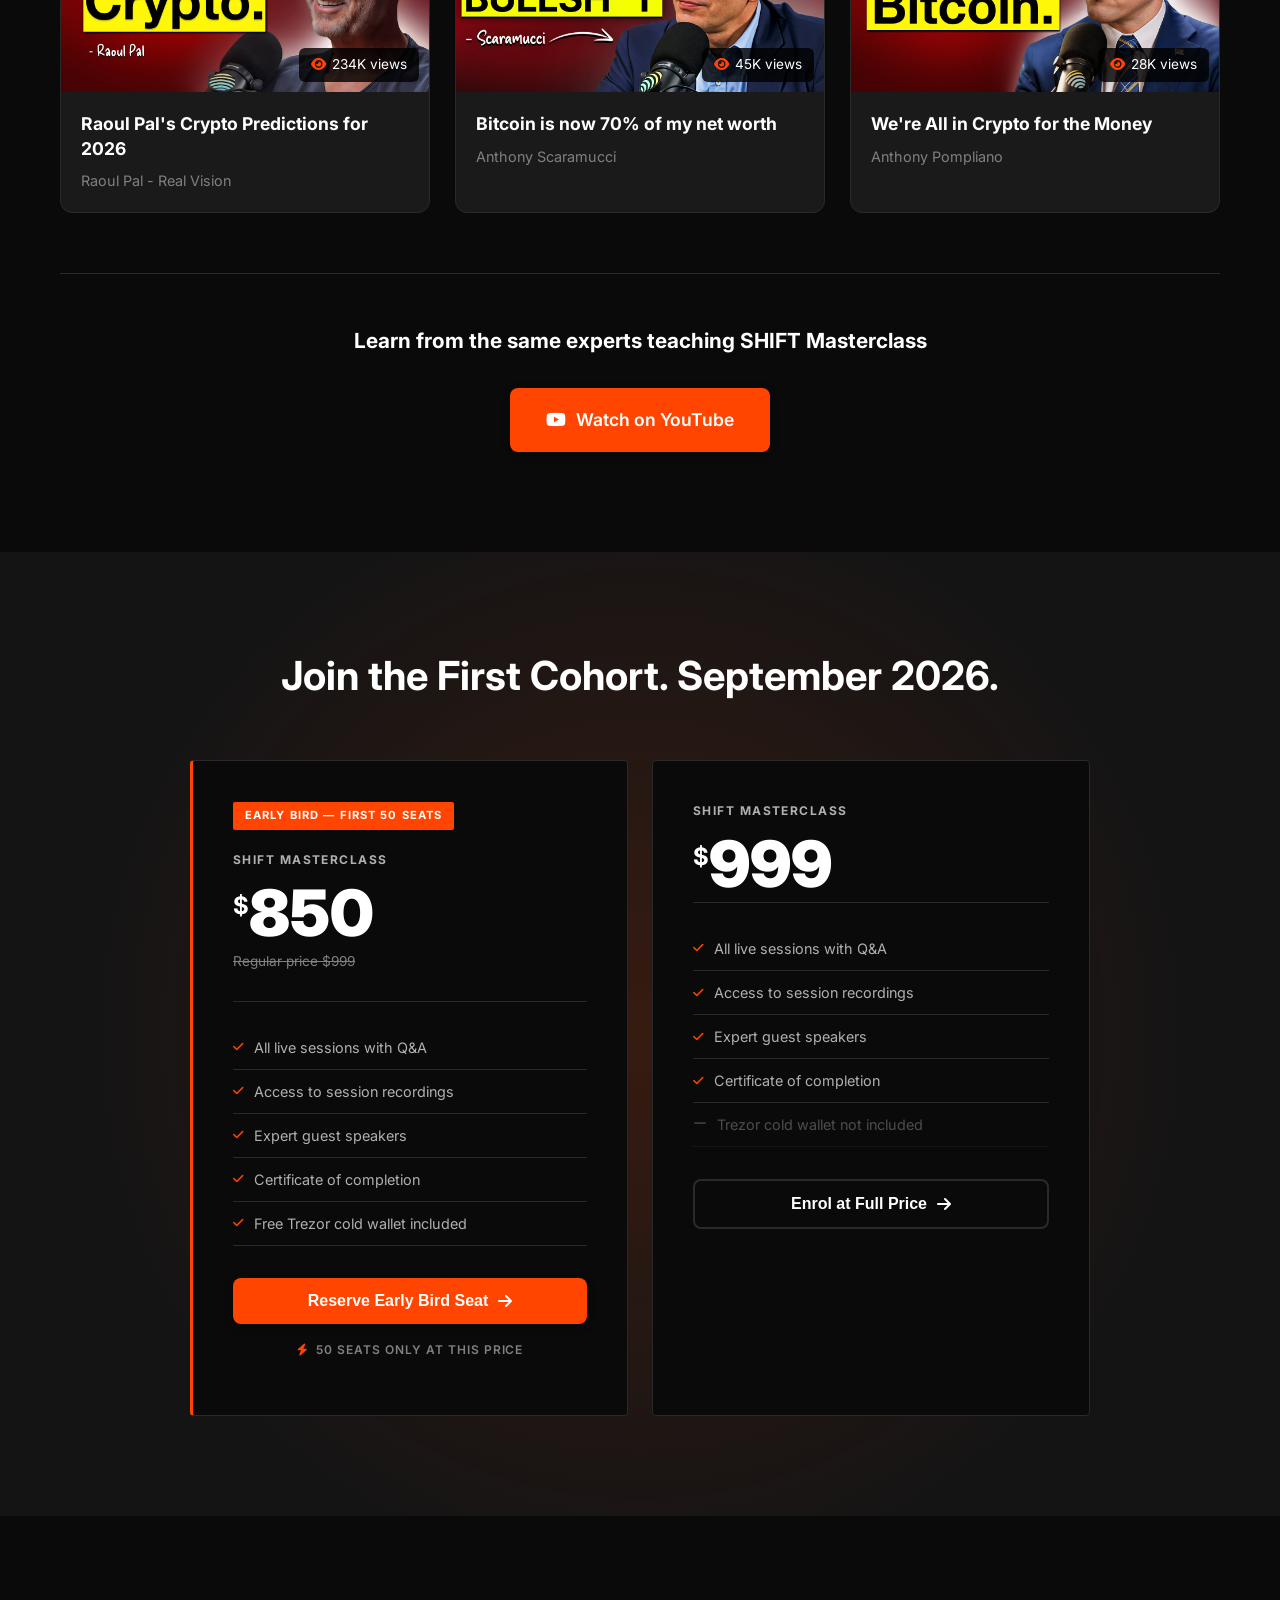
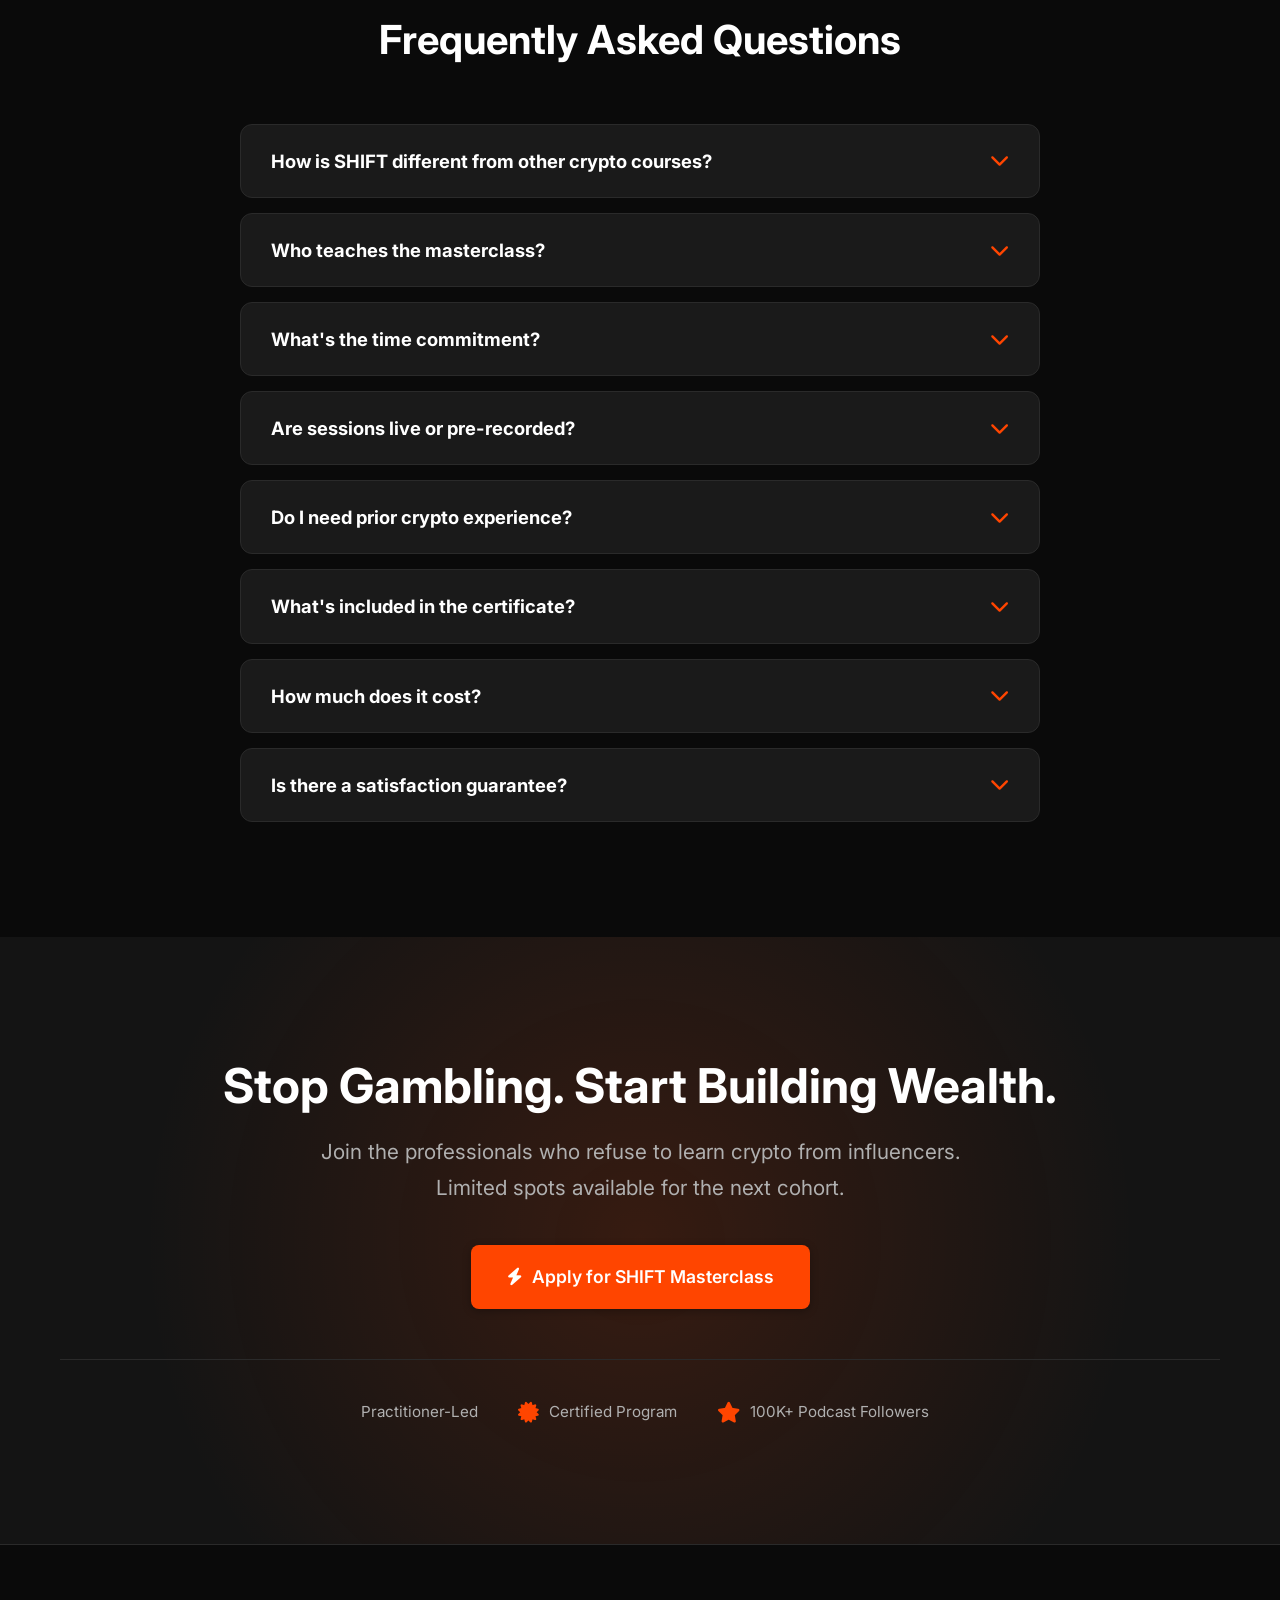
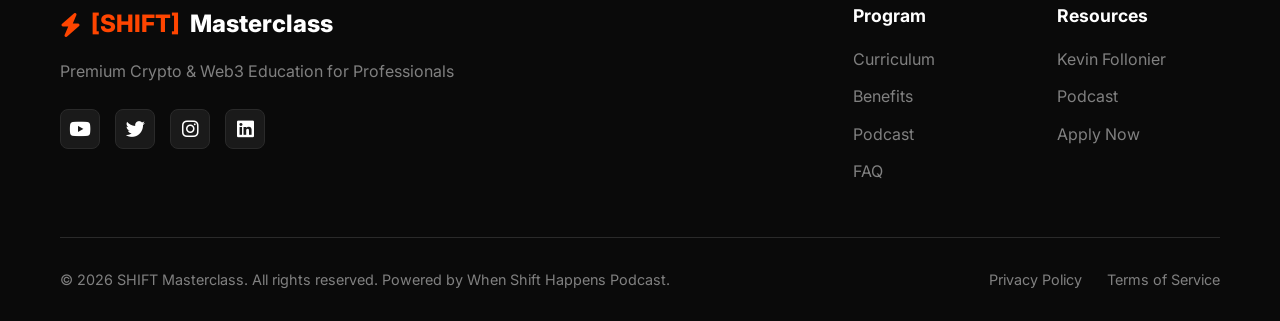
==== commit be2c0608: "Add sponsors strip, fix logos, update FAQs and pricing section - Add Sponsors strip with Kast, Trezo" ====
--- a/index.html
+++ b/index.html
@@ -362,6 +362,18 @@
         </div>
     </section>
 
+    <!-- Sponsors Strip -->
+    <section class="sponsors-strip">
+        <div class="container">
+            <h2 class="sponsors-title">Sponsors</h2>
+            <div class="sponsors-logos">
+                <img src="images/Kast-logo.png" alt="Kast" class="sponsor-logo">
+                <img src="images/trezor-logo.png" alt="Trezor" class="sponsor-logo">
+                <img src="images/Bitwise-logo.png" alt="Bitwise" class="sponsor-logo">
+            </div>
+        </div>
+    </section>
+
     <!-- Podcast Showcase Section - NEW -->
     <section class="podcast-showcase" id="podcast">
         <div class="container">
@@ -574,7 +586,7 @@
                         <i class="fas fa-chevron-down"></i>
                     </div>
                     <div class="faq-answer">
-                        <p>Instructors include guests from the When Shift Happens podcast: founders of major crypto companies, institutional investors, DeFi protocol creators, and industry veterans with real-world experience building and managing billions in digital assets.</p>
+                        <p>The course is hosted by Kevin Follonier (host of the When Shift Happens Podcast) and multiple instructors include guests from the When Shift Happens podcast: founders of major crypto companies, institutional investors, DeFi protocol creators, and industry veterans with real-world experience building and managing billions in digital assets.</p>
                     </div>
                 </div>
                 <div class="faq-item">
@@ -583,7 +595,7 @@
                         <i class="fas fa-chevron-down"></i>
                     </div>
                     <div class="faq-answer">
-                        <p>The program runs for 12 weeks with one 90-minute live session per week. Sessions are scheduled for professional availability (evenings/weekends). Expect 2-3 hours per week for the live session plus self-study.</p>
+                        <p>The program runs for 2 weeks, 5 days per week with one 60 to 90-minute live session per day. Sessions are scheduled for professional availability (evenings/weekends). Expect 6-9 hours per week for the live session plus self-study.</p>
                     </div>
                 </div>
                 <div class="faq-item">
@@ -619,7 +631,7 @@
                         <i class="fas fa-chevron-down"></i>
                     </div>
                     <div class="faq-answer">
-                        <p>Investment details are shared upon application approval. This is executive-level education comparable to MBA programs - premium pricing reflects the quality, expert access, and career value. Think INSEAD or Wharton for Web3.</p>
+                        <p>The SHIFT Masterclass is priced at <strong>$850 Early Bird (first 50 seats)</strong> or <strong>$999 regular price</strong>. This is executive-level education comparable to MBA programs — premium pricing reflects the quality, expert access, and career value. Think INSEAD or Wharton for Web3.</p>
                     </div>
                 </div>
                 <div class="faq-item">
--- a/css/style.css
+++ b/css/style.css
@@ -1135,6 +1135,57 @@
 
 .faq-answer strong {
     color: var(--text-primary);
+}
+
+/* ===================================
+   SPONSORS STRIP
+   =================================== */
+.sponsors-strip {
+    background: #000;
+    padding: 60px 0;
+    text-align: center;
+    border-top: 1px solid rgba(255,255,255,0.08);
+    border-bottom: 1px solid rgba(255,255,255,0.08);
+}
+
+.sponsors-title {
+    font-size: 0.85rem;
+    font-weight: 700;
+    letter-spacing: 0.15em;
+    text-transform: uppercase;
+    color: rgba(255,255,255,0.4);
+    margin-bottom: 36px;
+}
+
+.sponsors-logos {
+    display: flex;
+    align-items: center;
+    justify-content: center;
+    gap: 64px;
+    flex-wrap: wrap;
+}
+
+.sponsor-logo {
+    height: 70px;
+    width: auto;
+    max-width: 200px;
+    object-fit: contain;
+    opacity: 0.9;
+    transition: opacity 0.2s ease;
+}
+
+.sponsor-logo:hover {
+    opacity: 1;
+}
+
+@media (max-width: 768px) {
+    .sponsors-logos {
+        flex-direction: column;
+        gap: 36px;
+    }
+    .sponsor-logo {
+        height: 55px;
+    }
 }
 
 /* ===================================
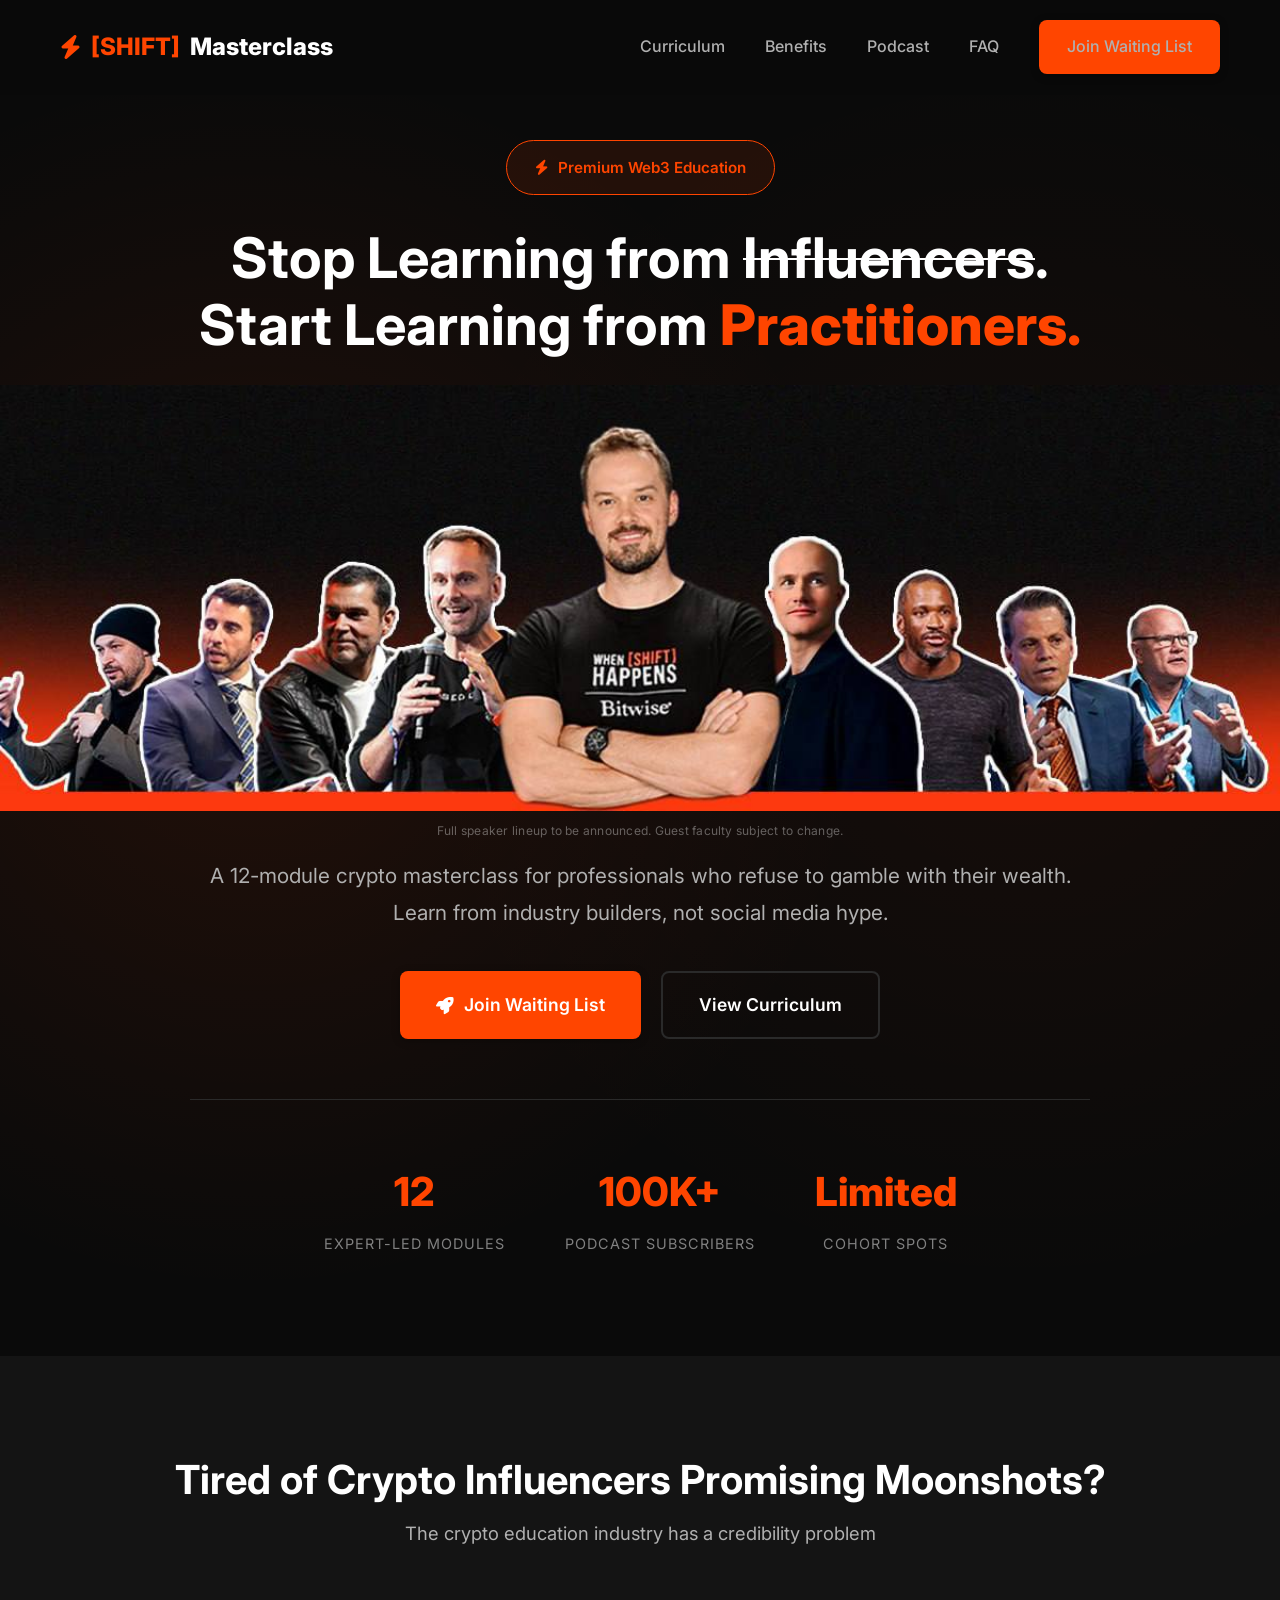
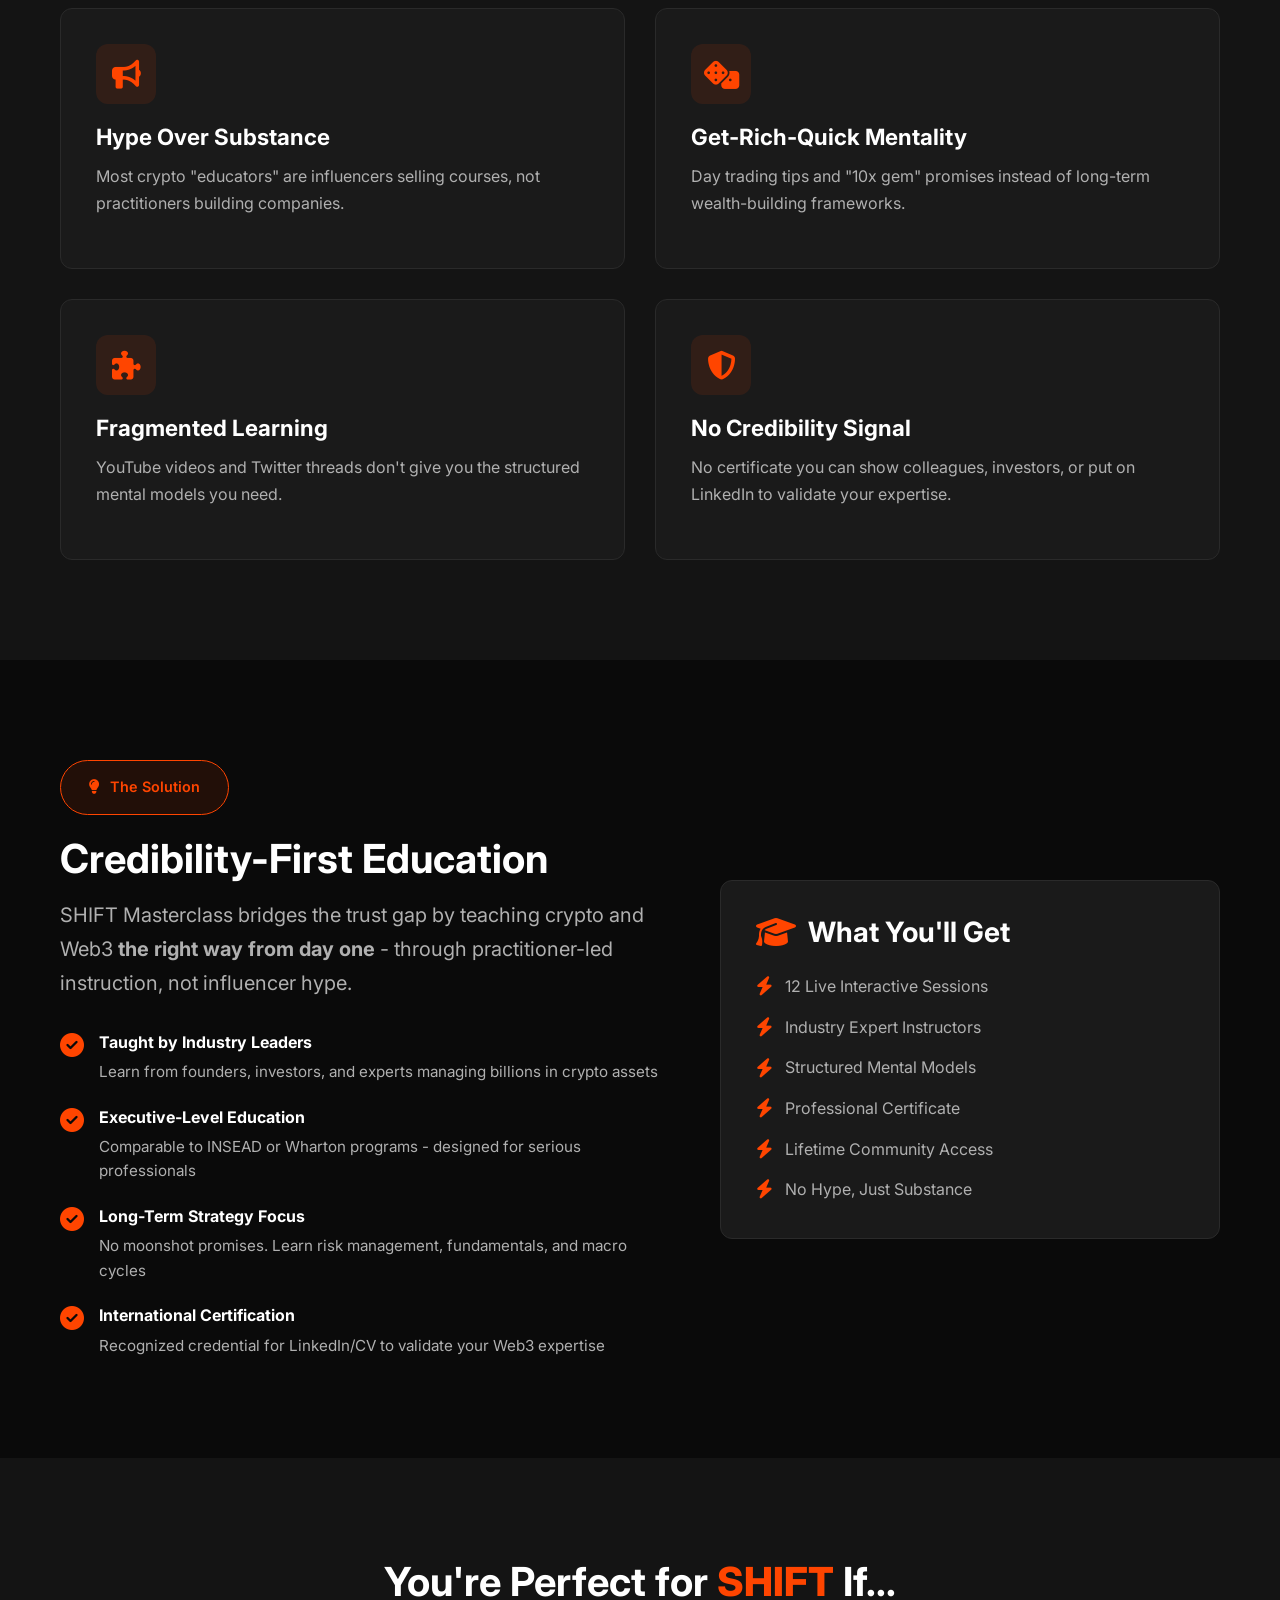
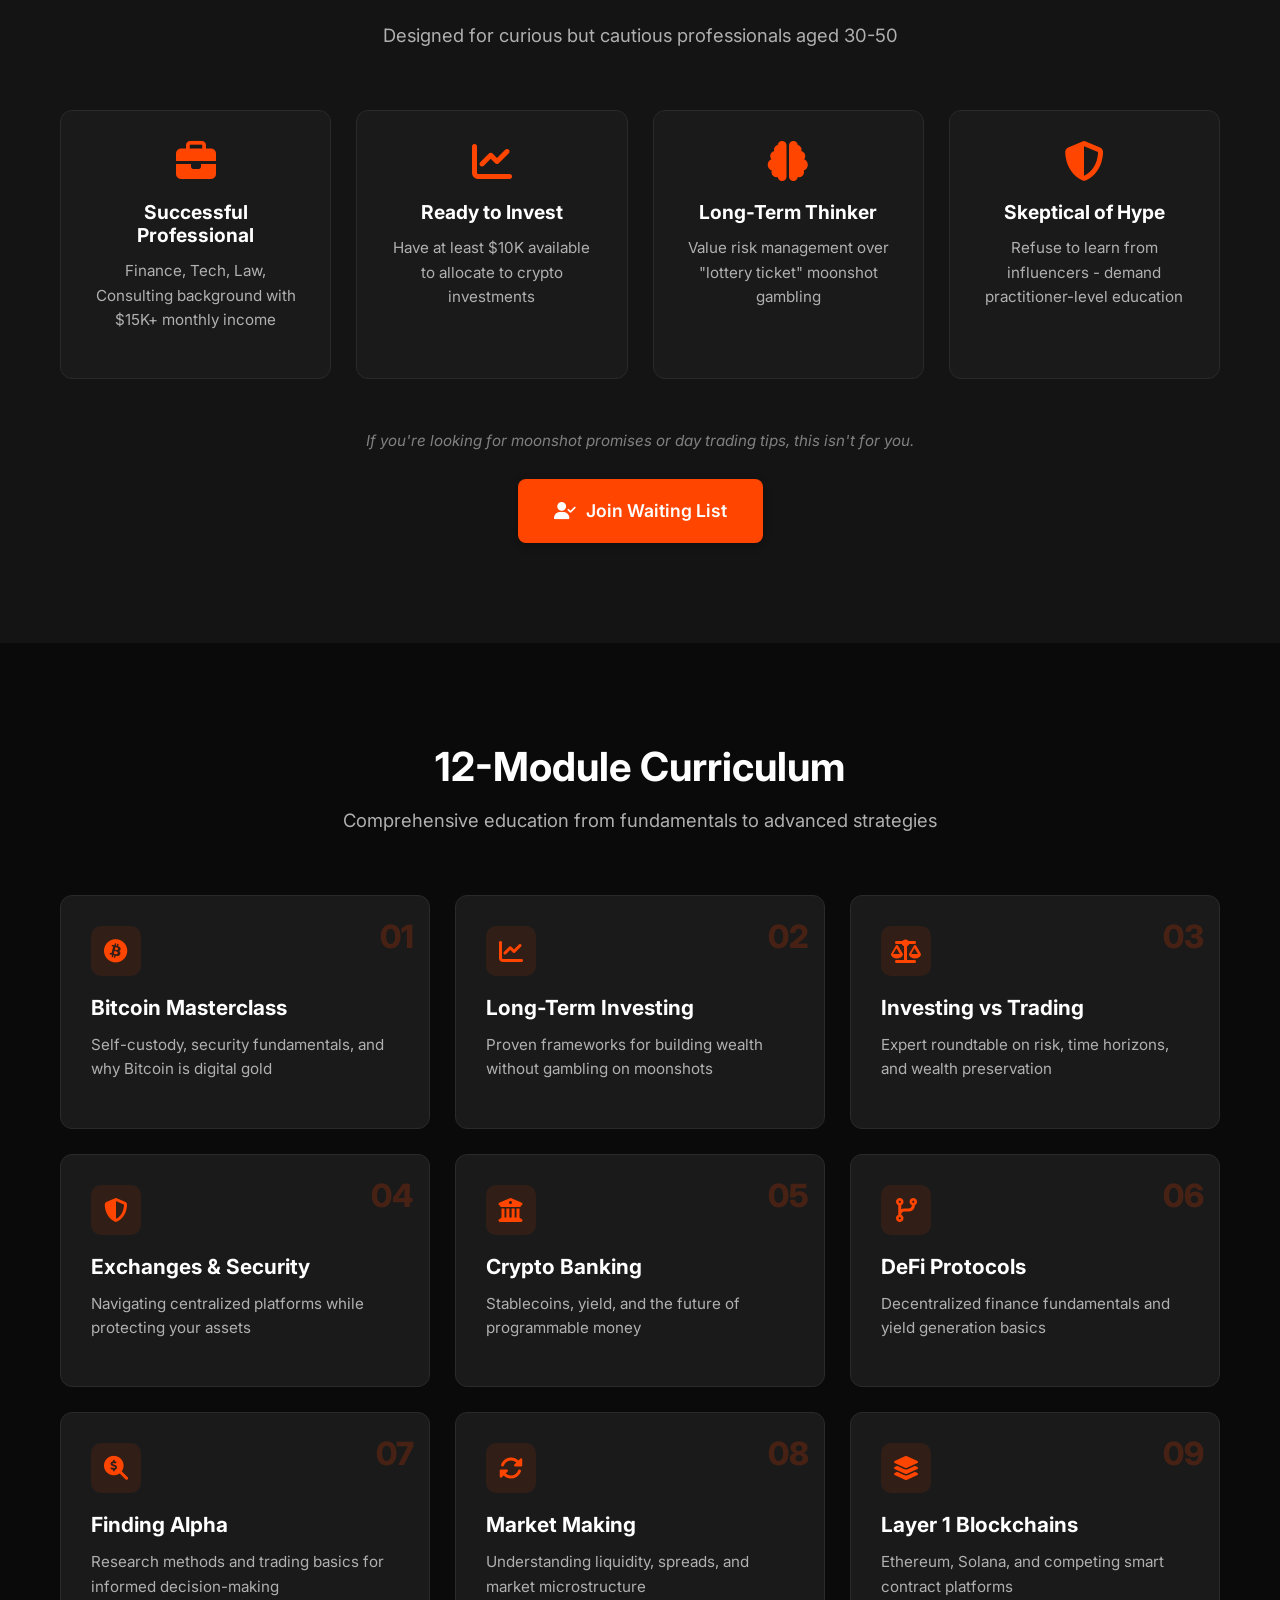
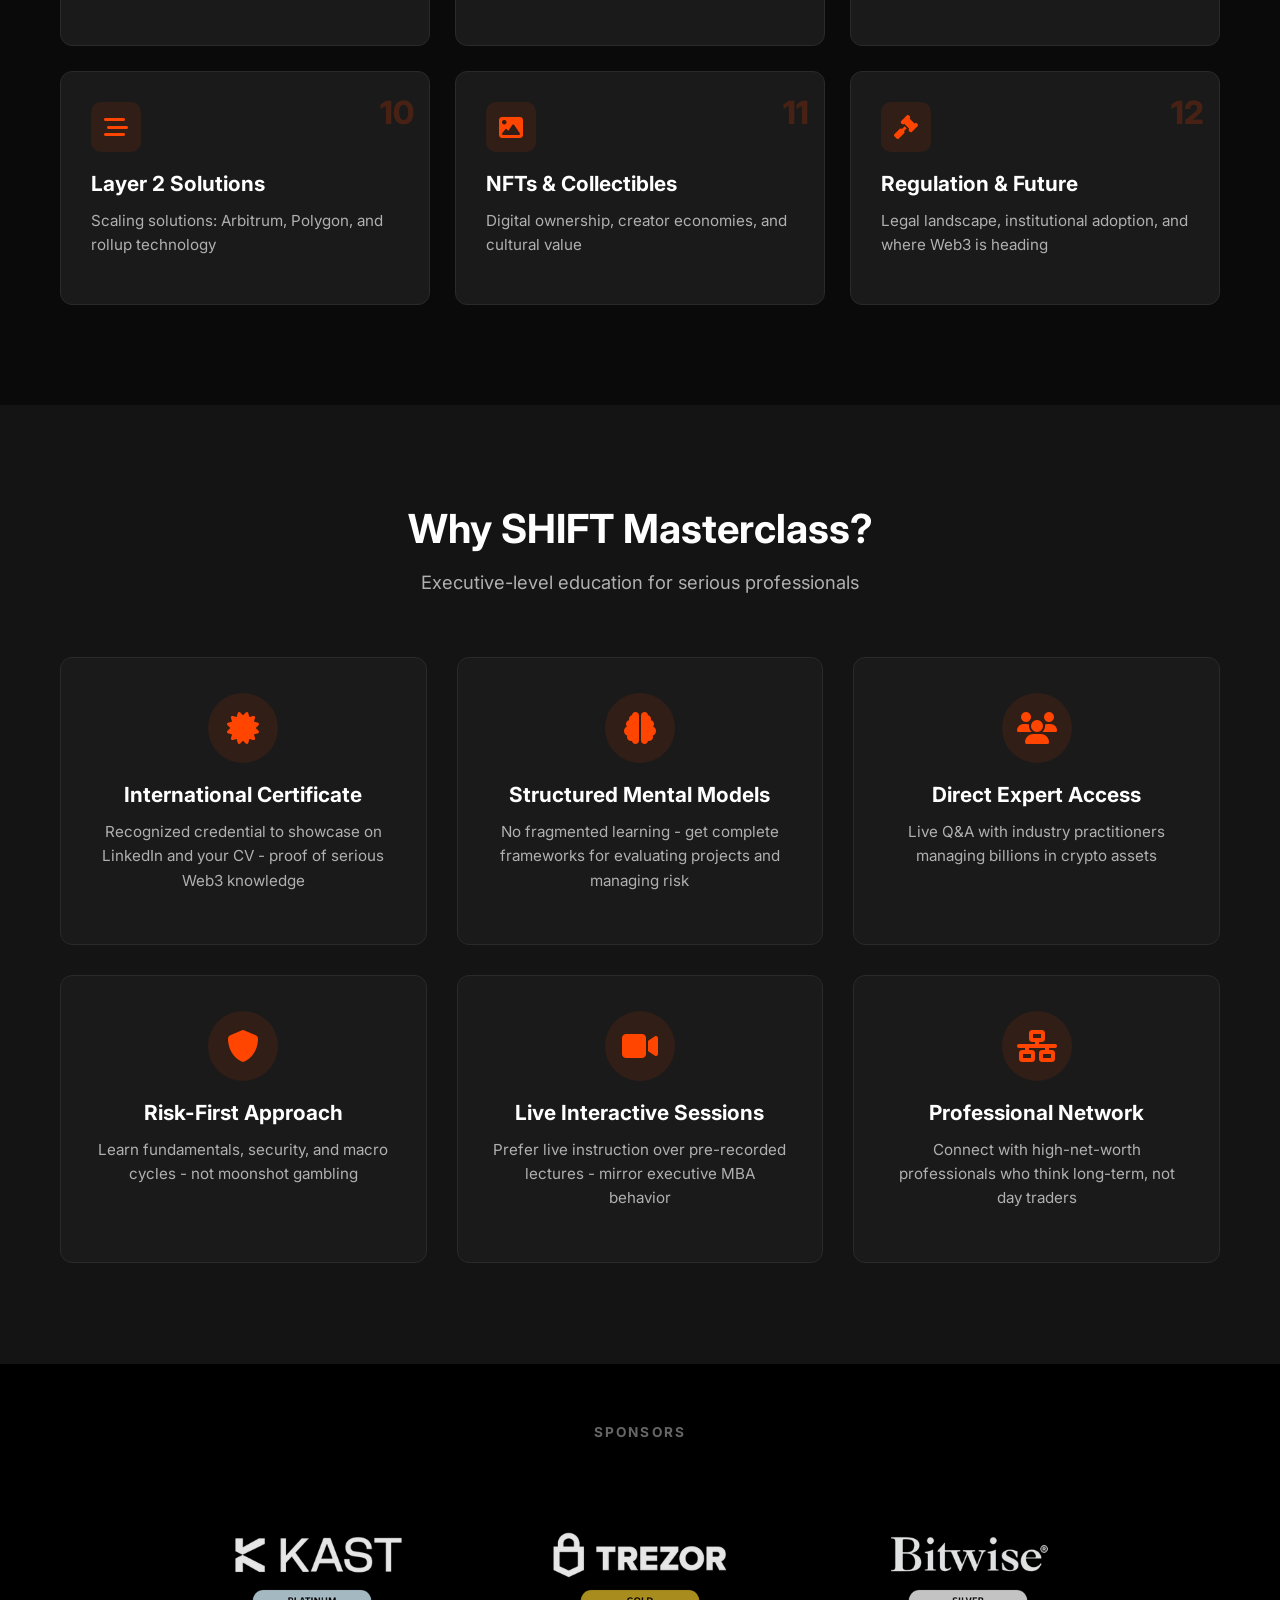
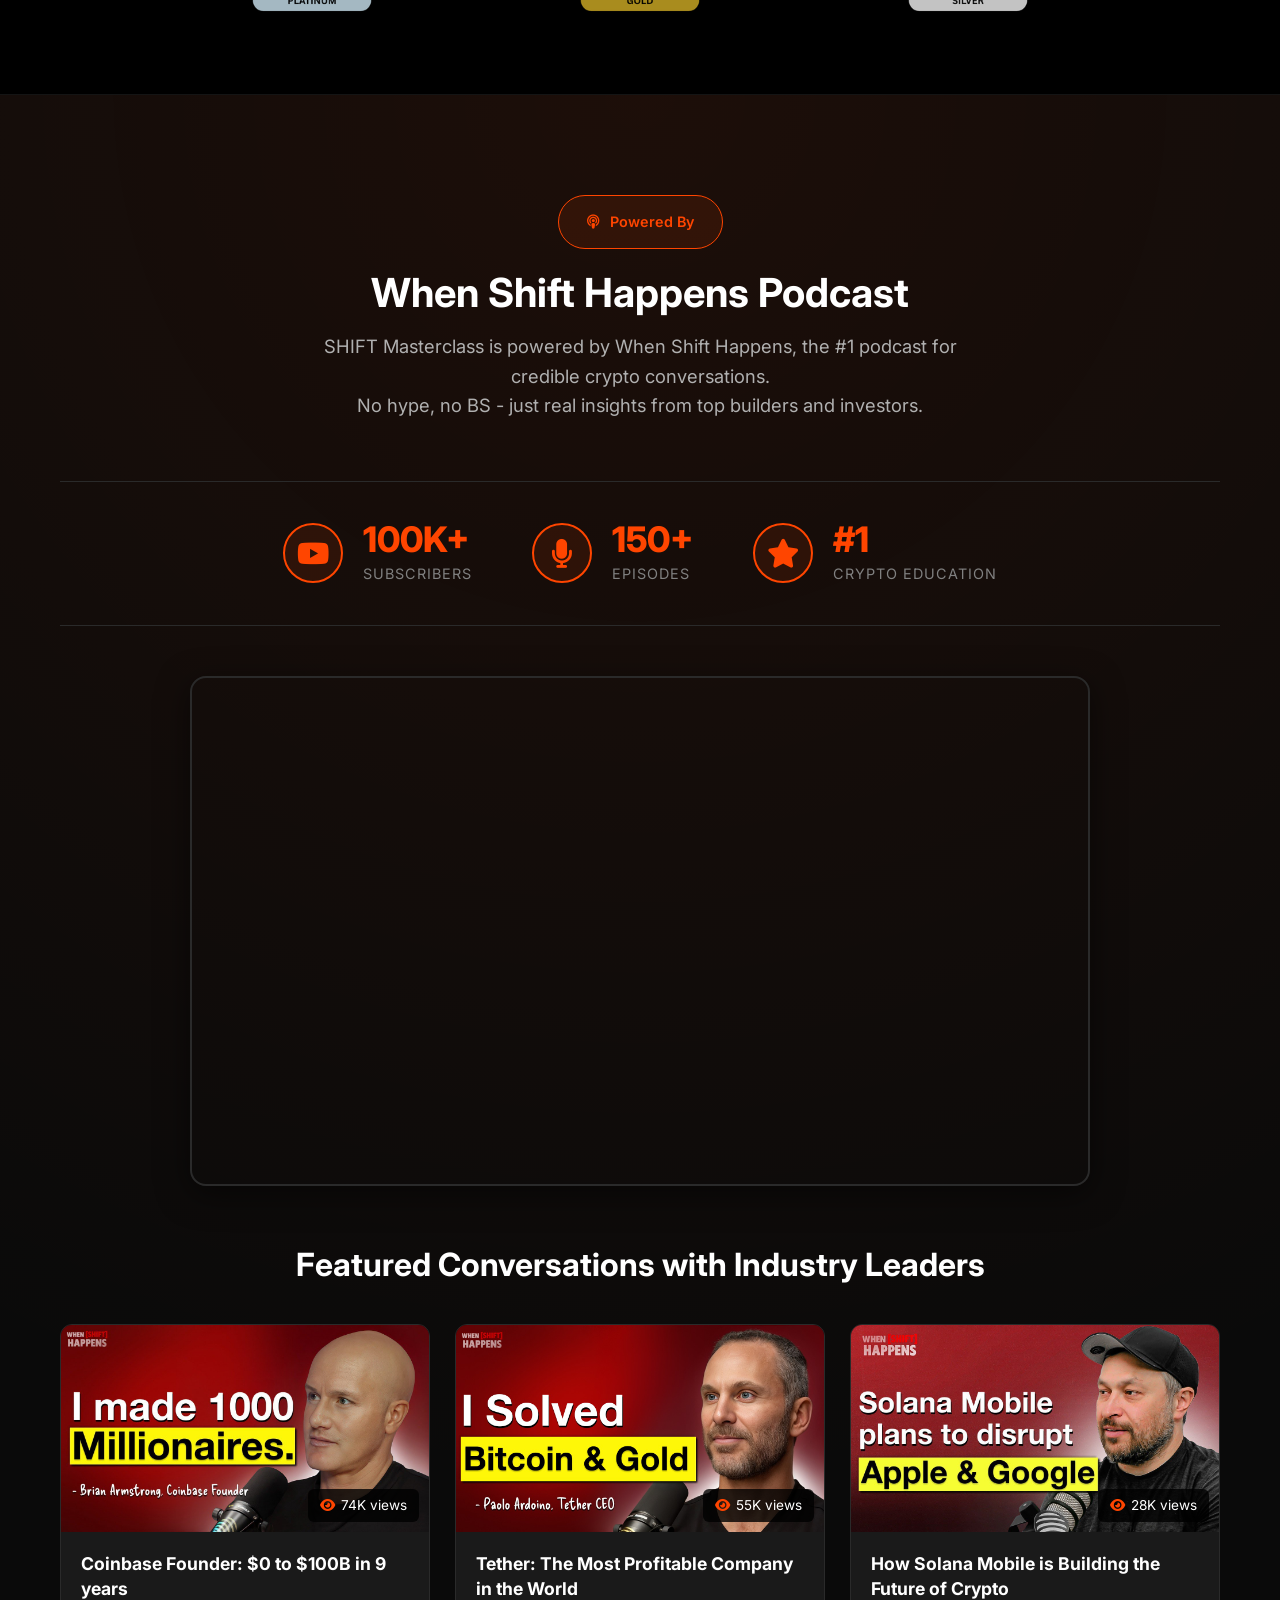
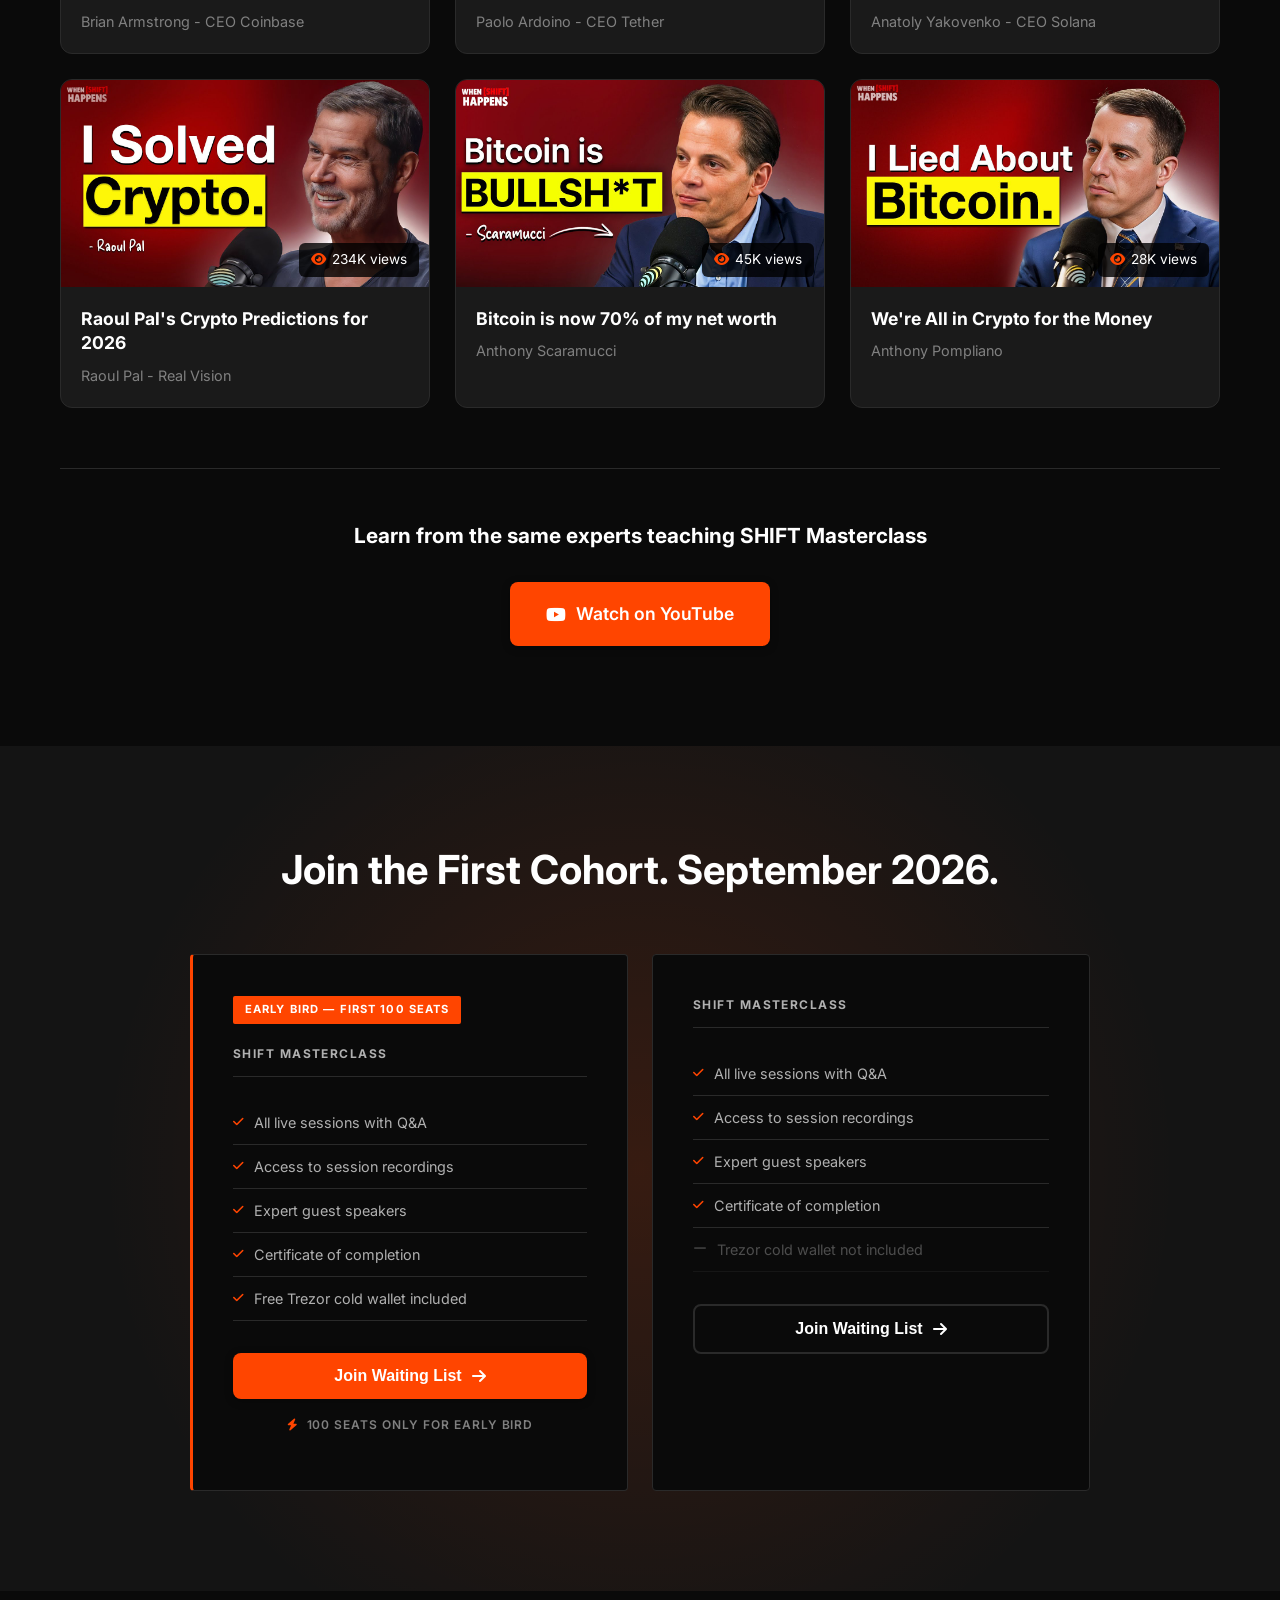
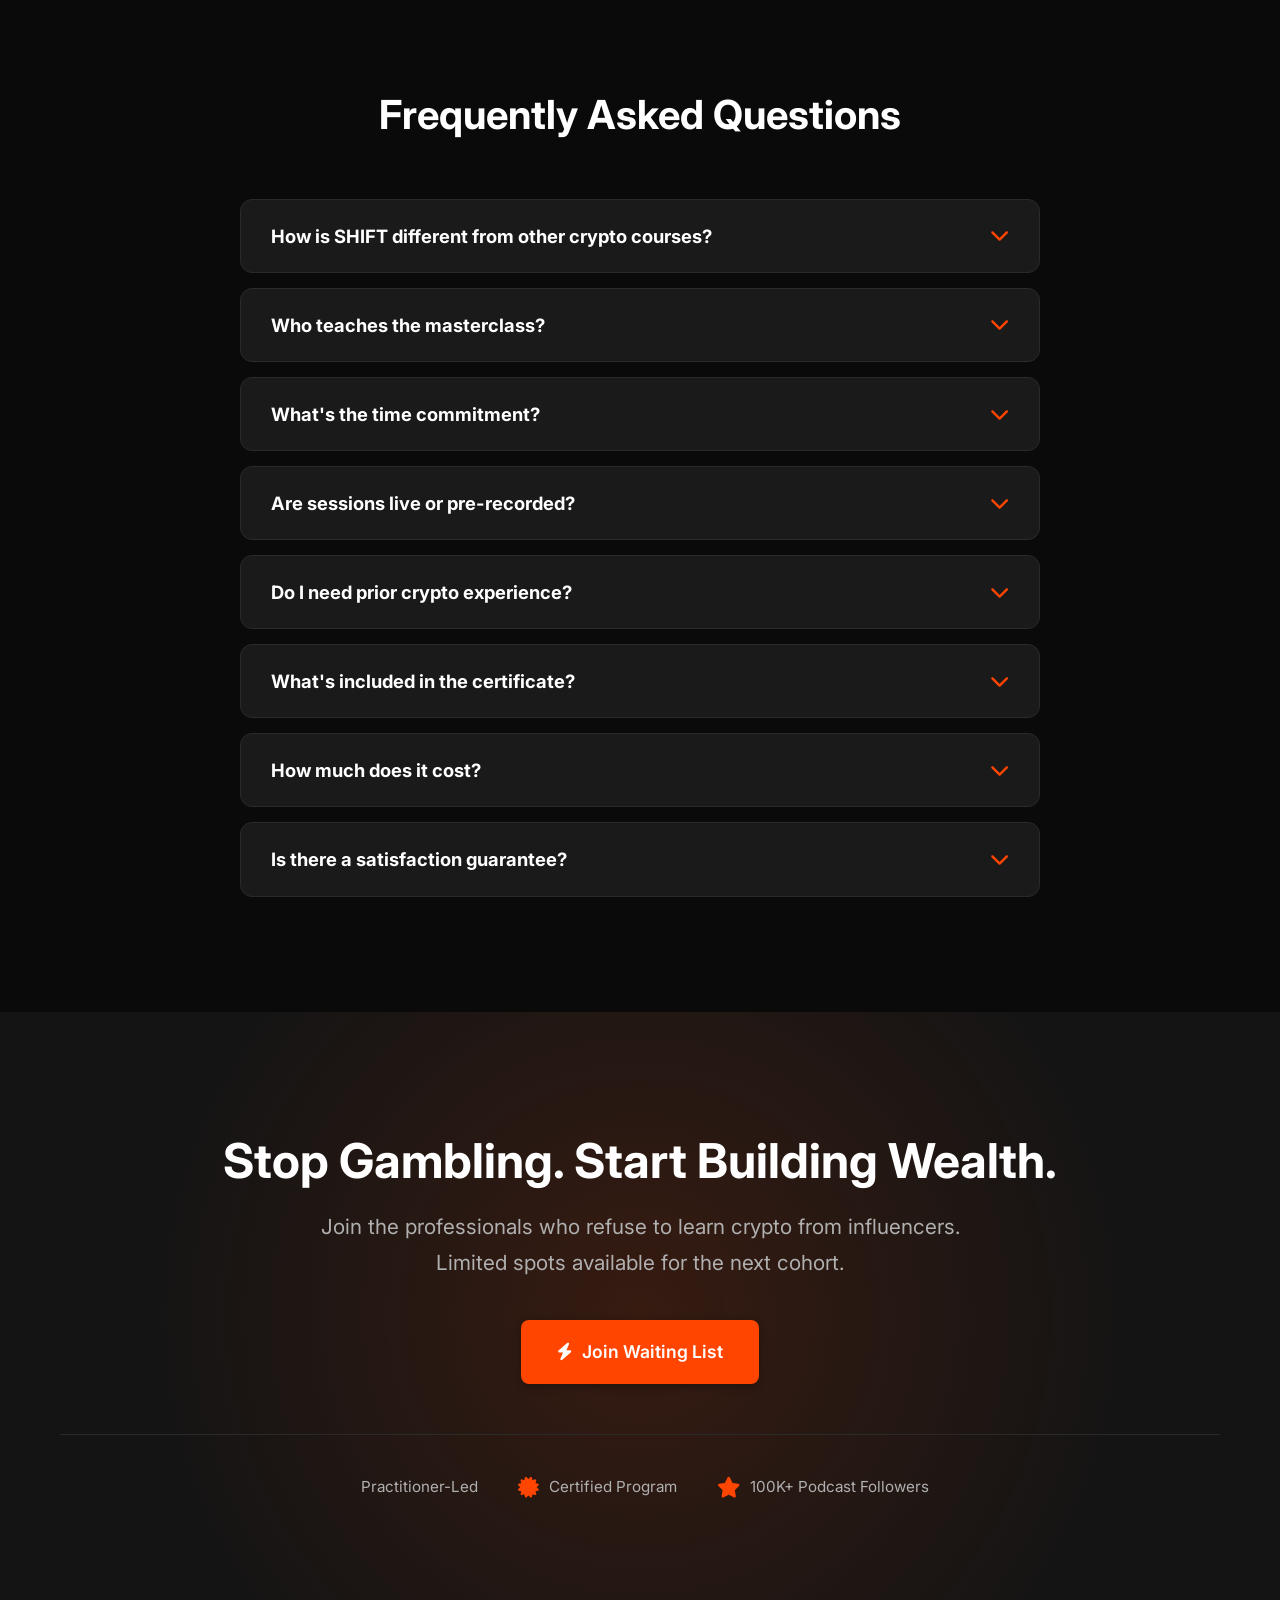
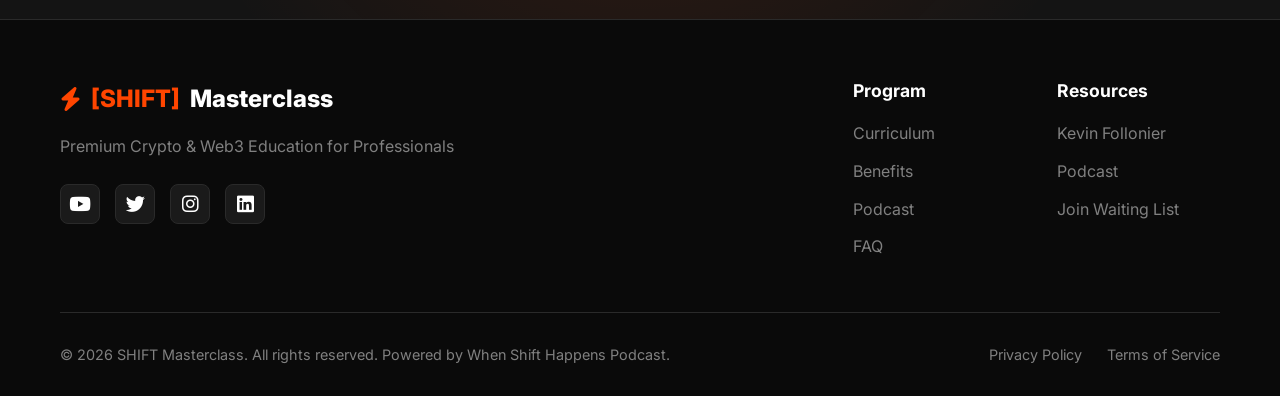
==== commit 44df80ad: "Update CTAs, pricing, banner and FAQ content - Replace hero banner with speakers-banner.jpg (natural" ====
--- a/index.html
+++ b/index.html
@@ -30,7 +30,7 @@
                     <li><a href="#benefits">Benefits</a></li>
                     <li><a href="#podcast">Podcast</a></li>
                     <li><a href="#faq">FAQ</a></li>
-                    <li><a href="#pricing" class="btn btn-primary">Apply Now</a></li>
+                    <li><a href="#pricing" class="btn btn-primary">Join Waiting List</a></li>
                 </ul>
             </div>
         </div>
@@ -48,7 +48,7 @@
                     Start Learning from <span class="shift-text">Practitioners.</span>
                 </h1>
                 <div class="hero-guests">
-                    <img src="images/Banner YT - IMG_5723.JPG" alt="SHIFT Masterclass featured guests">
+                    <img src="images/speakers-banner.jpg" alt="SHIFT Masterclass featured guests">
                     <p class="speaker-disclaimer">Full speaker lineup to be announced. Guest faculty subject to change.</p>
                 </div>
                 <p class="hero-subtitle">
@@ -57,7 +57,7 @@
                 </p>
                 <div class="hero-cta">
                     <a href="#pricing" class="btn btn-primary btn-large">
-                        <i class="fas fa-rocket"></i> Apply for Next Cohort
+                        <i class="fas fa-rocket"></i> Join Waiting List
                     </a>
                     <a href="#curriculum" class="btn btn-secondary btn-large">
                         View Curriculum
@@ -218,7 +218,7 @@
             <div class="audience-cta">
                 <p class="disclaimer">If you're looking for moonshot promises or day trading tips, this isn't for you.</p>
                 <a href="#pricing" class="btn btn-primary btn-large">
-                    <i class="fas fa-user-check"></i> Yes, That's Me - Let Me Apply
+                    <i class="fas fa-user-check"></i> Join Waiting List
                 </a>
             </div>
         </div>
@@ -529,12 +529,8 @@
             <div class="pricing-cards">
                 <!-- Early Bird -->
                 <div class="pricing-card pricing-card--featured">
-                    <div class="pricing-card__badge">Early Bird — First 50 Seats</div>
+                    <div class="pricing-card__badge">Early Bird — First 100 Seats</div>
                     <div class="pricing-card__name">SHIFT Masterclass</div>
-                    <div class="pricing-card__price">
-                        <span class="pricing-card__currency">$</span>850
-                    </div>
-                    <div class="pricing-card__original">Regular price $999</div>
                     <ul class="pricing-card__features">
                         <li><i class="fas fa-check"></i> All live sessions with Q&amp;A</li>
                         <li><i class="fas fa-check"></i> Access to session recordings</li>
@@ -542,15 +538,12 @@
                         <li><i class="fas fa-check"></i> Certificate of completion</li>
                         <li><i class="fas fa-check"></i> Free Trezor cold wallet included</li>
                     </ul>
-                    <button type="button" class="btn btn-primary btn-block" data-open-modal="enrollModal">Reserve Early Bird Seat <i class="fas fa-arrow-right"></i></button>
-                    <p class="pricing-card__note"><i class="fas fa-bolt"></i> 50 seats only at this price</p>
+                    <button type="button" class="btn btn-primary btn-block" data-open-modal="enrollModal">Join Waiting List <i class="fas fa-arrow-right"></i></button>
+                    <p class="pricing-card__note"><i class="fas fa-bolt"></i> 100 seats only for early bird</p>
                 </div>
                 <!-- Regular -->
                 <div class="pricing-card">
                     <div class="pricing-card__name">SHIFT Masterclass</div>
-                    <div class="pricing-card__price">
-                        <span class="pricing-card__currency">$</span>999
-                    </div>
                     <ul class="pricing-card__features">
                         <li><i class="fas fa-check"></i> All live sessions with Q&amp;A</li>
                         <li><i class="fas fa-check"></i> Access to session recordings</li>
@@ -558,7 +551,7 @@
                         <li><i class="fas fa-check"></i> Certificate of completion</li>
                         <li class="pricing-card__feature--excluded"><i class="fas fa-minus"></i> Trezor cold wallet not included</li>
                     </ul>
-                    <button type="button" class="btn btn-secondary btn-block" data-open-modal="enrollModal">Enrol at Full Price <i class="fas fa-arrow-right"></i></button>
+                    <button type="button" class="btn btn-secondary btn-block" data-open-modal="enrollModal">Join Waiting List <i class="fas fa-arrow-right"></i></button>
                 </div>
             </div>
         </div>
@@ -631,7 +624,7 @@
                         <i class="fas fa-chevron-down"></i>
                     </div>
                     <div class="faq-answer">
-                        <p>The SHIFT Masterclass is priced at <strong>$850 Early Bird (first 50 seats)</strong> or <strong>$999 regular price</strong>. This is executive-level education comparable to MBA programs — premium pricing reflects the quality, expert access, and career value. Think INSEAD or Wharton for Web3.</p>
+                        <p>The SHIFT Masterclass is priced at <strong>$850 Early Bird (first 100 seats)</strong> or <strong>$999 regular price</strong>. This is executive-level education comparable to MBA programs — premium pricing reflects the quality, expert access, and career value. Think INSEAD or Wharton for Web3.</p>
                     </div>
                 </div>
                 <div class="faq-item">
@@ -657,7 +650,7 @@
                     <br>Limited spots available for the next cohort.
                 </p>
                 <a href="#pricing" class="btn btn-primary btn-large">
-                    <i class="fas fa-bolt"></i> Apply for SHIFT Masterclass
+                    <i class="fas fa-bolt"></i> Join Waiting List
                 </a>
                 <div class="cta-trust">
                     <div class="trust-badge">
@@ -717,7 +710,7 @@
                         <ul>
                             <li><a href="https://www.kevinfollonier.com" target="_blank">Kevin Follonier</a></li>
                             <li><a href="https://www.youtube.com/@when-shift-happens" target="_blank">Podcast</a></li>
-                            <li><a href="#pricing">Apply Now</a></li>
+                            <li><a href="#pricing">Join Waiting List</a></li>
                         </ul>
                     </div>
                 </div>
@@ -737,7 +730,7 @@
         <div class="modal">
             <button class="modal__close" id="modalClose" aria-label="Close">&times;</button>
             <h3 class="modal__title" id="modalTitle">Reserve Your Early Bird Seat</h3>
-            <p class="modal__subtitle">50 seats only · September 2026 cohort</p>
+            <p class="modal__subtitle">100 seats only · September 2026 cohort</p>
             <form id="enrollmentForm" method="POST" action="https://formsubmit.co/whenshifthappens.pod@gmail.com">
                 <div class="form-group">
                     <label for="fullName">Full Name *</label>
--- a/css/style.css
+++ b/css/style.css
@@ -313,9 +313,7 @@
 
 .hero-guests img {
     width: 100%;
-    height: 320px;
-    object-fit: cover;
-    object-position: center 45%;
+    height: auto;
     display: block;
 }
 
@@ -1161,17 +1159,18 @@
     display: flex;
     align-items: center;
     justify-content: center;
-    gap: 64px;
-    flex-wrap: wrap;
+    gap: 48px;
+    flex-wrap: nowrap;
 }
 
 .sponsor-logo {
-    height: 70px;
+    height: 158px;
     width: auto;
-    max-width: 200px;
+    max-width: 280px;
     object-fit: contain;
     opacity: 0.9;
     transition: opacity 0.2s ease;
+    flex-shrink: 1;
 }
 
 .sponsor-logo:hover {
@@ -1184,7 +1183,8 @@
         gap: 36px;
     }
     .sponsor-logo {
-        height: 55px;
+        height: 120px;
+        max-width: 240px;
     }
 }
 
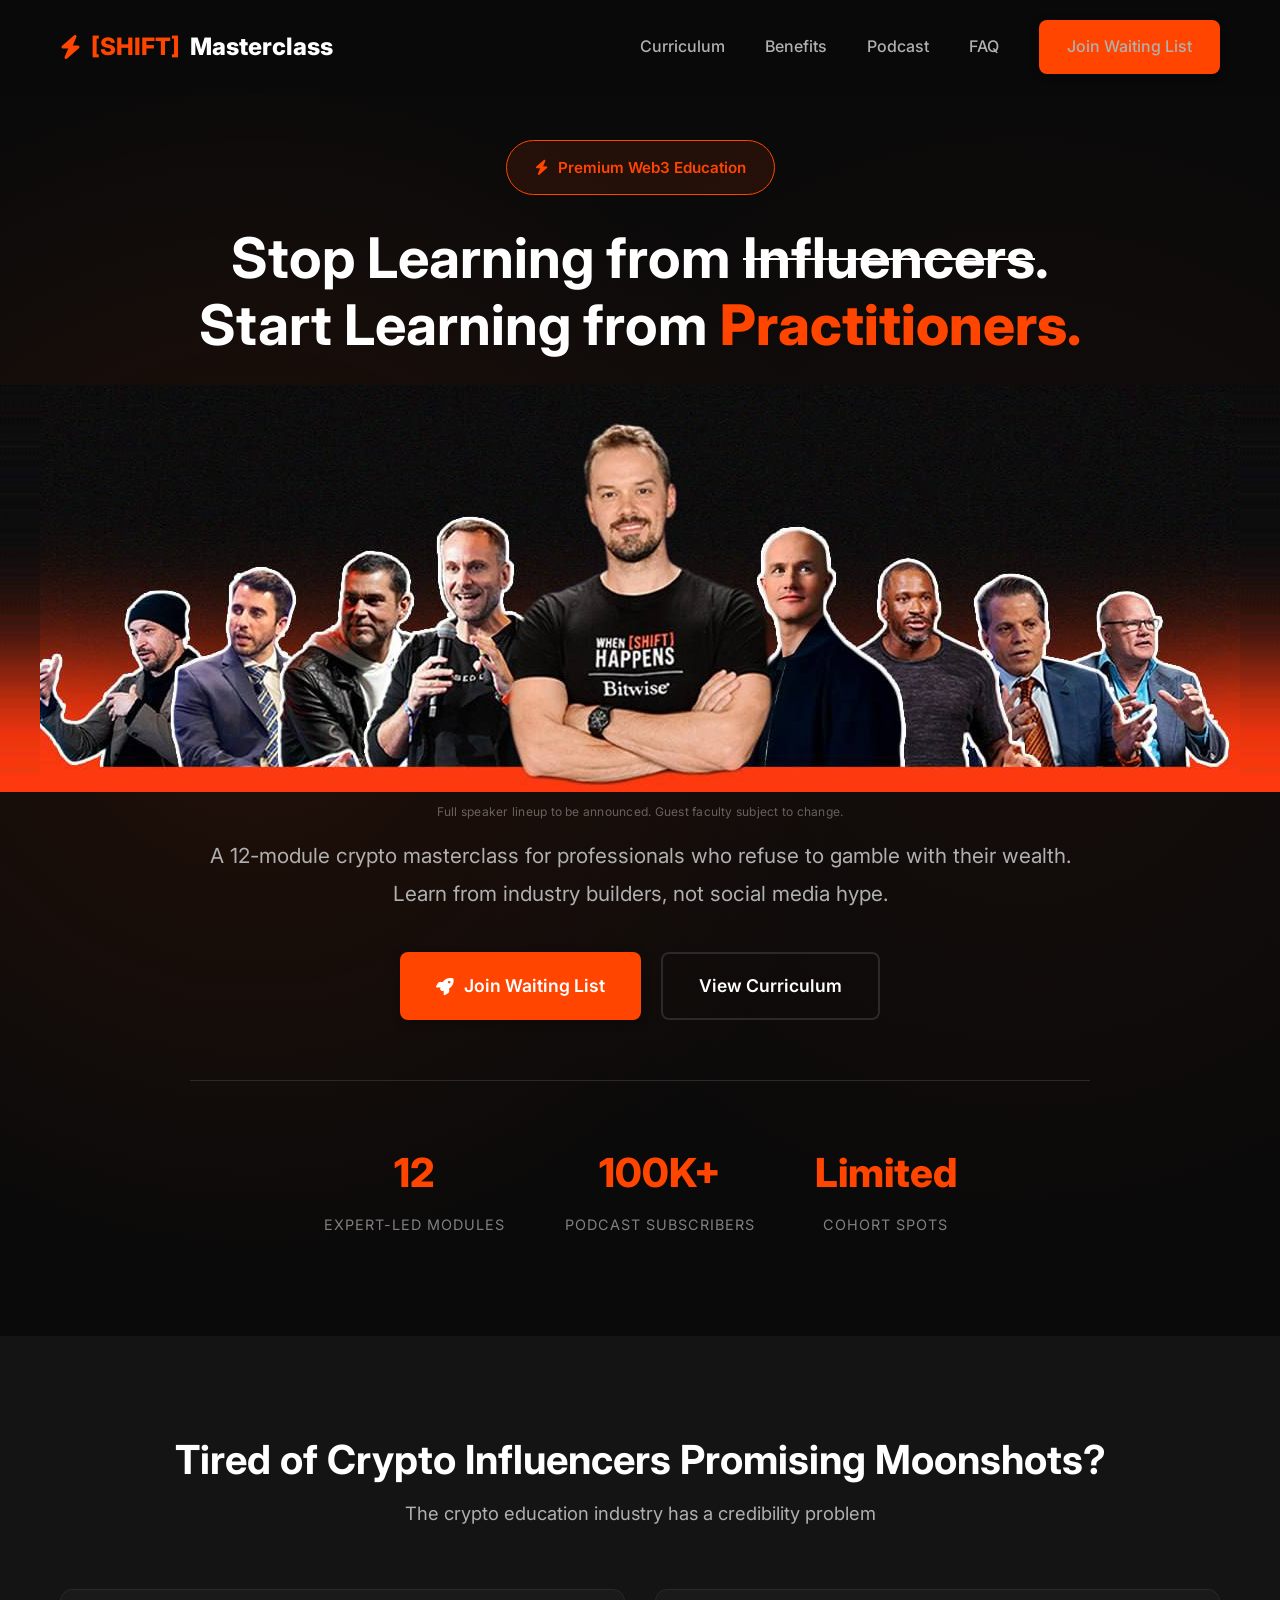
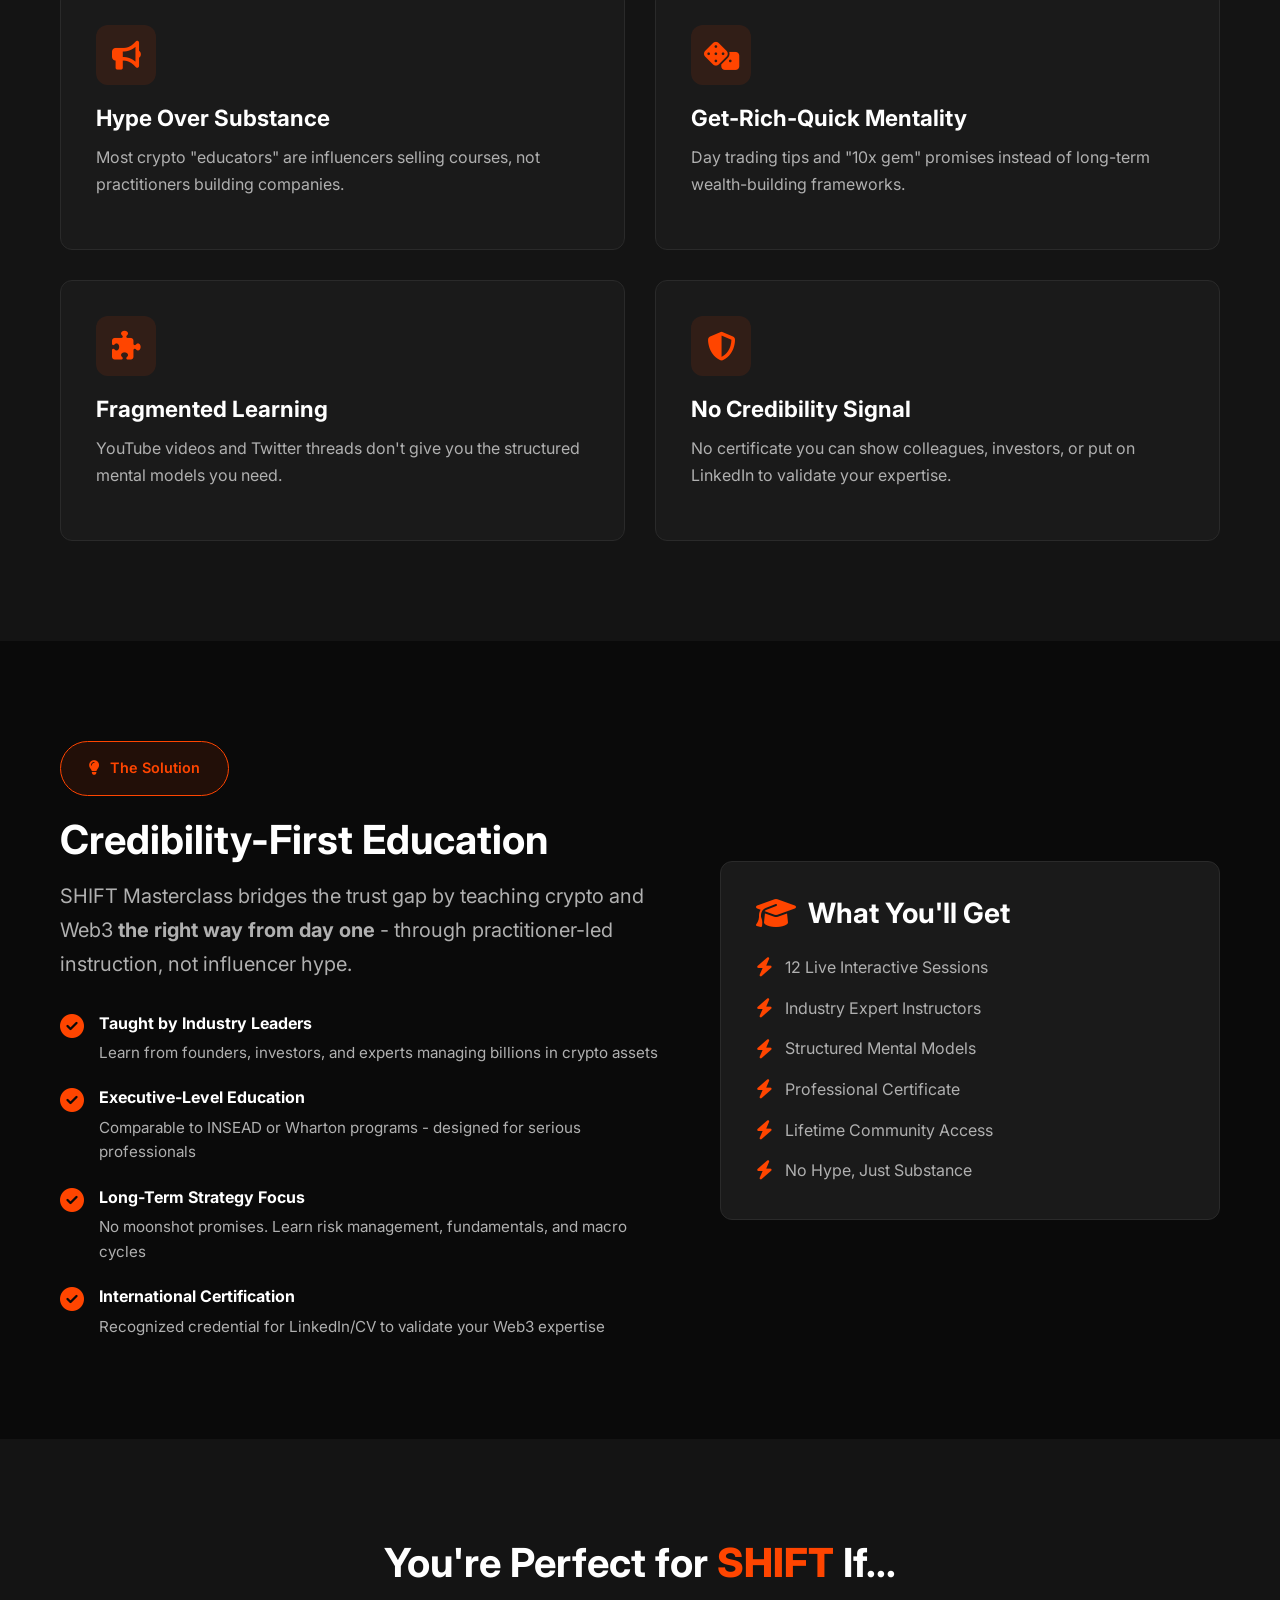
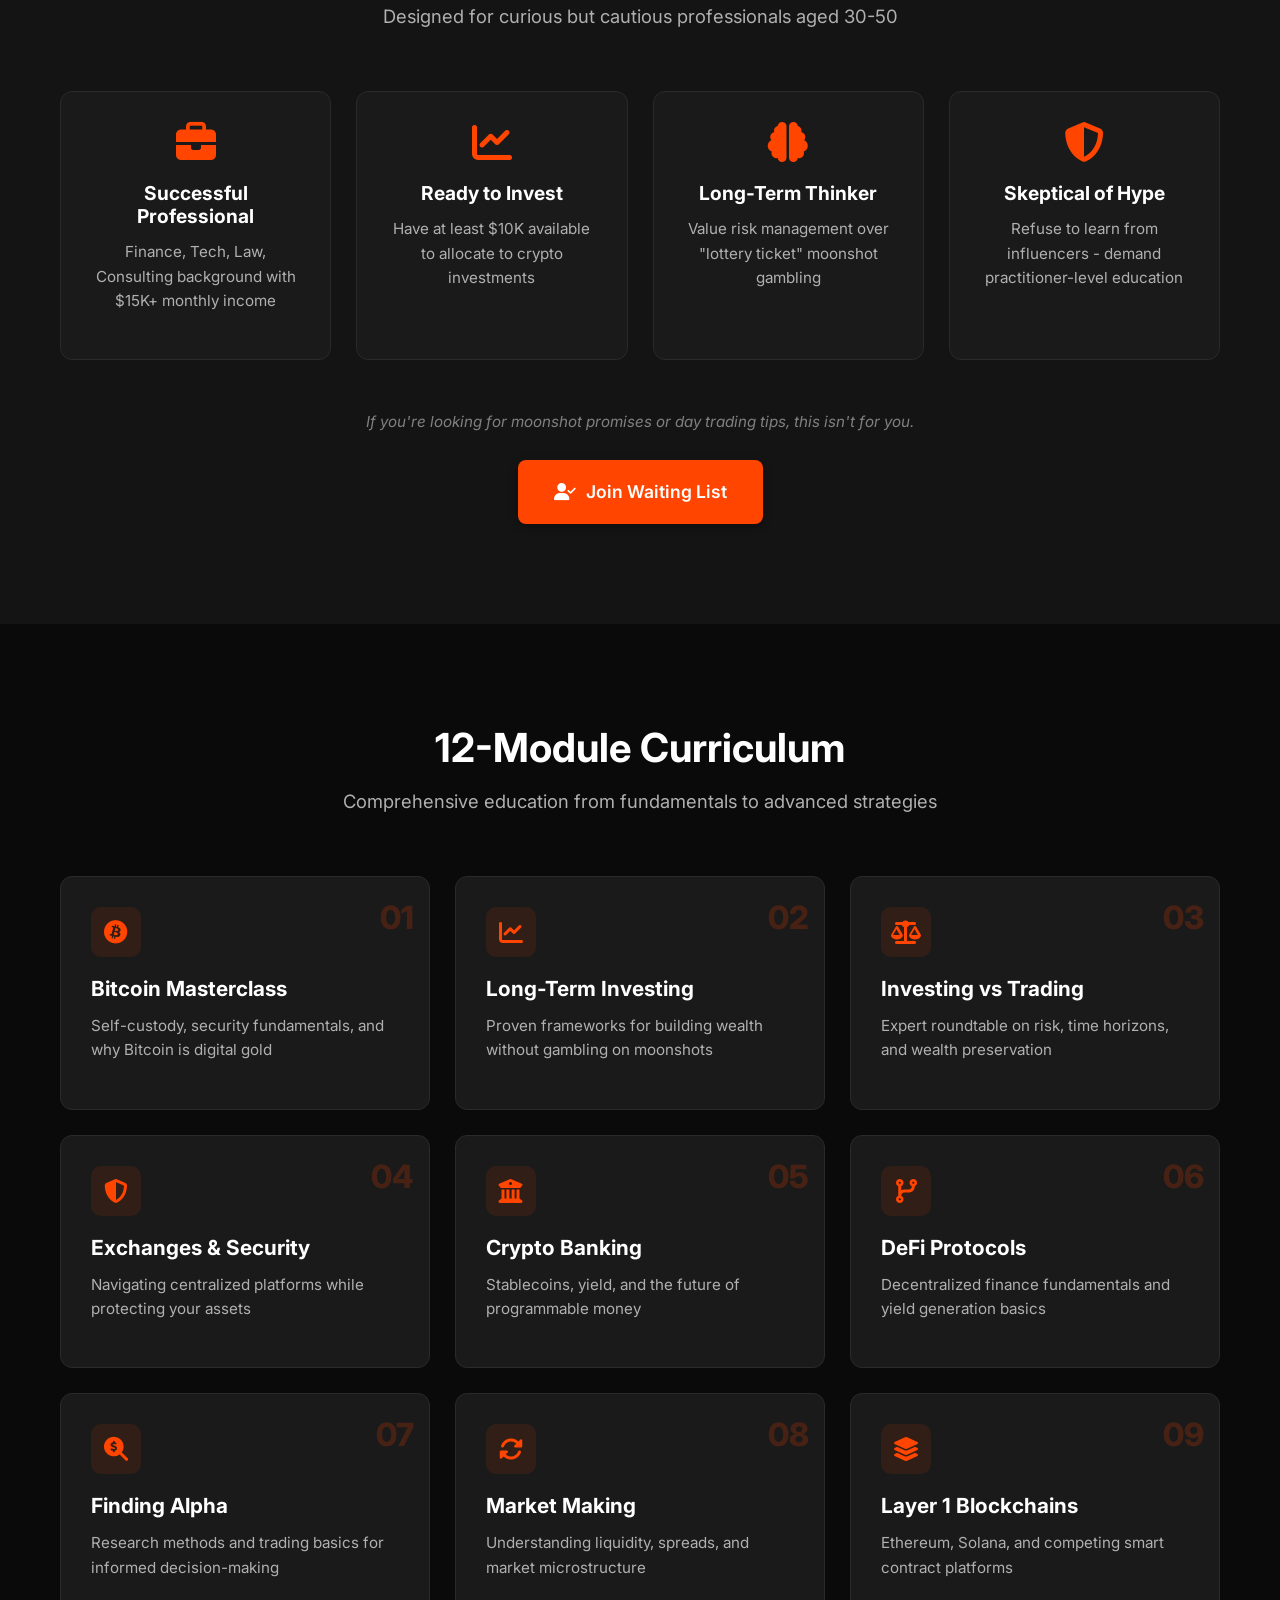
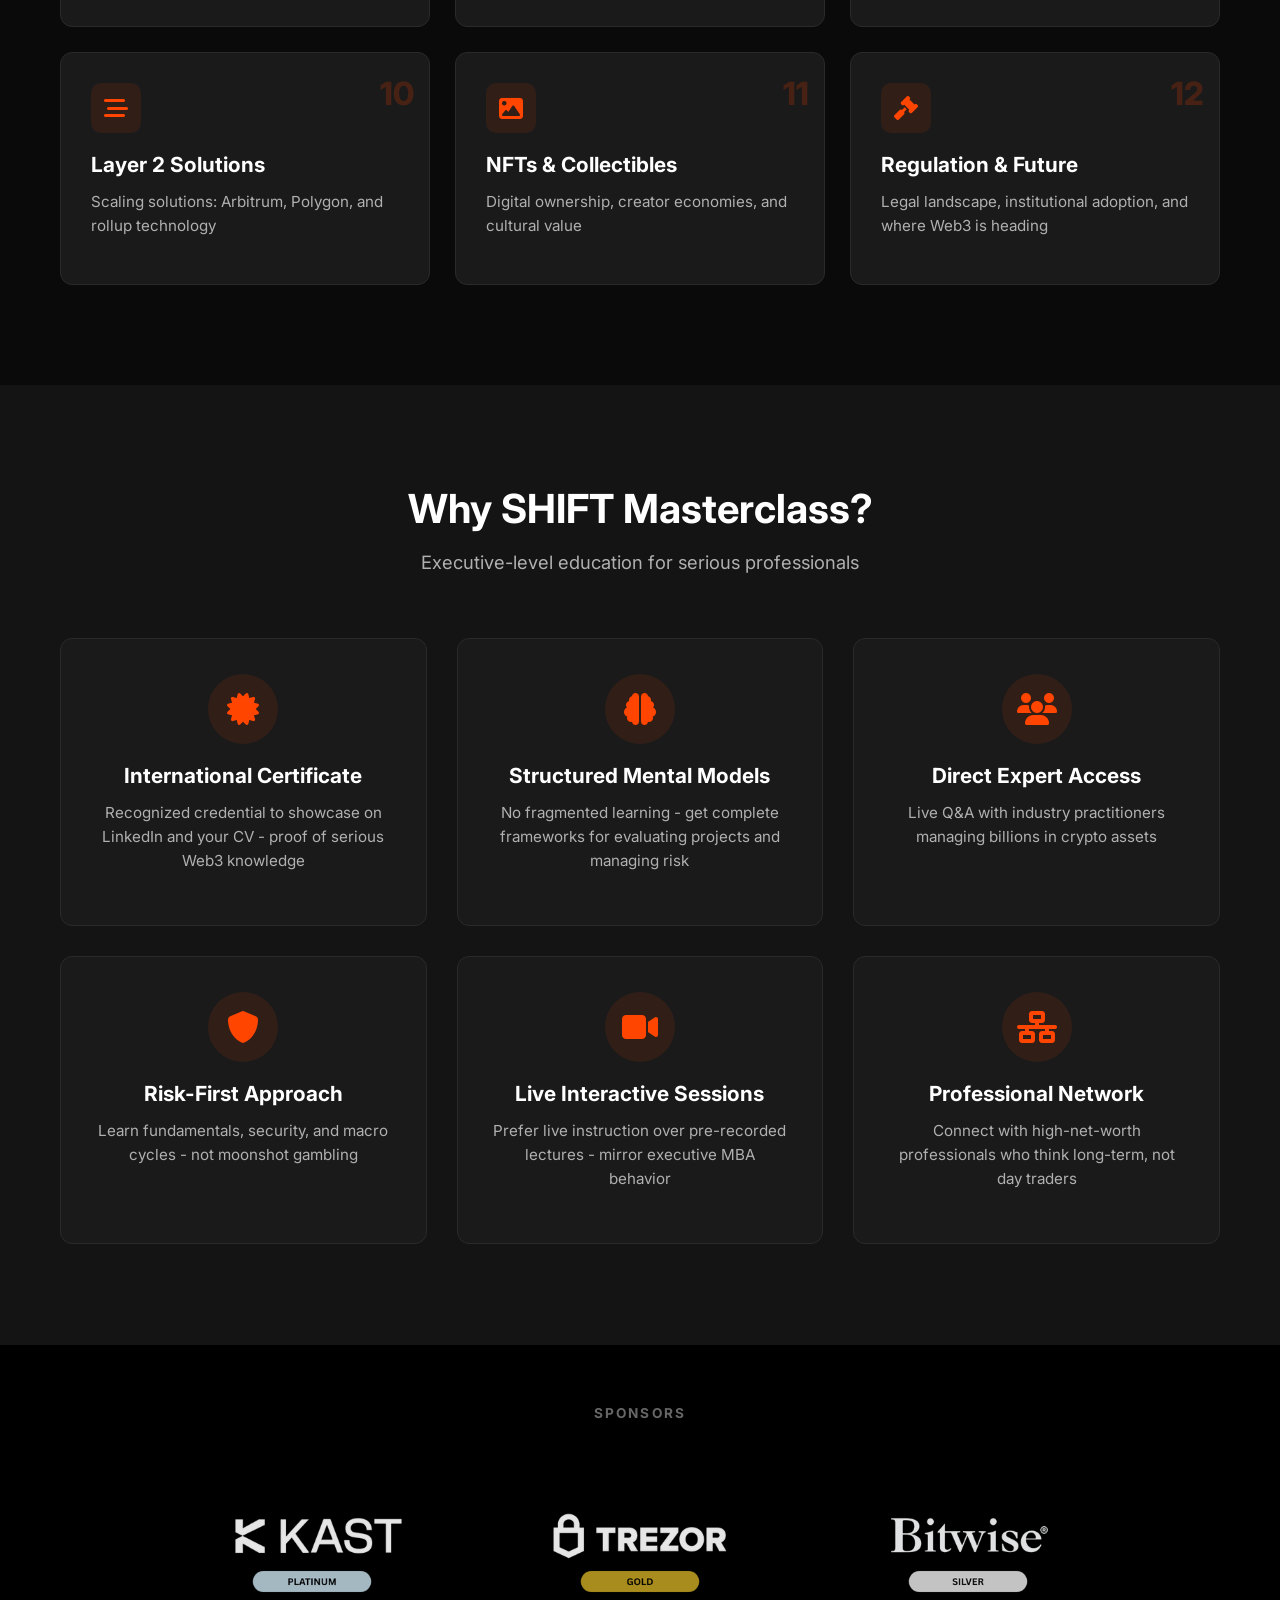
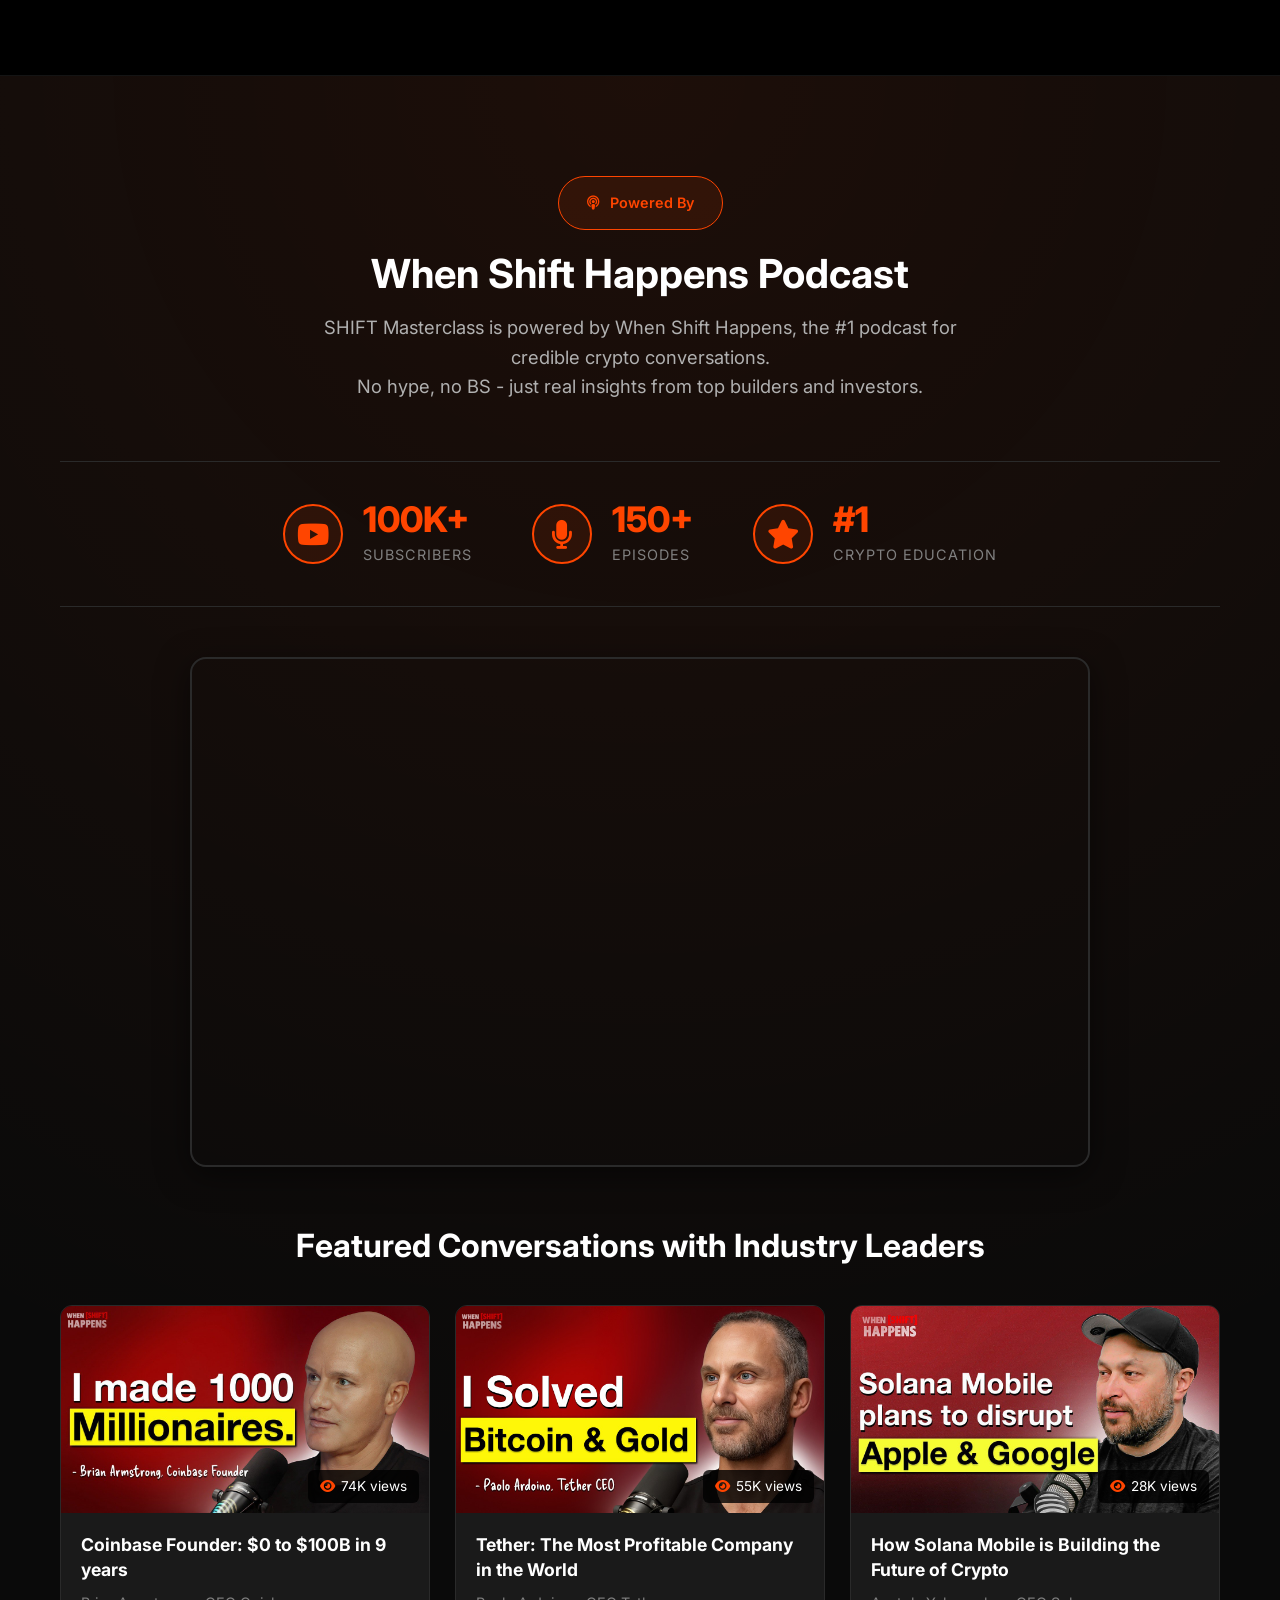
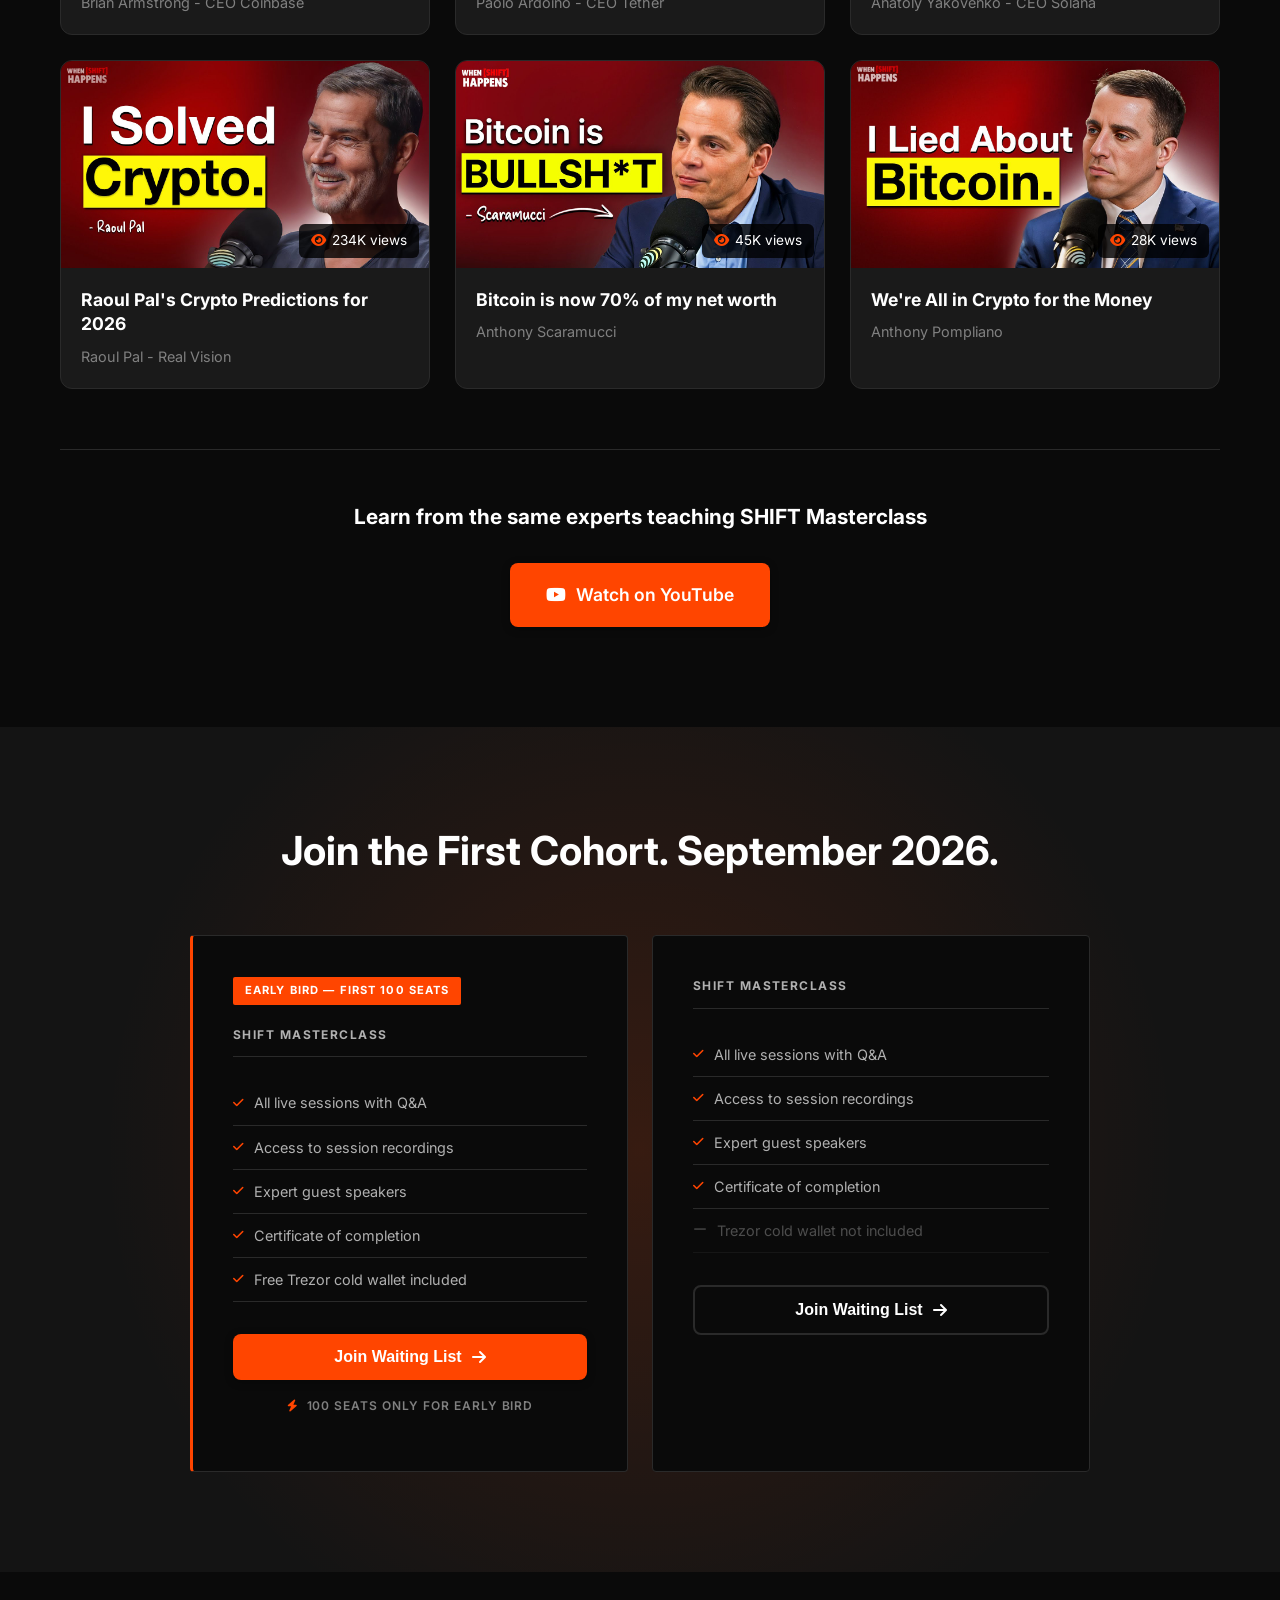
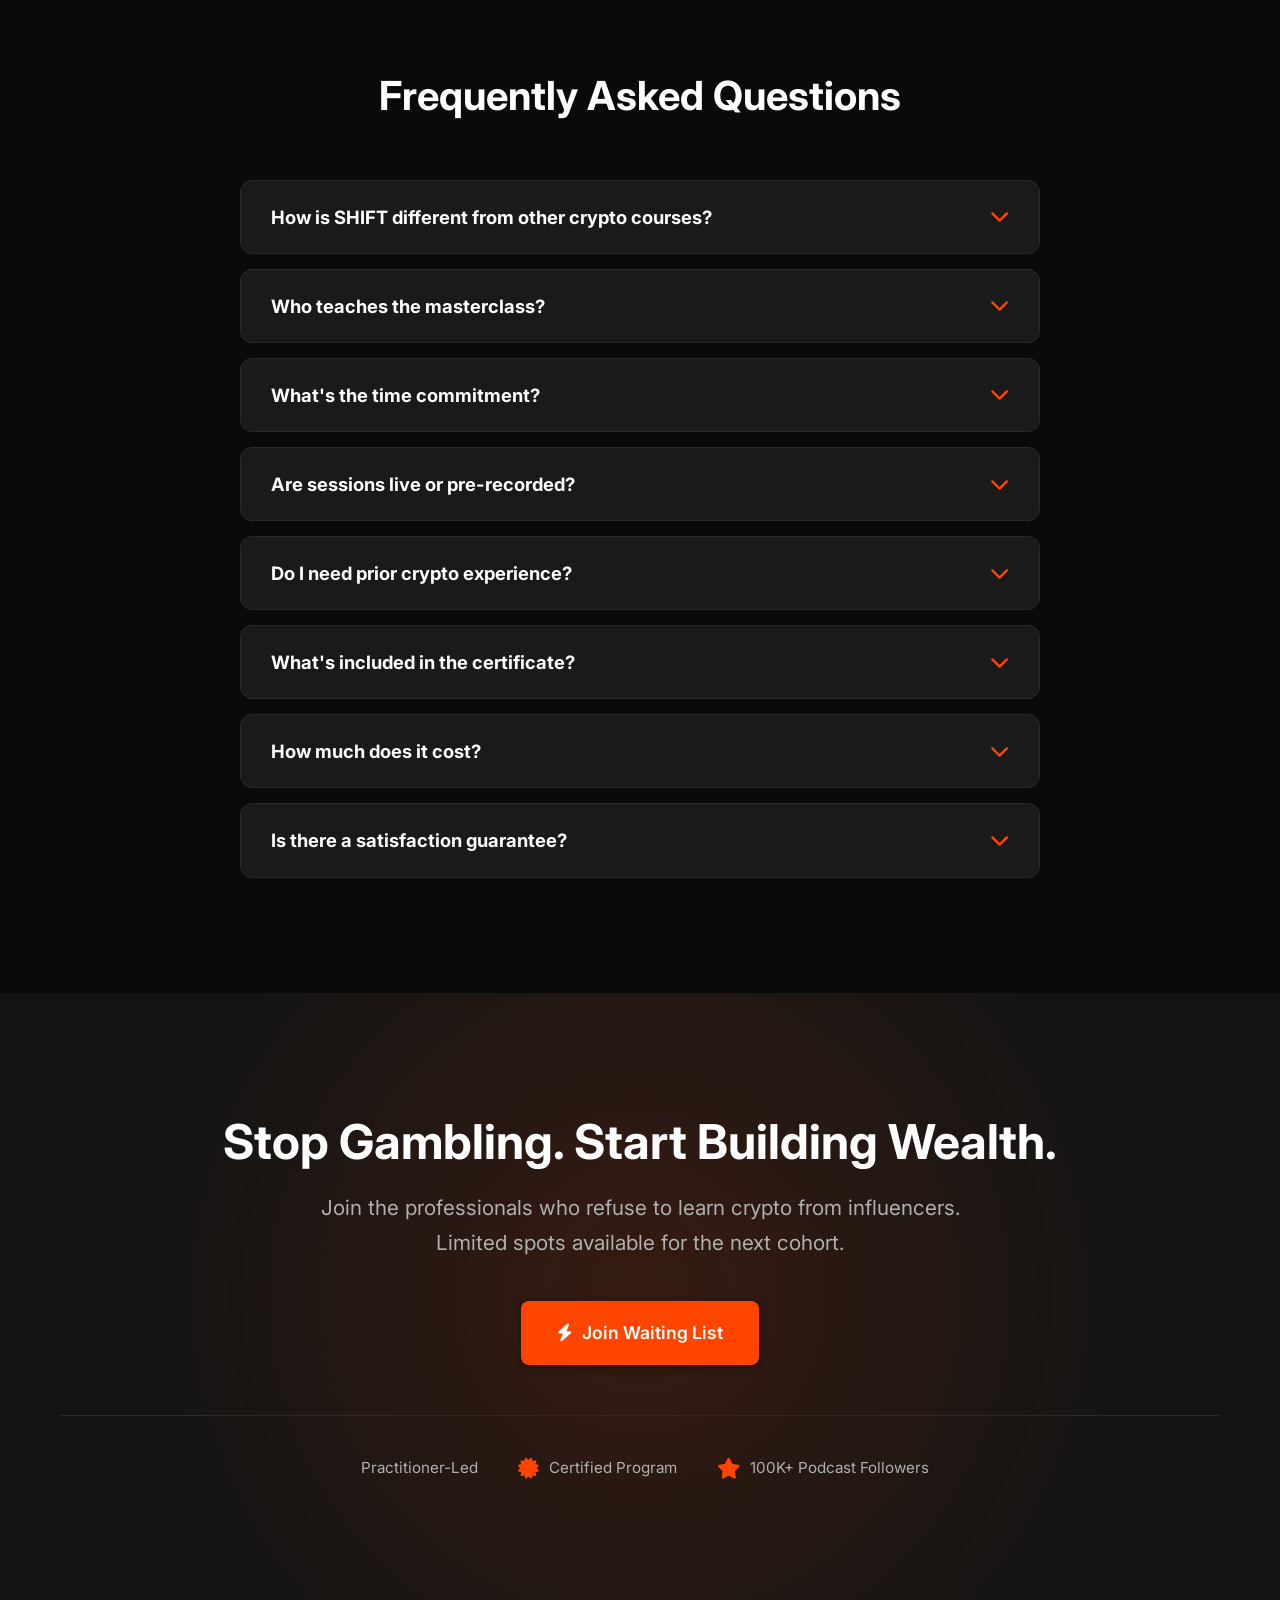
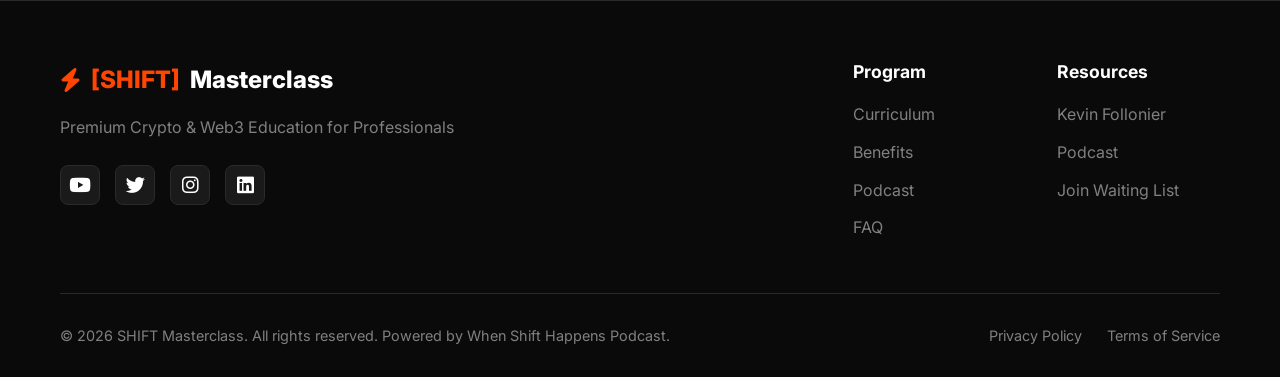
==== commit d4ffdbaa: "Add hero background and tweak guest layout Add a repeating shade background image (images/shade-bg.j" ====
--- a/index.html
+++ b/index.html
@@ -49,8 +49,8 @@
                 </h1>
                 <div class="hero-guests">
                     <img src="images/speakers-banner.jpg" alt="SHIFT Masterclass featured guests">
-                    <p class="speaker-disclaimer">Full speaker lineup to be announced. Guest faculty subject to change.</p>
-                </div>
+                </div>
+                <p class="speaker-disclaimer">Full speaker lineup to be announced. Guest faculty subject to change.</p>
                 <p class="hero-subtitle">
                     A 12-module crypto masterclass for professionals who refuse to gamble with their wealth. 
                     Learn from industry builders, not social media hype.
--- a/css/style.css
+++ b/css/style.css
@@ -308,13 +308,18 @@
 .hero-guests {
     margin: 20px calc(-50vw + 50%) 0;
     width: 100vw;
-    overflow: hidden;
+    text-align: center;
+    background-image: url('../images/shade-bg.jpg');
+    background-repeat: repeat-x;
+    background-position: center;
+    background-size: auto 100%;
 }
 
 .hero-guests img {
-    width: 100%;
+    max-width: 100%;
+    width: auto;
     height: auto;
-    display: block;
+    display: inline-block;
 }
 
 .speaker-disclaimer {
